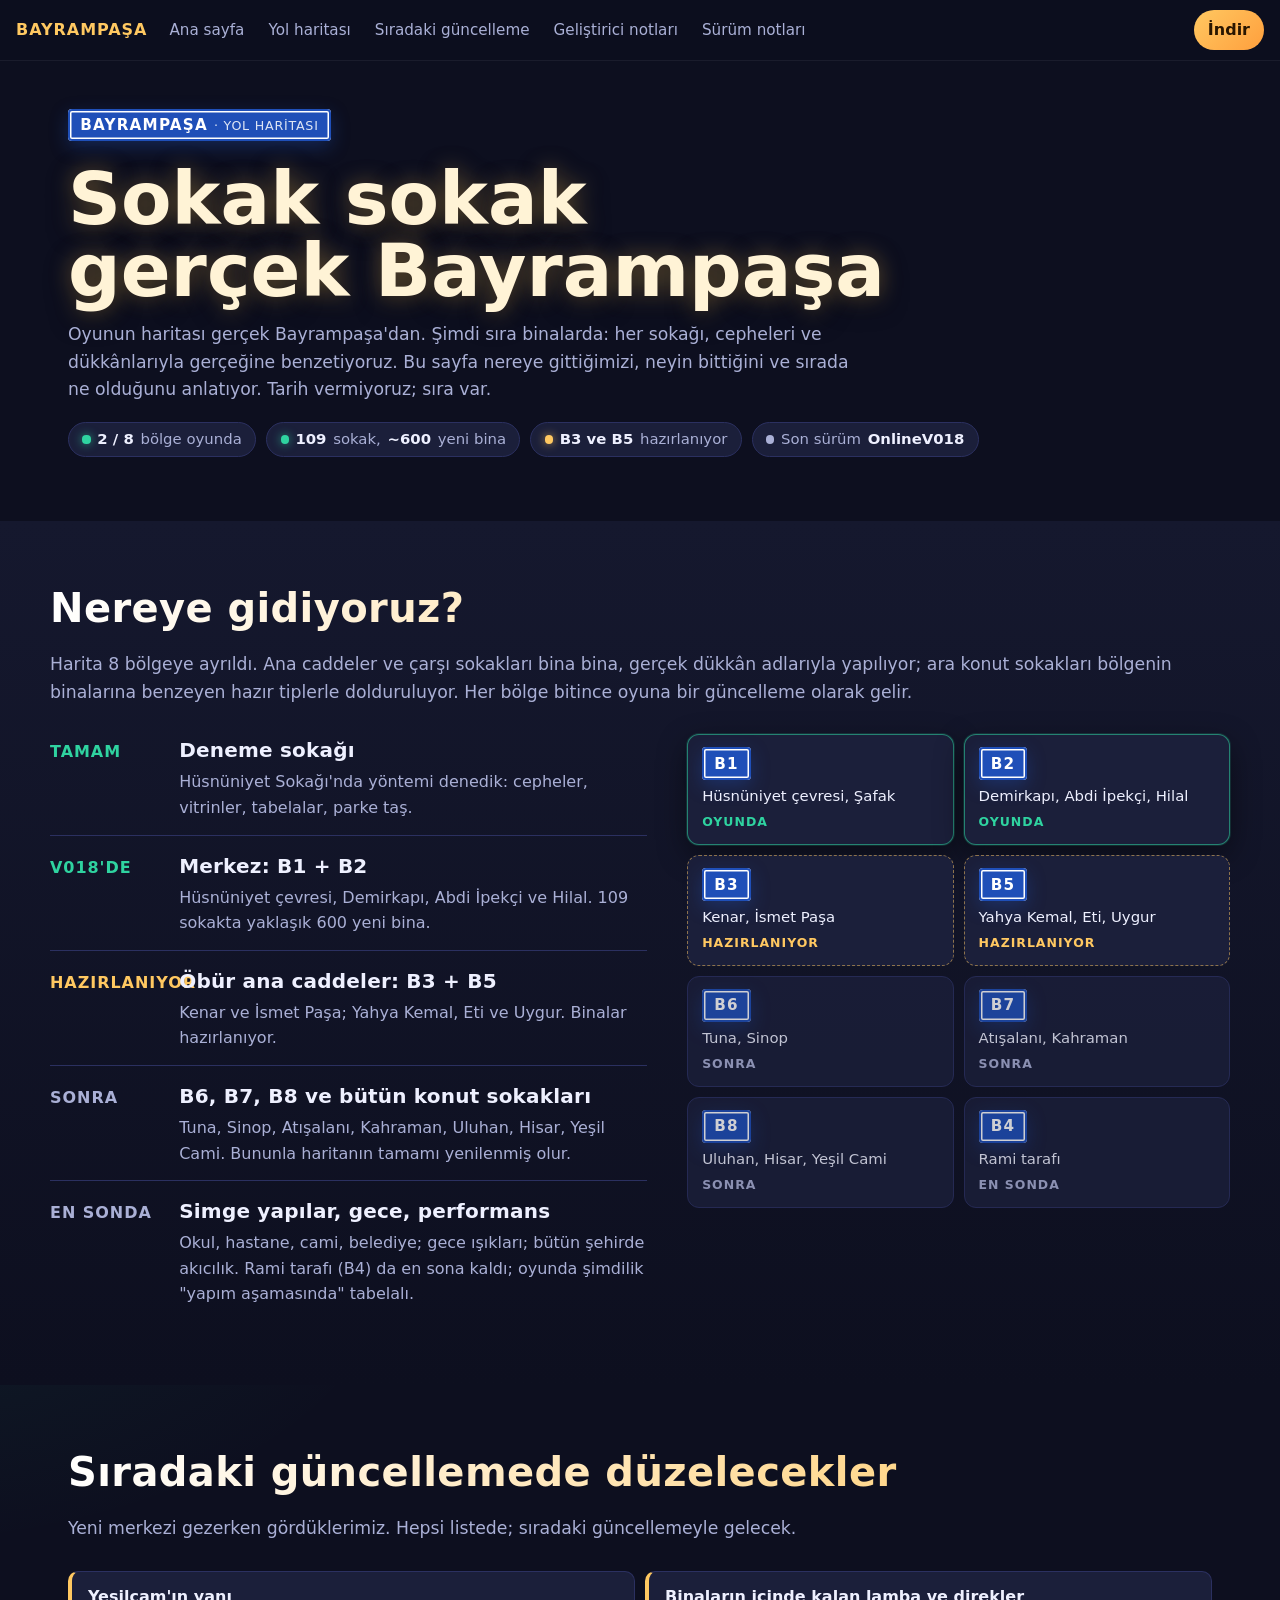
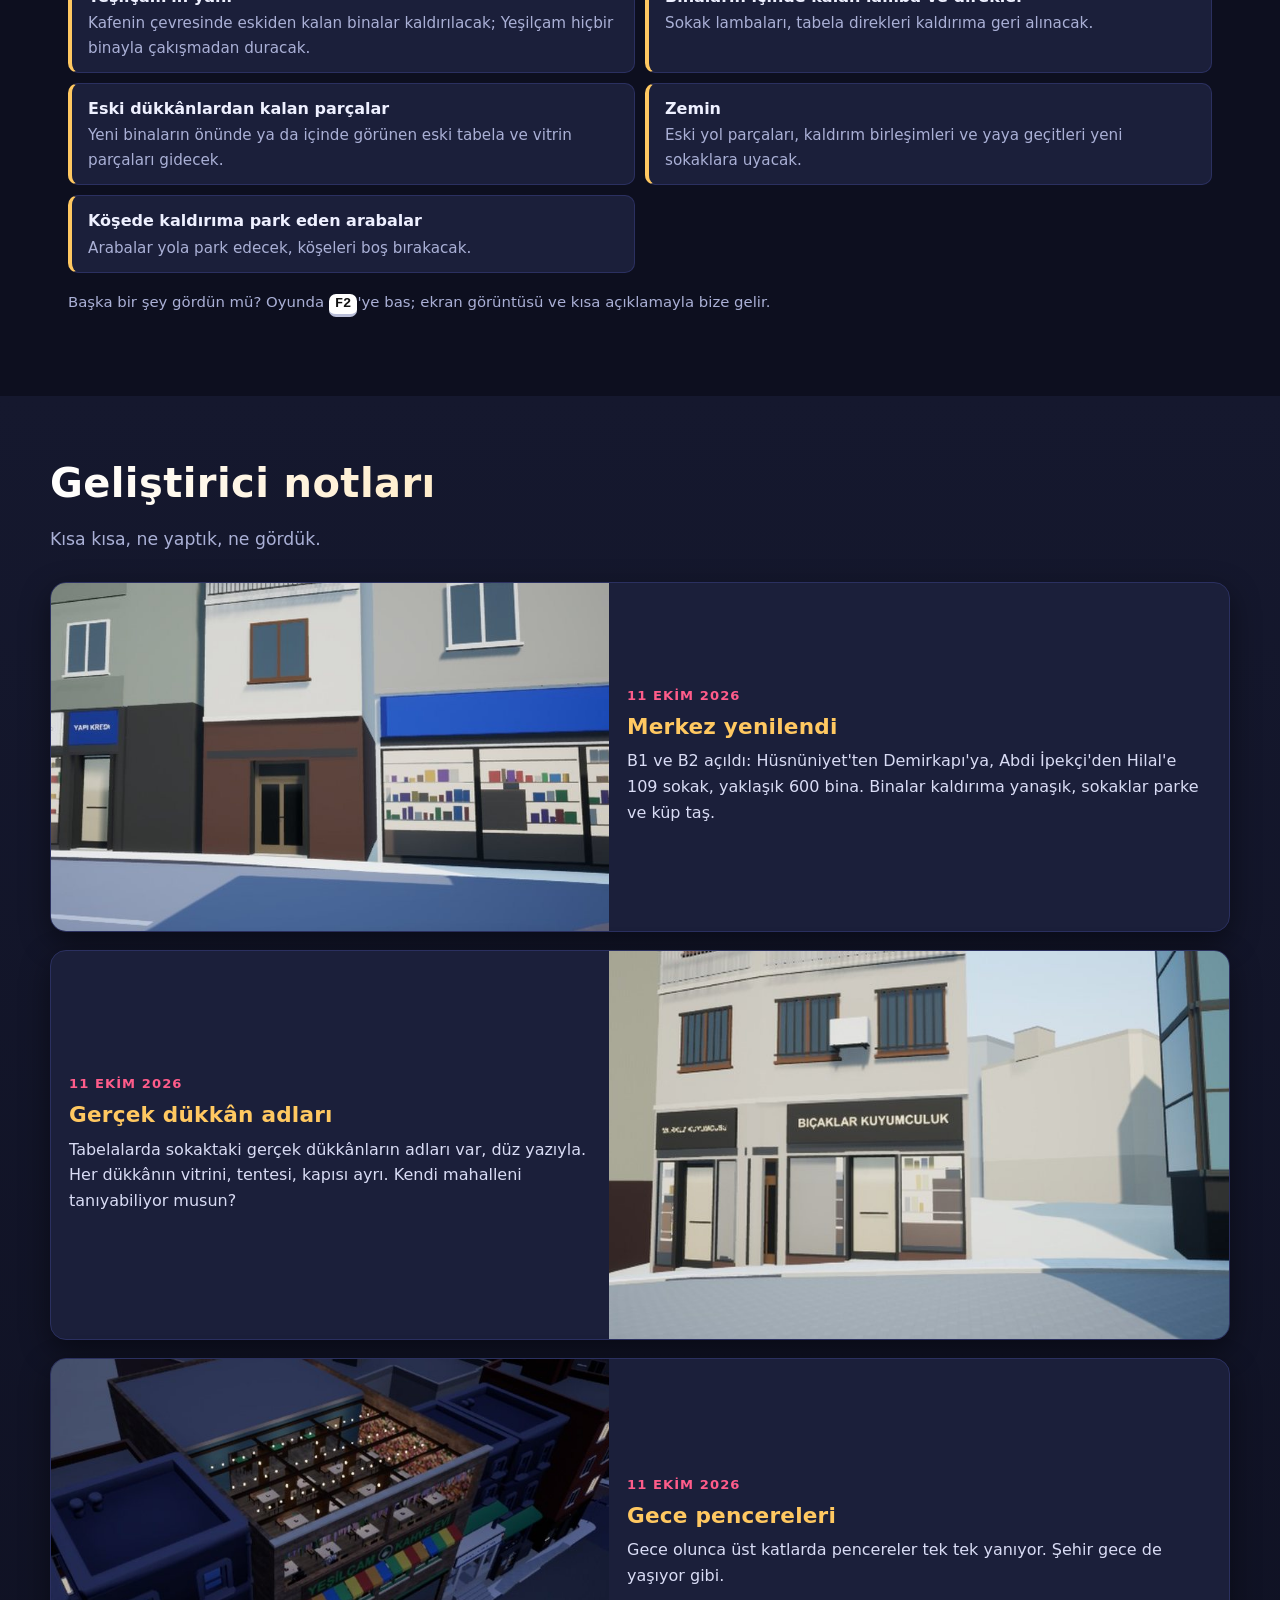
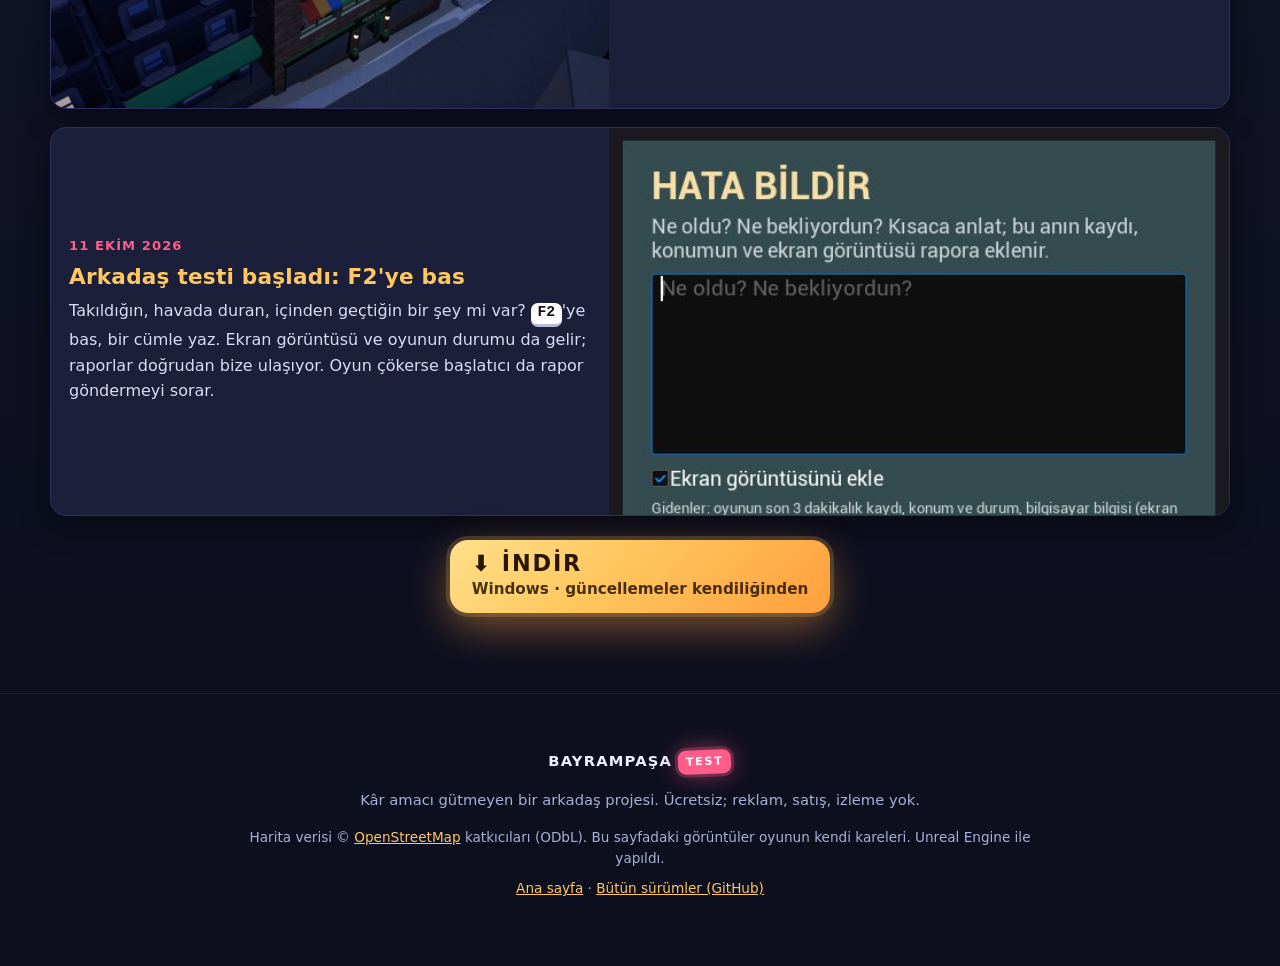
==== site/yol-haritasi.html @ 57a82057 "Site: 2026-10-11 20:05" ====
<!doctype html>
<html lang="tr">
<head>
<meta charset="utf-8">
<meta name="viewport" content="width=device-width, initial-scale=1, viewport-fit=cover">
<title>Yol haritası ve geliştirici notları — Bayrampaşa</title>
<meta name="description" content="Bayrampaşa'yı sokak sokak gerçeğe benzetme planı: 8 bölge, yapılanlar, sıradakiler ve kısa geliştirici notları.">
<meta name="theme-color" content="#0d0f1f">
<meta property="og:title" content="Bayrampaşa — yol haritası">
<meta property="og:description" content="Sokak sokak gerçek Bayrampaşa: yapılanlar, sıradakiler, geliştirici notları.">
<meta property="og:image" content="img/yol-cadde.jpg">
<meta property="og:type" content="website">
<link rel="icon" href="img/simge.svg" type="image/svg+xml">
<link rel="stylesheet" href="stil.css">
</head>
<body class="yh">

<header class="ust">
  <a class="logo" href="index.html">BAYRAMPAŞA</a>
  <nav class="menu" aria-label="Bölümler">
    <a href="index.html">Ana sayfa</a>
    <a href="#harita">Yol haritası</a>
    <a href="#siradaki">Sıradaki güncelleme</a>
    <a href="#notlar">Geliştirici notları</a>
    <a href="index.html#surumler">Sürüm notları</a>
  </nav>
  <a class="ust-indir" href="https://github.com/EddizEge/BayrampashaGame/releases/latest/download/Bayrampasa.exe">İndir</a>
</header>

<main>
<!-- ============================================================ GİRİŞ -->
<section class="bolum yh-giris" id="ust">
  <span class="tabela">Bayrampaşa <small>· yol haritası</small></span>
  <h1 class="yh-baslik">Sokak sokak<br>gerçek Bayrampaşa</h1>
  <p class="giris">Oyunun haritası gerçek Bayrampaşa'dan. Şimdi sıra binalarda: her sokağı, cepheleri ve dükkânlarıyla
    gerçeğine benzetiyoruz. Bu sayfa nereye gittiğimizi, neyin bittiğini ve sırada ne olduğunu anlatıyor.
    Tarih vermiyoruz; sıra var.</p>
  <ul class="yh-ozet" aria-label="Kısa durum">
    <li><span class="nokta tamam"></span><b>2 / 8</b> bölge oyunda</li>
    <li><span class="nokta tamam"></span><b>109</b> sokak, <b>~600</b> yeni bina</li>
    <li><span class="nokta suruyor"></span><b>B3 ve B5</b> hazırlanıyor</li>
    <li><span class="nokta"></span>Son sürüm <b>OnlineV018</b></li>
  </ul>
</section>

<!-- ============================================================ YOL HARİTASI -->
<section id="harita" class="bolum koyu">
  <h2>Nereye gidiyoruz?</h2>
  <p class="giris">Harita 8 bölgeye ayrıldı. Ana caddeler ve çarşı sokakları bina bina, gerçek dükkân adlarıyla yapılıyor;
    ara konut sokakları bölgenin binalarına benzeyen hazır tiplerle dolduruluyor. Her bölge bitince oyuna bir güncelleme olarak gelir.</p>

  <div class="yh-yol">
    <ol class="asamalar">
      <li>
        <span class="asama-durum tamam">Tamam</span>
        <div><h3>Deneme sokağı</h3><p>Hüsnüniyet Sokağı'nda yöntemi denedik: cepheler, vitrinler, tabelalar, parke taş.</p></div>
      </li>
      <li>
        <span class="asama-durum tamam">V018'de</span>
        <div><h3>Merkez: B1 + B2</h3><p>Hüsnüniyet çevresi, Demirkapı, Abdi İpekçi ve Hilal. 109 sokakta yaklaşık 600 yeni bina.</p></div>
      </li>
      <li>
        <span class="asama-durum suruyor">Hazırlanıyor</span>
        <div><h3>Öbür ana caddeler: B3 + B5</h3><p>Kenar ve İsmet Paşa; Yahya Kemal, Eti ve Uygur. Binalar hazırlanıyor.</p></div>
      </li>
      <li>
        <span class="asama-durum sonra">Sonra</span>
        <div><h3>B6, B7, B8 ve bütün konut sokakları</h3><p>Tuna, Sinop, Atışalanı, Kahraman, Uluhan, Hisar, Yeşil Cami. Bununla haritanın tamamı yenilenmiş olur.</p></div>
      </li>
      <li>
        <span class="asama-durum sonra">En sonda</span>
        <div><h3>Simge yapılar, gece, performans</h3><p>Okul, hastane, cami, belediye; gece ışıkları; bütün şehirde akıcılık.
          Rami tarafı (B4) da en sona kaldı; oyunda şimdilik "yapım aşamasında" tabelalı.</p></div>
      </li>
    </ol>

    <div class="bolgeler" aria-label="Bölgeler">
      <article class="bolge tamam"><span class="tabela">B1</span><p>Hüsnüniyet çevresi, Şafak</p><span class="etiket">Oyunda</span></article>
      <article class="bolge tamam"><span class="tabela">B2</span><p>Demirkapı, Abdi İpekçi, Hilal</p><span class="etiket">Oyunda</span></article>
      <article class="bolge suruyor"><span class="tabela">B3</span><p>Kenar, İsmet Paşa</p><span class="etiket">Hazırlanıyor</span></article>
      <article class="bolge suruyor"><span class="tabela">B5</span><p>Yahya Kemal, Eti, Uygur</p><span class="etiket">Hazırlanıyor</span></article>
      <article class="bolge"><span class="tabela">B6</span><p>Tuna, Sinop</p><span class="etiket">Sonra</span></article>
      <article class="bolge"><span class="tabela">B7</span><p>Atışalanı, Kahraman</p><span class="etiket">Sonra</span></article>
      <article class="bolge"><span class="tabela">B8</span><p>Uluhan, Hisar, Yeşil Cami</p><span class="etiket">Sonra</span></article>
      <article class="bolge"><span class="tabela">B4</span><p>Rami tarafı</p><span class="etiket">En sonda</span></article>
    </div>
  </div>
</section>

<!-- ============================================================ SIRADAKİ GÜNCELLEME -->
<section id="siradaki" class="bolum">
  <h2>Sıradaki güncellemede düzelecekler</h2>
  <p class="giris">Yeni merkezi gezerken gördüklerimiz. Hepsi listede; sıradaki güncellemeyle gelecek.</p>
  <ul class="duzeltmeler">
    <li><b>Yeşilçam'ın yanı</b><span>Kafenin çevresinde eskiden kalan binalar kaldırılacak; Yeşilçam hiçbir binayla çakışmadan duracak.</span></li>
    <li><b>Binaların içinde kalan lamba ve direkler</b><span>Sokak lambaları, tabela direkleri kaldırıma geri alınacak.</span></li>
    <li><b>Eski dükkânlardan kalan parçalar</b><span>Yeni binaların önünde ya da içinde görünen eski tabela ve vitrin parçaları gidecek.</span></li>
    <li><b>Zemin</b><span>Eski yol parçaları, kaldırım birleşimleri ve yaya geçitleri yeni sokaklara uyacak.</span></li>
    <li><b>Köşede kaldırıma park eden arabalar</b><span>Arabalar yola park edecek, köşeleri boş bırakacak.</span></li>
  </ul>
  <p class="ince">Başka bir şey gördün mü? Oyunda <kbd>F2</kbd>'ye bas; ekran görüntüsü ve kısa açıklamayla bize gelir.</p>
</section>

<!-- ============================================================ GELİŞTİRİCİ NOTLARI -->
<section id="notlar" class="bolum koyu">
  <h2>Geliştirici notları</h2>
  <p class="giris">Kısa kısa, ne yaptık, ne gördük.</p>
  <div class="gunluk">
    <article class="not">
      <img src="img/yol-cadde.jpg" alt="Abdi İpekçi Caddesi'nde yan yana dükkânlar ve apartmanlar" loading="lazy">
      <div class="not-ic">
        <time datetime="2026-10-11">11 Ekim 2026</time>
        <h3>Merkez yenilendi</h3>
        <p>B1 ve B2 açıldı: Hüsnüniyet'ten Demirkapı'ya, Abdi İpekçi'den Hilal'e 109 sokak, yaklaşık 600 bina. Binalar kaldırıma
          yanaşık, sokaklar parke ve küp taş.</p>
      </div>
    </article>
    <article class="not">
      <img src="img/yol-dukkan.jpg" alt="Demirkapı Caddesi'nde kuyumcu tabelalı bir apartman" loading="lazy">
      <div class="not-ic">
        <time datetime="2026-10-11">11 Ekim 2026</time>
        <h3>Gerçek dükkân adları</h3>
        <p>Tabelalarda sokaktaki gerçek dükkânların adları var, düz yazıyla. Her dükkânın vitrini, tentesi,
          kapısı ayrı. Kendi mahalleni tanıyabiliyor musun?</p>
      </div>
    </article>
    <article class="not">
      <img src="img/yol-gece.jpg" alt="Gece Yeşilçam kafenin terası, çevredeki binaların pencerelerinde ışık" loading="lazy">
      <div class="not-ic">
        <time datetime="2026-10-11">11 Ekim 2026</time>
        <h3>Gece pencereleri</h3>
        <p>Gece olunca üst katlarda pencereler tek tek yanıyor. Şehir gece de yaşıyor gibi.</p>
      </div>
    </article>
    <article class="not">
      <img src="img/f2.jpg" alt="Oyundaki F2 hata bildirme penceresi" loading="lazy">
      <div class="not-ic">
        <time datetime="2026-10-11">11 Ekim 2026</time>
        <h3>Arkadaş testi başladı: F2'ye bas</h3>
        <p>Takıldığın, havada duran, içinden geçtiğin bir şey mi var? <kbd>F2</kbd>'ye bas, bir cümle yaz. Ekran görüntüsü ve
          oyunun durumu da gelir; raporlar doğrudan bize ulaşıyor. Oyun çökerse başlatıcı da rapor göndermeyi sorar.</p>
      </div>
    </article>
  </div>
  <p class="ortali"><a class="indir-dugme kucuk" href="https://github.com/EddizEge/BayrampashaGame/releases/latest/download/Bayrampasa.exe">
    <span class="indir-ust">İNDİR</span><span class="indir-alt">Windows · güncellemeler kendiliğinden</span></a></p>
</section>
</main>

<footer class="alt">
  <p class="alt-baslik">BAYRAMPAŞA <span class="rozet-test kucuk">TEST</span></p>
  <p>Kâr amacı gütmeyen bir arkadaş projesi. Ücretsiz; reklam, satış, izleme yok.</p>
  <p class="atif">Harita verisi © <a href="https://www.openstreetmap.org/copyright">OpenStreetMap</a> katkıcıları (ODbL).
    Bu sayfadaki görüntüler oyunun kendi kareleri. Unreal Engine ile yapıldı.</p>
  <p class="atif"><a href="index.html">Ana sayfa</a> · <a href="https://github.com/EddizEge/BayrampashaGame/releases">Bütün sürümler (GitHub)</a></p>
</footer>
</body>
</html>
---- site/stil.css ----
/* Bayrampaşa sitesi: gece mahalle havası (lacivert gece, Yeşilçam'ın sıcak ışığı, saha yeşili, neon pembe).
   Dış yazı tipi yok: sistem yazı tipleri. Telefona öncelikli; geniş ekranda sütunlar açılır. */
:root {
  --gece: #0d0f1f;
  --gece2: #15182e;
  --kart: #1b1f3a;
  --cizgi: #2b3060;
  --yazi: #eef0ff;
  --soluk: #aab0d6;
  --amber: #ffc861;
  --amber2: #ff9f3d;
  --saha: #2fd3a0;
  --pembe: #ff5c8a;
  --golge: 0 10px 30px rgba(0, 0, 0, .45);
  --yaricap: 16px;
  --yazitipi: "Segoe UI", system-ui, -apple-system, Roboto, "Helvetica Neue", Arial, sans-serif;
}
* { box-sizing: border-box; }
html { scroll-behavior: smooth; scroll-padding-top: 64px; -webkit-text-size-adjust: 100%; }
body {
  margin: 0; background: var(--gece); color: var(--yazi); font: 16px/1.6 var(--yazitipi);
  background-image: radial-gradient(1200px 600px at 80% -10%, rgba(255, 92, 138, .10), transparent 60%),
                    radial-gradient(900px 500px at -10% 30%, rgba(47, 211, 160, .07), transparent 60%);
}
img { max-width: 100%; display: block; }
html, body { overflow-x: hidden; }
main, section, figure { min-width: 0; }
a { color: var(--amber); }
code, kbd { font-family: Consolas, "Cascadia Mono", ui-monospace, monospace; font-size: .92em; }
code { background: rgba(255, 255, 255, .08); padding: .1em .35em; border-radius: 6px; overflow-wrap: anywhere; }
kbd {
  display: inline-block; min-width: 1.8em; text-align: center; padding: .05em .45em; border-radius: 7px;
  background: #fff; color: #111; border-bottom: 3px solid #b9bed8; font-weight: 700; line-height: 1.35;
}

/* ---------------------------------------------------------------- üst çubuk */
.ust {
  position: sticky; top: 0; z-index: 20; display: flex; align-items: center; gap: 12px;
  padding: 10px 16px; background: rgba(13, 15, 31, .82); backdrop-filter: blur(10px); -webkit-backdrop-filter: blur(10px);
  border-bottom: 1px solid rgba(255, 255, 255, .06);
}
.logo { flex-shrink: 0; font-weight: 900; letter-spacing: .06em; color: var(--amber); text-decoration: none; white-space: nowrap; }
.menu { display: flex; gap: 4px; overflow-x: auto; min-width: 0; scrollbar-width: none; flex: 1; mask-image: linear-gradient(90deg, #000 85%, transparent); }
.menu::-webkit-scrollbar { display: none; }
.menu a { color: var(--soluk); text-decoration: none; padding: 6px 10px; border-radius: 999px; white-space: nowrap; font-size: .95rem; }
.menu a:hover { color: var(--yazi); background: rgba(255, 255, 255, .07); }
.ust-indir {
  flex-shrink: 0;
  background: linear-gradient(135deg, var(--amber), var(--amber2)); color: #2a1600; font-weight: 800; text-decoration: none;
  padding: 7px 14px; border-radius: 999px; white-space: nowrap;
}

/* ---------------------------------------------------------------- kahraman */
.kahraman { position: relative; min-height: min(92vh, 860px); display: grid; align-items: end; overflow: hidden; }
.kahraman-gorsel { position: absolute; inset: 0; width: 100%; height: 100%; object-fit: cover; object-position: 60% 40%; }
.kahraman::after {
  content: ""; position: absolute; inset: 0;
  background: linear-gradient(180deg, rgba(13, 15, 31, .25) 0%, rgba(13, 15, 31, .35) 40%, rgba(13, 15, 31, .92) 82%, var(--gece) 100%),
              linear-gradient(90deg, rgba(13, 15, 31, .65), transparent 70%);
}
.kahraman-ic { position: relative; z-index: 1; padding: 24px 18px 40px; max-width: 760px; }
.kahraman h1 {
  margin: .2em 0 .1em; font-size: clamp(2.6rem, 11vw, 6rem); line-height: .95; font-weight: 900; letter-spacing: .02em;
  text-shadow: 0 0 22px rgba(255, 200, 97, .55), 0 4px 0 #7a3d00, 0 10px 30px rgba(0, 0, 0, .6); color: #fff3d6;
}
.slogan { font-size: clamp(1.05rem, 3.6vw, 1.35rem); color: #e6e8ff; max-width: 34em; margin: .4em 0 1.1em; }
.kahraman-not { color: var(--soluk); font-size: .95rem; margin: .5em 0 0; max-width: 36em; }
.test-not { color: #ffd2de; }

.rozet-test {
  display: inline-block; font-weight: 900; letter-spacing: .14em; font-size: .85rem; color: #fff;
  padding: 6px 12px; border-radius: 8px; background: var(--pembe); transform: rotate(-2deg);
  box-shadow: 0 0 0 3px rgba(255, 92, 138, .25), 0 0 24px rgba(255, 92, 138, .55);
  animation: nabiz 2.4s ease-in-out infinite;
}
.rozet-test.kucuk { font-size: .7rem; padding: 3px 8px; animation: none; vertical-align: middle; }
@keyframes nabiz { 50% { box-shadow: 0 0 0 6px rgba(255, 92, 138, .12), 0 0 34px rgba(255, 92, 138, .75); } }

.indir-dugme {
  display: inline-flex; flex-direction: column; align-items: flex-start; gap: 2px; text-decoration: none; color: #2a1600;
  background: linear-gradient(135deg, #ffe08a, var(--amber) 40%, var(--amber2)); padding: 16px 30px 14px; border-radius: 18px;
  box-shadow: 0 0 0 4px rgba(255, 200, 97, .18), 0 14px 40px rgba(255, 159, 61, .45); transition: transform .15s, box-shadow .15s;
}
.indir-dugme:hover { transform: translateY(-2px); box-shadow: 0 0 0 6px rgba(255, 200, 97, .25), 0 18px 50px rgba(255, 159, 61, .6); }
.indir-ust { font-size: clamp(1.6rem, 7vw, 2.2rem); font-weight: 900; letter-spacing: .08em; line-height: 1; }
.indir-ust::before { content: "⬇ "; }
.indir-alt { font-weight: 600; font-size: .95rem; opacity: .85; }
.indir-dugme.kucuk { padding: 12px 22px; }
.indir-dugme.kucuk .indir-ust { font-size: 1.4rem; }

/* ---------------------------------------------------------------- bölümler */
.bolum { padding: 64px 18px; max-width: 1180px; margin: 0 auto; }
.bolum.koyu { max-width: none; background: linear-gradient(180deg, var(--gece2), var(--gece)); }
.bolum.koyu > * { max-width: 1180px; margin-left: auto; margin-right: auto; }
h2 {
  font-size: clamp(1.7rem, 6vw, 2.5rem); margin: 0 0 .5em; line-height: 1.15; font-weight: 900;
  background: linear-gradient(90deg, #fff, var(--amber)); -webkit-background-clip: text; background-clip: text; color: transparent;
}
h3 { margin: .2em 0 .35em; font-size: 1.2rem; }
.giris { color: var(--soluk); font-size: 1.08rem; max-width: 46em; margin: 0 0 28px; }
.ince { color: var(--soluk); font-size: .93rem; }
.ortali { text-align: center; margin-top: 24px; }
.turuncu { color: #ff9a3c; font-weight: 700; }

/* özellik kartları */
.kartlar { display: grid; gap: 18px; grid-template-columns: 1fr; }
.kart { background: var(--kart); border: 1px solid var(--cizgi); border-radius: var(--yaricap); overflow: hidden; box-shadow: var(--golge); }
.kart img { aspect-ratio: 16 / 9; width: 100%; object-fit: cover; }
.kart img.kart-menu { object-position: 0 70%; background: #2c4650; }
.kart h3, .kart p { padding: 0 16px; }
.kart h3 { margin-top: 14px; color: var(--amber); }
.kart p { color: var(--soluk); margin: 0 0 16px; }

/* galeri */
.galeri { display: grid; gap: 10px; grid-template-columns: repeat(2, 1fr); }
.galeri a { border-radius: 12px; overflow: hidden; display: block; outline-offset: 3px; }
.galeri img { aspect-ratio: 16 / 10; width: 100%; object-fit: cover; transition: transform .35s; }
.galeri a:hover img { transform: scale(1.05); }
.galeri a:first-child { grid-column: 1 / -1; }

/* kurulum adımları */
.adimlar { list-style: none; padding: 0; margin: 0; counter-reset: adim; display: grid; gap: 18px; }
.adim {
  counter-increment: adim; position: relative; background: var(--kart); border: 1px solid var(--cizgi); border-radius: var(--yaricap);
  padding: 18px 18px 18px 64px; display: grid; gap: 14px; align-items: center;
}
.adim::before {
  content: counter(adim); position: absolute; left: 16px; top: 18px; width: 34px; height: 34px; border-radius: 50%;
  display: grid; place-items: center; font-weight: 900; color: #2a1600; background: linear-gradient(135deg, var(--amber), var(--amber2));
}
.adim p { margin: .3em 0; color: #d9dcf5; }
.adim-gorsel { margin: 0; }
.adim-gorsel.pencere img { width: 100%; max-width: 640px; height: auto; border-radius: 10px; box-shadow: var(--golge); border: 1px solid #3a3f6e; background: var(--gece); }
.yol { display: flex; flex-wrap: wrap; align-items: center; gap: 6px; }
.yol span { background: #1f6fd1; color: #fff; padding: 4px 10px; border-radius: 6px; font-size: .95rem; }
.yol span:first-child { background: #0c3a7a; }
.yol i { font-style: normal; color: var(--amber); font-weight: 900; }

/* arkadaşlarla */
.iki-sutun { display: grid; gap: 22px; }
.sutun { background: var(--kart); border: 1px solid var(--cizgi); border-radius: var(--yaricap); padding: 18px; margin: 0; }
.sutun figure { margin: 14px 0 0; }
.sutun img { border-radius: 10px; width: 100%; }
.sutun > figure > img, figure.sutun > img { max-width: 440px; margin: 0 auto; }
.kucuk-adim { padding-left: 1.2em; margin: .2em 0; color: #d9dcf5; }
.kucuk-adim li { margin: .3em 0; }
.ikili-gorsel { display: grid; grid-template-columns: 1fr 1fr; gap: 10px; }
.ikili-gorsel figure { margin: 14px 0 0; }

/* güncelleme */
.uclu { display: grid; gap: 16px; }
.bilgi { background: var(--kart); border: 1px solid var(--cizgi); border-radius: var(--yaricap); padding: 18px; position: relative; }
.bilgi p { color: var(--soluk); margin: 0; }
.bilgi-sayi { font-size: 2.6rem; font-weight: 900; line-height: 1; color: var(--saha); text-shadow: 0 0 18px rgba(47, 211, 160, .5); }

/* sürüm notları */
.surum-listesi { display: grid; gap: 12px; }
.surum { background: var(--kart); border: 1px solid var(--cizgi); border-left: 4px solid var(--saha); border-radius: 12px; padding: 14px 16px; }
.surum:first-child { border-left-color: var(--amber); }
.surum-bas { display: flex; flex-wrap: wrap; gap: 8px 14px; align-items: baseline; }
.surum-ad { font-weight: 900; font-size: 1.15rem; }
.surum-tarih { color: var(--soluk); font-size: .9rem; }
.surum-son { font-size: .72rem; font-weight: 800; color: #2a1600; background: var(--amber); padding: 2px 8px; border-radius: 999px; }
.surum p { margin: .4em 0 0; color: #d9dcf5; white-space: pre-line; }
.surum-baslik { margin: .35em 0 .2em; font-size: 1rem; }
.surum-maddeler { margin: 0; padding-left: 1.2em; color: #d9dcf5; }
.surum-maddeler li { margin: .15em 0; }
.surum-maddeler li::marker { color: var(--amber); }

/* tablo */
.tablo-kap { overflow-x: auto; }
.tablo { width: 100%; border-collapse: collapse; background: var(--kart); border-radius: var(--yaricap); overflow: hidden; }
.tablo th, .tablo td { padding: 12px 14px; text-align: left; vertical-align: top; border-bottom: 1px solid var(--cizgi); }
.tablo th { color: var(--amber); white-space: nowrap; width: 1%; }
.tablo td { color: #d9dcf5; }
.tablo tr:last-child th, .tablo tr:last-child td { border-bottom: 0; }

/* sss */
.sss { display: grid; gap: 10px; }
.sss details { background: var(--kart); border: 1px solid var(--cizgi); border-radius: 12px; padding: 0 16px; }
.sss summary { cursor: pointer; padding: 14px 0; font-weight: 700; list-style: none; position: relative; padding-right: 28px; }
.sss summary::-webkit-details-marker { display: none; }
.sss summary::after { content: "+"; position: absolute; right: 0; top: 10px; font-size: 1.4rem; color: var(--amber); }
.sss details[open] summary::after { content: "–"; }
.sss details p { margin: 0 0 14px; color: var(--soluk); }

/* alt bilgi */
.alt { padding: 40px 18px 60px; text-align: center; color: var(--soluk); border-top: 1px solid rgba(255, 255, 255, .06); font-size: .92rem; }
.alt-baslik { font-weight: 900; letter-spacing: .08em; color: var(--yazi); }
.atif { max-width: 60em; margin: .6em auto; font-size: .85rem; }

/* büyütme */
.buyut { border: 0; padding: 0; background: transparent; max-width: 96vw; max-height: 92vh; }
.buyut::backdrop { background: rgba(5, 6, 15, .9); }
.buyut img { max-width: 96vw; max-height: 88vh; border-radius: 10px; }
.buyut button {
  position: fixed; border: 0; background: rgba(255, 255, 255, .12); color: #fff; font-size: 2rem; width: 48px; height: 48px;
  border-radius: 50%; cursor: pointer; line-height: 1;
}
.buyut-kapat { top: 14px; right: 14px; }
.buyut-ok.sol { left: 10px; top: 50%; }
.buyut-ok.sag { right: 10px; top: 50%; }

/* ---------------------------------------------------------------- geniş ekran */
@media (max-width: 420px) {
  .logo { font-size: .9rem; }
  .menu a { padding: 6px 8px; font-size: .9rem; }
  .indir-dugme { width: 100%; }
}
@media (min-width: 720px) {
  .kartlar { grid-template-columns: repeat(2, 1fr); }
  .galeri { grid-template-columns: repeat(3, 1fr); }
  .galeri a:first-child { grid-column: span 2; grid-row: span 2; }
  .galeri a:first-child img { height: 100%; aspect-ratio: auto; }
  .adim { grid-template-columns: 1.1fr 1fr; padding-left: 72px; }
  .adim-yazi:only-child { grid-column: 1 / -1; }
  .iki-sutun { grid-template-columns: 1fr 1fr; }
  .uclu { grid-template-columns: repeat(3, 1fr); }
  .kahraman-ic { padding: 40px 48px 64px; }
}
@media (min-width: 1040px) {
  .kartlar { grid-template-columns: repeat(3, 1fr); }
}
@media (prefers-reduced-motion: reduce) {
  html { scroll-behavior: auto; }
  .rozet-test { animation: none; }
  .galeri img, .indir-dugme { transition: none; }
}

/* ---------------------------------------------------------------- yol haritası sayfası (yol-haritasi.html)
   Mavi sokak tabelası, dar başlık yazısı, durum renkleri: yeşil = oyunda, amber = hazırlanıyor, soluk = sonra. */
.yh { --tabela: #1f4fb8; --dar: "Bahnschrift SemiCondensed", "Bahnschrift", "Arial Narrow", "Roboto Condensed", var(--yazitipi); }
.tabela {
  display: inline-flex; align-items: baseline; gap: .4em; align-self: flex-start; background: var(--tabela); color: #fff;
  font-family: var(--dar); font-weight: 700; text-transform: uppercase; letter-spacing: .08em; font-size: .95rem;
  padding: .28em .8em; border-radius: 4px; box-shadow: inset 0 0 0 2px var(--tabela), inset 0 0 0 3.5px #fff, 0 6px 18px rgba(31, 79, 184, .35);
}
.tabela small { font-weight: 500; opacity: .85; letter-spacing: .06em; }
.yh-giris { padding-top: 48px; display: flex; flex-direction: column; gap: 14px; }
.yh-baslik {
  margin: .1em 0 0; font-family: var(--dar); font-weight: 700; font-size: clamp(2.4rem, 10vw, 4.6rem); line-height: .98;
  color: #fff3d6; text-shadow: 0 0 22px rgba(255, 200, 97, .35), 0 6px 26px rgba(0, 0, 0, .5); text-wrap: balance;
}
.yh-giris .giris { margin-bottom: 4px; }
.yh h2, .yh h3 { font-family: var(--dar); letter-spacing: .01em; }
.yh-ozet { list-style: none; margin: 0; padding: 0; display: flex; flex-wrap: wrap; gap: 8px 10px; }
.yh-ozet li {
  display: inline-flex; align-items: baseline; gap: .45em; background: var(--kart); border: 1px solid var(--cizgi);
  border-radius: 999px; padding: .32em .9em; font-size: .93rem; color: var(--soluk);
}
.yh-ozet b { color: var(--yazi); font-variant-numeric: tabular-nums; }
.nokta { width: .55em; height: .55em; border-radius: 50%; background: var(--soluk); display: inline-block; flex-shrink: 0; }
.nokta.tamam { background: var(--saha); box-shadow: 0 0 10px rgba(47, 211, 160, .7); }
.nokta.suruyor { background: var(--amber); box-shadow: 0 0 10px rgba(255, 200, 97, .7); }

.yh-yol { display: grid; gap: 28px; }
.asamalar { list-style: none; margin: 0; padding: 0; display: flex; flex-direction: column; }
.asamalar li {
  display: grid; grid-template-columns: 7.2rem minmax(0, 1fr); gap: 14px; align-items: baseline;
  padding: 14px 0; border-bottom: 1px solid var(--cizgi);
}
.asamalar li:first-child { padding-top: 0; }
.asamalar li:last-child { border-bottom: 0; }
.asamalar h3 { margin: 0 0 .15em; font-size: 1.25rem; }
.asamalar p { margin: 0; color: var(--soluk); }
.asama-durum { font-family: var(--dar); font-weight: 700; text-transform: uppercase; letter-spacing: .06em; font-size: 1rem; color: var(--soluk); }
.asama-durum.tamam { color: var(--saha); }
.asama-durum.suruyor { color: var(--amber); }

.bolgeler { display: grid; grid-template-columns: repeat(2, minmax(0, 1fr)); gap: 10px; align-content: start; }
.bolge {
  background: var(--kart); border: 1px solid var(--cizgi); border-radius: 12px; padding: 12px 14px;
  display: flex; flex-direction: column; gap: 6px; min-width: 0; opacity: .8;
}
.bolge p { margin: 0; font-size: .93rem; color: var(--yazi); line-height: 1.35; }
.bolge .etiket { font-size: .78rem; font-weight: 700; letter-spacing: .08em; text-transform: uppercase; color: var(--soluk); }
.bolge.tamam { opacity: 1; border-color: rgba(47, 211, 160, .55); box-shadow: 0 0 0 1px rgba(47, 211, 160, .15), var(--golge); }
.bolge.tamam .etiket { color: var(--saha); }
.bolge.suruyor { opacity: 1; border-color: rgba(255, 200, 97, .5); border-style: dashed; }
.bolge.suruyor .etiket { color: var(--amber); }

.duzeltmeler { list-style: none; margin: 0 0 18px; padding: 0; display: grid; gap: 10px; }
.duzeltmeler li {
  background: var(--kart); border: 1px solid var(--cizgi); border-left: 4px solid var(--amber); border-radius: 10px;
  padding: 12px 16px; display: flex; flex-direction: column; gap: 2px;
}
.duzeltmeler b { color: var(--yazi); }
.duzeltmeler span { color: var(--soluk); font-size: .95rem; }

.gunluk { display: grid; gap: 18px; }
.not { background: var(--kart); border: 1px solid var(--cizgi); border-radius: var(--yaricap); overflow: hidden; box-shadow: var(--golge); display: grid; }
.not img { width: 100%; aspect-ratio: 16 / 9; object-fit: cover; background: var(--gece2); }
.not-ic { padding: 14px 18px 18px; display: flex; flex-direction: column; gap: 4px; }
.not time { font-size: .82rem; font-weight: 700; letter-spacing: .08em; text-transform: uppercase; color: var(--pembe); }
.not h3 { margin: 0; color: var(--amber); font-size: 1.35rem; }
.not p { margin: 0; color: #d9dcf5; }

@media (min-width: 720px) {
  .duzeltmeler { grid-template-columns: repeat(2, 1fr); }
  .not { grid-template-columns: minmax(0, .9fr) minmax(0, 1fr); align-items: center; }
  .not img { aspect-ratio: 16 / 10; }
  .not img[src$="f2.jpg"] { object-position: 50% 0; }
  .bolgeler { grid-template-columns: repeat(4, minmax(0, 1fr)); }
}
@media (min-width: 1040px) {
  .yh-yol { grid-template-columns: minmax(0, 1.1fr) minmax(0, 1fr); gap: 40px; }
  .bolgeler { grid-template-columns: repeat(2, minmax(0, 1fr)); }
  .not:nth-child(even) img { order: 2; }
}
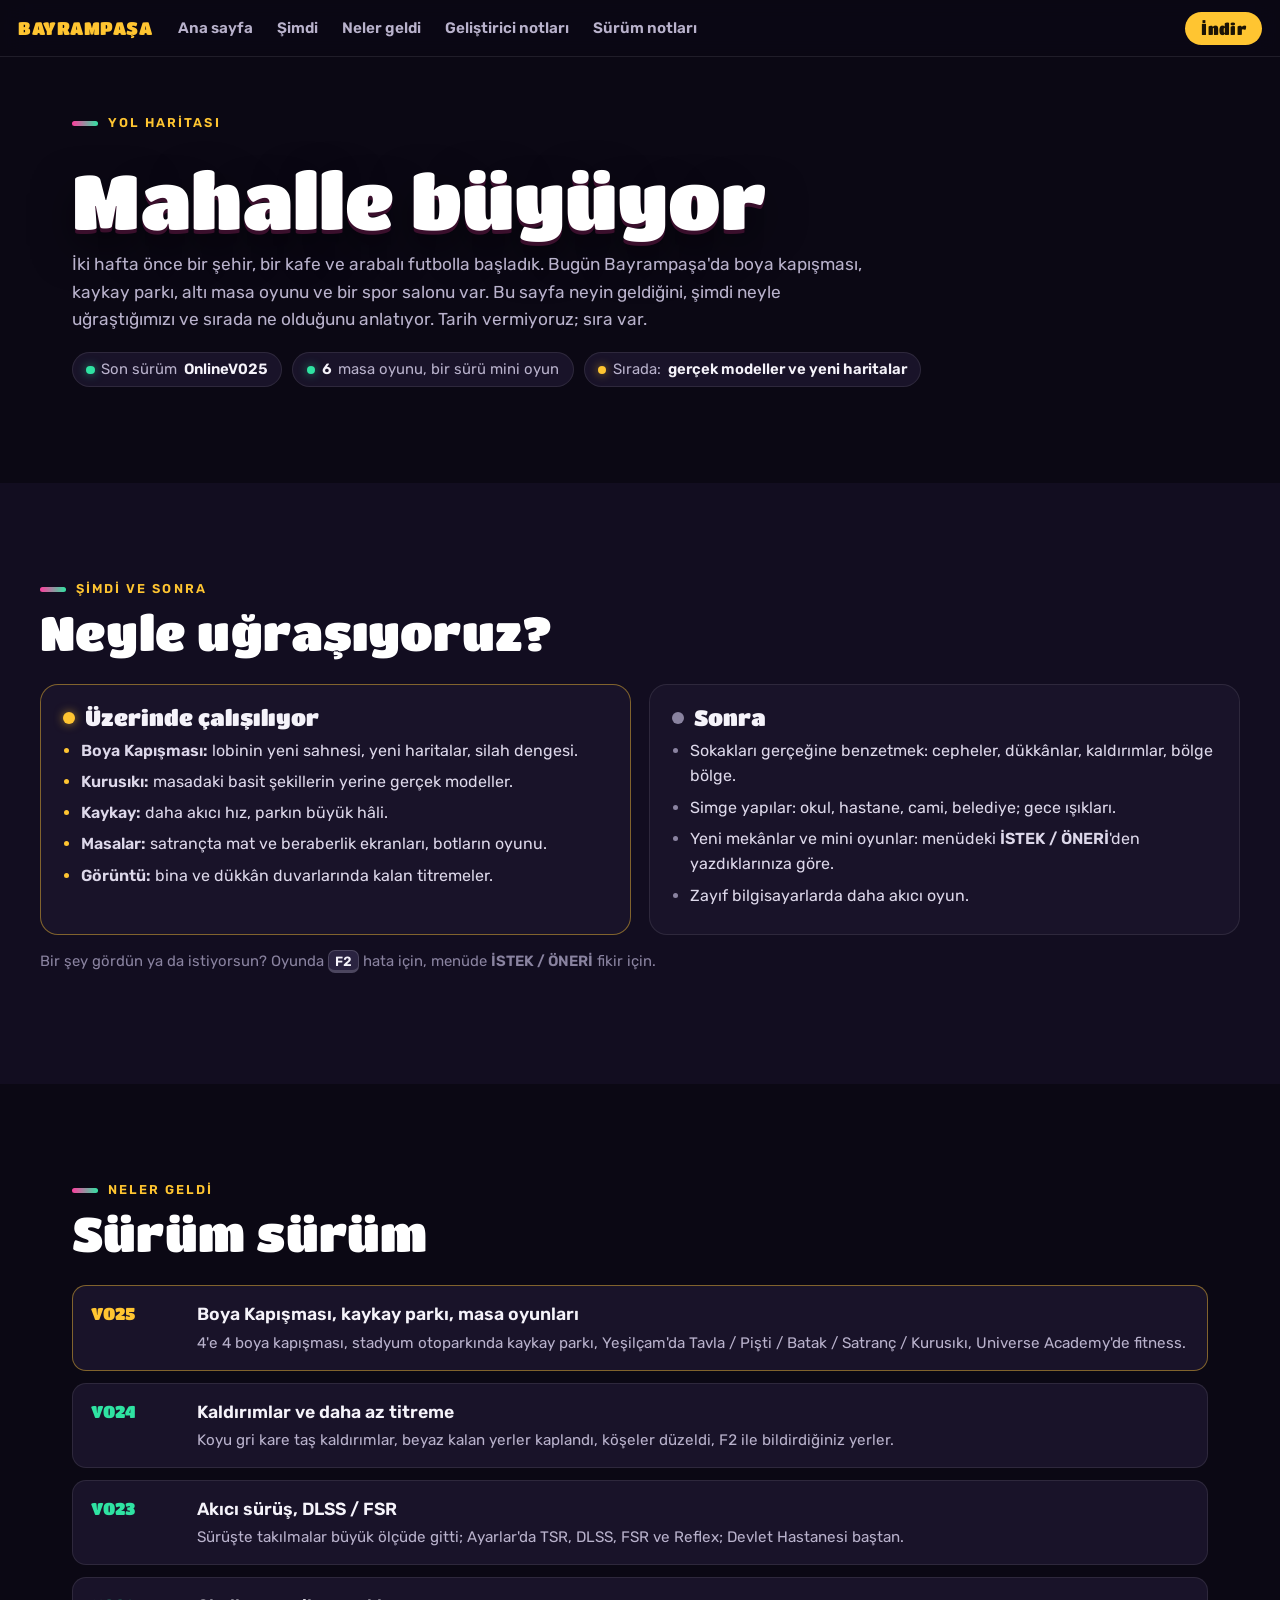
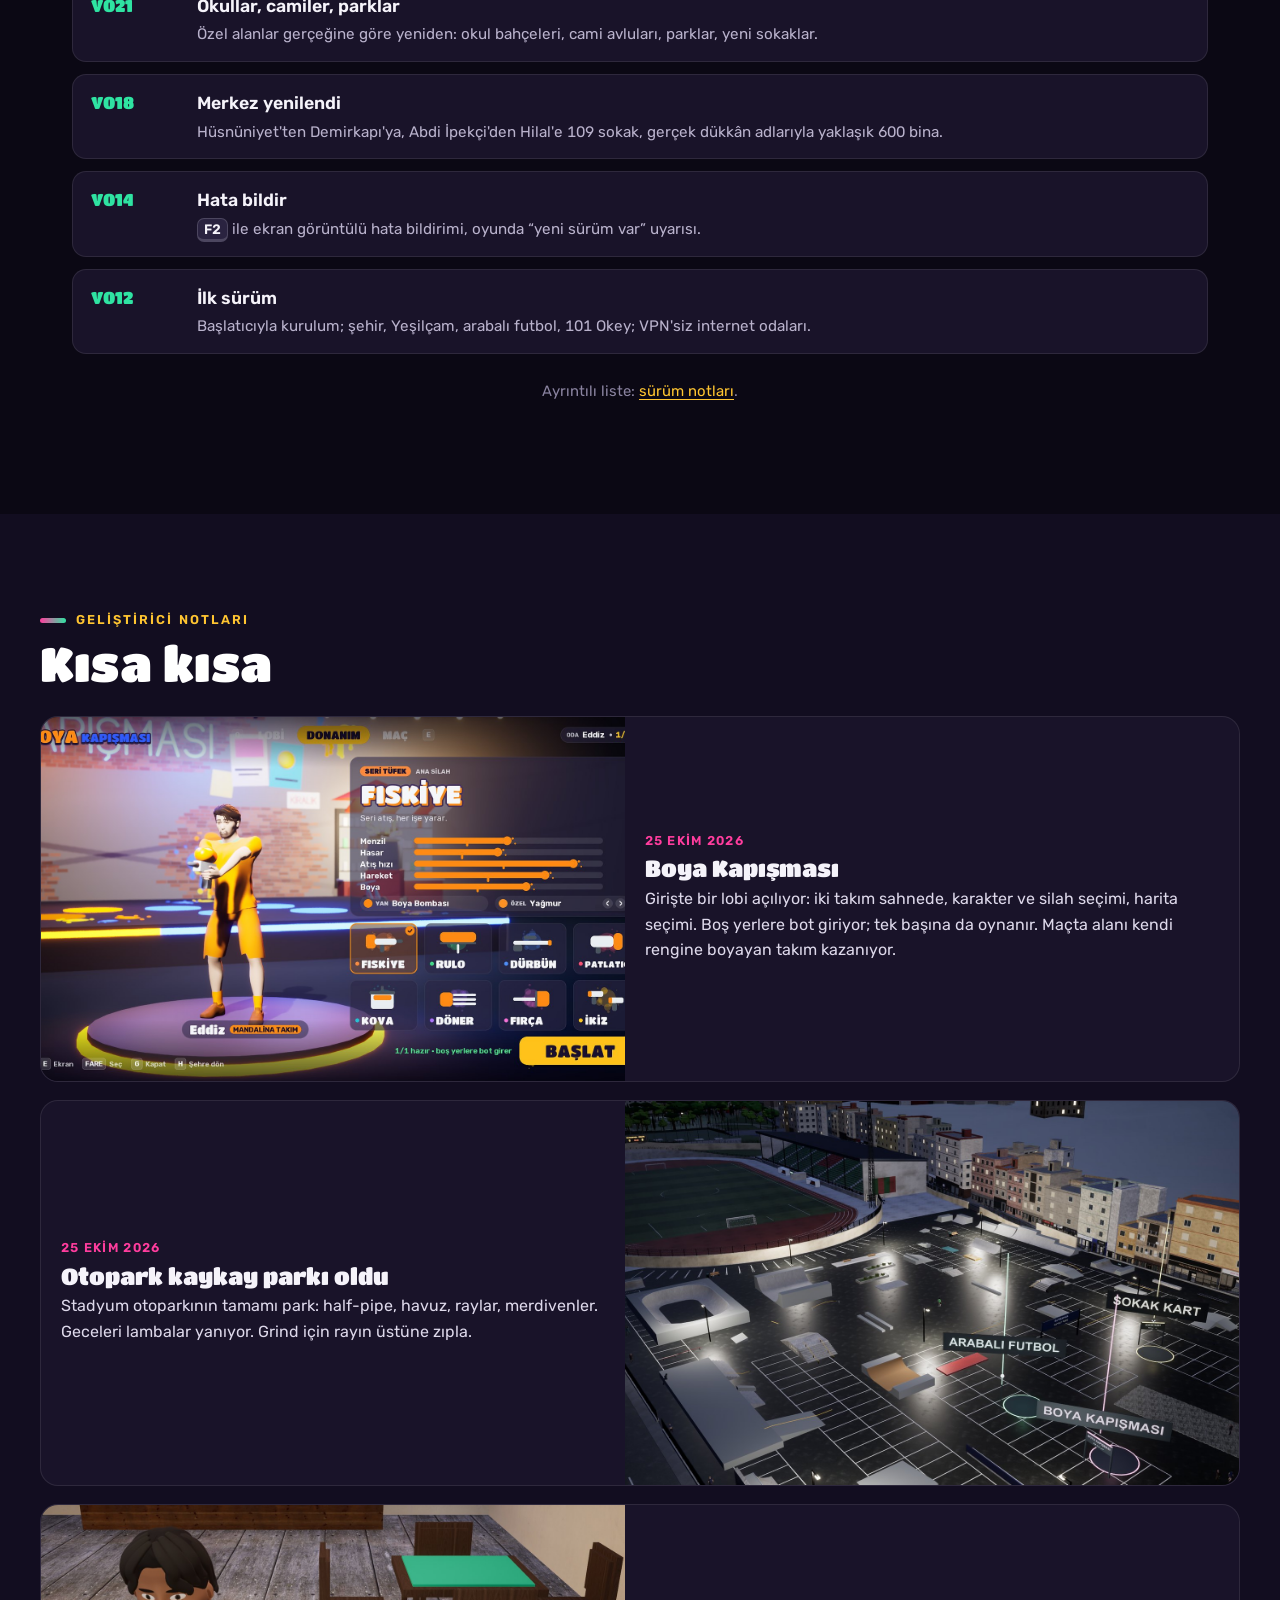
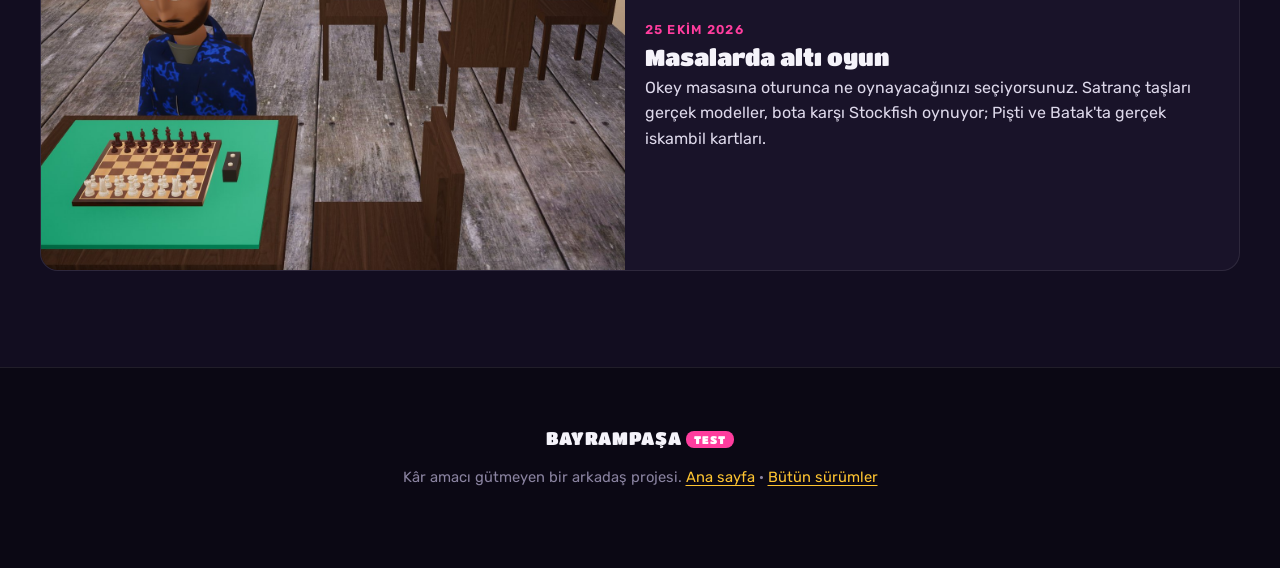
==== commit 033542ec: "Site: V025 (Boya Kapışması, kaykay parkı, Kurusıkı, Universe Academy; yeni görseller)" ====
--- a/site/yol-haritasi.html
+++ b/site/yol-haritasi.html
@@ -3,24 +3,24 @@
 <head>
 <meta charset="utf-8">
 <meta name="viewport" content="width=device-width, initial-scale=1, viewport-fit=cover">
-<title>Yol haritası ve geliştirici notları — Bayrampaşa</title>
-<meta name="description" content="Bayrampaşa'yı sokak sokak gerçeğe benzetme planı: 8 bölge, yapılanlar, sıradakiler ve kısa geliştirici notları.">
-<meta name="theme-color" content="#0d0f1f">
+<title>Yol haritası — Bayrampaşa</title>
+<meta name="description" content="Bayrampaşa'da neler geldi, şimdi neyle uğraşıyoruz, sırada ne var: sürüm sürüm kısa özet ve geliştirici notları.">
+<meta name="theme-color" content="#0b0814">
 <meta property="og:title" content="Bayrampaşa — yol haritası">
-<meta property="og:description" content="Sokak sokak gerçek Bayrampaşa: yapılanlar, sıradakiler, geliştirici notları.">
-<meta property="og:image" content="img/yol-cadde.jpg">
+<meta property="og:description" content="Neler geldi, şimdi ne yapıyoruz, sırada ne var.">
+<meta property="og:image" content="img/og.jpg">
 <meta property="og:type" content="website">
 <link rel="icon" href="img/simge.svg" type="image/svg+xml">
+<link rel="preload" href="font/titan.woff" as="font" type="font/woff" crossorigin>
 <link rel="stylesheet" href="stil.css">
 </head>
 <body class="yh">
-
 <header class="ust">
   <a class="logo" href="index.html">BAYRAMPAŞA</a>
   <nav class="menu" aria-label="Bölümler">
     <a href="index.html">Ana sayfa</a>
-    <a href="#harita">Yol haritası</a>
-    <a href="#siradaki">Sıradaki güncelleme</a>
+    <a href="#simdi">Şimdi</a>
+    <a href="#gelenler">Neler geldi</a>
     <a href="#notlar">Geliştirici notları</a>
     <a href="index.html#surumler">Sürüm notları</a>
   </nav>
@@ -30,129 +30,108 @@
 <main>
 <!-- ============================================================ GİRİŞ -->
 <section class="bolum yh-giris" id="ust">
-  <span class="tabela">Bayrampaşa <small>· yol haritası</small></span>
-  <h1 class="yh-baslik">Sokak sokak<br>gerçek Bayrampaşa</h1>
-  <p class="giris">Oyunun haritası gerçek Bayrampaşa'dan. Şimdi sıra binalarda: her sokağı, cepheleri ve dükkânlarıyla
-    gerçeğine benzetiyoruz. Bu sayfa nereye gittiğimizi, neyin bittiğini ve sırada ne olduğunu anlatıyor.
+  <p class="ust-etiket">Yol haritası</p>
+  <h1 class="yh-baslik">Mahalle büyüyor</h1>
+  <p class="giris">İki hafta önce bir şehir, bir kafe ve arabalı futbolla başladık. Bugün Bayrampaşa'da boya kapışması, kaykay parkı,
+    altı masa oyunu ve bir spor salonu var. Bu sayfa neyin geldiğini, şimdi neyle uğraştığımızı ve sırada ne olduğunu anlatıyor.
     Tarih vermiyoruz; sıra var.</p>
   <ul class="yh-ozet" aria-label="Kısa durum">
-    <li><span class="nokta tamam"></span><b>2 / 8</b> bölge oyunda</li>
-    <li><span class="nokta tamam"></span><b>109</b> sokak, <b>~600</b> yeni bina</li>
-    <li><span class="nokta suruyor"></span><b>B3 ve B5</b> hazırlanıyor</li>
-    <li><span class="nokta"></span>Son sürüm <b>OnlineV018</b></li>
+    <li><span class="nokta tamam"></span>Son sürüm <b data-surum>OnlineV025</b></li>
+    <li><span class="nokta tamam"></span><b>6</b> masa oyunu, bir sürü mini oyun</li>
+    <li><span class="nokta suruyor"></span>Sırada: <b>gerçek modeller ve yeni haritalar</b></li>
   </ul>
 </section>
 
-<!-- ============================================================ YOL HARİTASI -->
-<section id="harita" class="bolum koyu">
-  <h2>Nereye gidiyoruz?</h2>
-  <p class="giris">Harita 8 bölgeye ayrıldı. Ana caddeler ve çarşı sokakları bina bina, gerçek dükkân adlarıyla yapılıyor;
-    ara konut sokakları bölgenin binalarına benzeyen hazır tiplerle dolduruluyor. Her bölge bitince oyuna bir güncelleme olarak gelir.</p>
-
-  <div class="yh-yol">
-    <ol class="asamalar">
-      <li>
-        <span class="asama-durum tamam">Tamam</span>
-        <div><h3>Deneme sokağı</h3><p>Hüsnüniyet Sokağı'nda yöntemi denedik: cepheler, vitrinler, tabelalar, parke taş.</p></div>
-      </li>
-      <li>
-        <span class="asama-durum tamam">V018'de</span>
-        <div><h3>Merkez: B1 + B2</h3><p>Hüsnüniyet çevresi, Demirkapı, Abdi İpekçi ve Hilal. 109 sokakta yaklaşık 600 yeni bina.</p></div>
-      </li>
-      <li>
-        <span class="asama-durum suruyor">Hazırlanıyor</span>
-        <div><h3>Öbür ana caddeler: B3 + B5</h3><p>Kenar ve İsmet Paşa; Yahya Kemal, Eti ve Uygur. Binalar hazırlanıyor.</p></div>
-      </li>
-      <li>
-        <span class="asama-durum sonra">Sonra</span>
-        <div><h3>B6, B7, B8 ve bütün konut sokakları</h3><p>Tuna, Sinop, Atışalanı, Kahraman, Uluhan, Hisar, Yeşil Cami. Bununla haritanın tamamı yenilenmiş olur.</p></div>
-      </li>
-      <li>
-        <span class="asama-durum sonra">En sonda</span>
-        <div><h3>Simge yapılar, gece, performans</h3><p>Okul, hastane, cami, belediye; gece ışıkları; bütün şehirde akıcılık.
-          Rami tarafı (B4) da en sona kaldı; oyunda şimdilik "yapım aşamasında" tabelalı.</p></div>
-      </li>
-    </ol>
-
-    <div class="bolgeler" aria-label="Bölgeler">
-      <article class="bolge tamam"><span class="tabela">B1</span><p>Hüsnüniyet çevresi, Şafak</p><span class="etiket">Oyunda</span></article>
-      <article class="bolge tamam"><span class="tabela">B2</span><p>Demirkapı, Abdi İpekçi, Hilal</p><span class="etiket">Oyunda</span></article>
-      <article class="bolge suruyor"><span class="tabela">B3</span><p>Kenar, İsmet Paşa</p><span class="etiket">Hazırlanıyor</span></article>
-      <article class="bolge suruyor"><span class="tabela">B5</span><p>Yahya Kemal, Eti, Uygur</p><span class="etiket">Hazırlanıyor</span></article>
-      <article class="bolge"><span class="tabela">B6</span><p>Tuna, Sinop</p><span class="etiket">Sonra</span></article>
-      <article class="bolge"><span class="tabela">B7</span><p>Atışalanı, Kahraman</p><span class="etiket">Sonra</span></article>
-      <article class="bolge"><span class="tabela">B8</span><p>Uluhan, Hisar, Yeşil Cami</p><span class="etiket">Sonra</span></article>
-      <article class="bolge"><span class="tabela">B4</span><p>Rami tarafı</p><span class="etiket">En sonda</span></article>
-    </div>
+<!-- ============================================================ ŞİMDİ / SONRA -->
+<section id="simdi" class="bolum koyu">
+  <p class="ust-etiket">Şimdi ve sonra</p>
+  <h2>Neyle uğraşıyoruz?</h2>
+  <div class="yh-iki">
+    <article class="yh-kutu suruyor">
+      <h3><span class="nokta suruyor"></span>Üzerinde çalışılıyor</h3>
+      <ul>
+        <li><b>Boya Kapışması:</b> lobinin yeni sahnesi, yeni haritalar, silah dengesi.</li>
+        <li><b>Kurusıkı:</b> masadaki basit şekillerin yerine gerçek modeller.</li>
+        <li><b>Kaykay:</b> daha akıcı hız, parkın büyük hâli.</li>
+        <li><b>Masalar:</b> satrançta mat ve beraberlik ekranları, botların oyunu.</li>
+        <li><b>Görüntü:</b> bina ve dükkân duvarlarında kalan titremeler.</li>
+      </ul>
+    </article>
+    <article class="yh-kutu">
+      <h3><span class="nokta"></span>Sonra</h3>
+      <ul>
+        <li>Sokakları gerçeğine benzetmek: cepheler, dükkânlar, kaldırımlar, bölge bölge.</li>
+        <li>Simge yapılar: okul, hastane, cami, belediye; gece ışıkları.</li>
+        <li>Yeni mekânlar ve mini oyunlar: menüdeki <b>İSTEK / ÖNERİ</b>'den yazdıklarınıza göre.</li>
+        <li>Zayıf bilgisayarlarda daha akıcı oyun.</li>
+      </ul>
+    </article>
   </div>
+  <p class="ince">Bir şey gördün ya da istiyorsun? Oyunda <kbd>F2</kbd> hata için, menüde <b>İSTEK / ÖNERİ</b> fikir için.</p>
 </section>
 
-<!-- ============================================================ SIRADAKİ GÜNCELLEME -->
-<section id="siradaki" class="bolum">
-  <h2>Sıradaki güncellemede düzelecekler</h2>
-  <p class="giris">Yeni merkezi gezerken gördüklerimiz. Hepsi listede; sıradaki güncellemeyle gelecek.</p>
-  <ul class="duzeltmeler">
-    <li><b>Yeşilçam'ın yanı</b><span>Kafenin çevresinde eskiden kalan binalar kaldırılacak; Yeşilçam hiçbir binayla çakışmadan duracak.</span></li>
-    <li><b>Binaların içinde kalan lamba ve direkler</b><span>Sokak lambaları, tabela direkleri kaldırıma geri alınacak.</span></li>
-    <li><b>Eski dükkânlardan kalan parçalar</b><span>Yeni binaların önünde ya da içinde görünen eski tabela ve vitrin parçaları gidecek.</span></li>
-    <li><b>Zemin</b><span>Eski yol parçaları, kaldırım birleşimleri ve yaya geçitleri yeni sokaklara uyacak.</span></li>
-    <li><b>Köşede kaldırıma park eden arabalar</b><span>Arabalar yola park edecek, köşeleri boş bırakacak.</span></li>
-  </ul>
-  <p class="ince">Başka bir şey gördün mü? Oyunda <kbd>F2</kbd>'ye bas; ekran görüntüsü ve kısa açıklamayla bize gelir.</p>
+<!-- ============================================================ NELER GELDİ -->
+<section id="gelenler" class="bolum">
+  <p class="ust-etiket">Neler geldi</p>
+  <h2>Sürüm sürüm</h2>
+  <ol class="zaman">
+    <li><span class="surum-etiket">V025</span><div><h3>Boya Kapışması, kaykay parkı, masa oyunları</h3>
+      <p>4'e 4 boya kapışması, stadyum otoparkında kaykay parkı, Yeşilçam'da Tavla / Pişti / Batak / Satranç / Kurusıkı, Universe Academy'de fitness.</p></div></li>
+    <li><span class="surum-etiket">V024</span><div><h3>Kaldırımlar ve daha az titreme</h3>
+      <p>Koyu gri kare taş kaldırımlar, beyaz kalan yerler kaplandı, köşeler düzeldi, F2 ile bildirdiğiniz yerler.</p></div></li>
+    <li><span class="surum-etiket">V023</span><div><h3>Akıcı sürüş, DLSS / FSR</h3>
+      <p>Sürüşte takılmalar büyük ölçüde gitti; Ayarlar'da TSR, DLSS, FSR ve Reflex; Devlet Hastanesi baştan.</p></div></li>
+    <li><span class="surum-etiket">V021</span><div><h3>Okullar, camiler, parklar</h3>
+      <p>Özel alanlar gerçeğine göre yeniden: okul bahçeleri, cami avluları, parklar, yeni sokaklar.</p></div></li>
+    <li><span class="surum-etiket">V018</span><div><h3>Merkez yenilendi</h3>
+      <p>Hüsnüniyet'ten Demirkapı'ya, Abdi İpekçi'den Hilal'e 109 sokak, gerçek dükkân adlarıyla yaklaşık 600 bina.</p></div></li>
+    <li><span class="surum-etiket">V014</span><div><h3>Hata bildir</h3>
+      <p><kbd>F2</kbd> ile ekran görüntülü hata bildirimi, oyunda “yeni sürüm var” uyarısı.</p></div></li>
+    <li><span class="surum-etiket">V012</span><div><h3>İlk sürüm</h3>
+      <p>Başlatıcıyla kurulum; şehir, Yeşilçam, arabalı futbol, 101 Okey; VPN'siz internet odaları.</p></div></li>
+  </ol>
+  <p class="ince ortali">Ayrıntılı liste: <a href="index.html#surumler">sürüm notları</a>.</p>
 </section>
 
 <!-- ============================================================ GELİŞTİRİCİ NOTLARI -->
 <section id="notlar" class="bolum koyu">
-  <h2>Geliştirici notları</h2>
-  <p class="giris">Kısa kısa, ne yaptık, ne gördük.</p>
+  <p class="ust-etiket">Geliştirici notları</p>
+  <h2>Kısa kısa</h2>
   <div class="gunluk">
     <article class="not">
-      <img src="img/yol-cadde.jpg" alt="Abdi İpekçi Caddesi'nde yan yana dükkânlar ve apartmanlar" loading="lazy">
+      <img src="img/boya-lobi.jpg" alt="Boya Kapışması lobisi: karakter ve silah seçimi" loading="lazy">
       <div class="not-ic">
-        <time datetime="2026-10-11">11 Ekim 2026</time>
-        <h3>Merkez yenilendi</h3>
-        <p>B1 ve B2 açıldı: Hüsnüniyet'ten Demirkapı'ya, Abdi İpekçi'den Hilal'e 109 sokak, yaklaşık 600 bina. Binalar kaldırıma
-          yanaşık, sokaklar parke ve küp taş.</p>
+        <time datetime="2026-10-25">25 Ekim 2026</time>
+        <h3>Boya Kapışması</h3>
+        <p>Girişte bir lobi açılıyor: iki takım sahnede, karakter ve silah seçimi, harita seçimi. Boş yerlere bot giriyor; tek başına da
+          oynanır. Maçta alanı kendi rengine boyayan takım kazanıyor.</p>
       </div>
     </article>
     <article class="not">
-      <img src="img/yol-dukkan.jpg" alt="Demirkapı Caddesi'nde kuyumcu tabelalı bir apartman" loading="lazy">
+      <img src="img/kaykay-gece.jpg" alt="Gece kaykay parkı" loading="lazy">
       <div class="not-ic">
-        <time datetime="2026-10-11">11 Ekim 2026</time>
-        <h3>Gerçek dükkân adları</h3>
-        <p>Tabelalarda sokaktaki gerçek dükkânların adları var, düz yazıyla. Her dükkânın vitrini, tentesi,
-          kapısı ayrı. Kendi mahalleni tanıyabiliyor musun?</p>
+        <time datetime="2026-10-25">25 Ekim 2026</time>
+        <h3>Otopark kaykay parkı oldu</h3>
+        <p>Stadyum otoparkının tamamı park: half-pipe, havuz, raylar, merdivenler. Geceleri lambalar yanıyor. Grind için rayın
+          üstüne zıpla.</p>
       </div>
     </article>
     <article class="not">
-      <img src="img/yol-gece.jpg" alt="Gece Yeşilçam kafenin terası, çevredeki binaların pencerelerinde ışık" loading="lazy">
+      <img src="img/masa.jpg" alt="Yeşilçam'da satranç masası" loading="lazy">
       <div class="not-ic">
-        <time datetime="2026-10-11">11 Ekim 2026</time>
-        <h3>Gece pencereleri</h3>
-        <p>Gece olunca üst katlarda pencereler tek tek yanıyor. Şehir gece de yaşıyor gibi.</p>
-      </div>
-    </article>
-    <article class="not">
-      <img src="img/f2.jpg" alt="Oyundaki F2 hata bildirme penceresi" loading="lazy">
-      <div class="not-ic">
-        <time datetime="2026-10-11">11 Ekim 2026</time>
-        <h3>Arkadaş testi başladı: F2'ye bas</h3>
-        <p>Takıldığın, havada duran, içinden geçtiğin bir şey mi var? <kbd>F2</kbd>'ye bas, bir cümle yaz. Ekran görüntüsü ve
-          oyunun durumu da gelir; raporlar doğrudan bize ulaşıyor. Oyun çökerse başlatıcı da rapor göndermeyi sorar.</p>
+        <time datetime="2026-10-25">25 Ekim 2026</time>
+        <h3>Masalarda altı oyun</h3>
+        <p>Okey masasına oturunca ne oynayacağınızı seçiyorsunuz. Satranç taşları gerçek modeller, bota karşı Stockfish oynuyor;
+          Pişti ve Batak'ta gerçek iskambil kartları.</p>
       </div>
     </article>
   </div>
-  <p class="ortali"><a class="indir-dugme kucuk" href="https://github.com/EddizEge/BayrampashaGame/releases/latest/download/Bayrampasa.exe">
-    <span class="indir-ust">İNDİR</span><span class="indir-alt">Windows · güncellemeler kendiliğinden</span></a></p>
 </section>
 </main>
 
 <footer class="alt">
   <p class="alt-baslik">BAYRAMPAŞA <span class="rozet-test kucuk">TEST</span></p>
-  <p>Kâr amacı gütmeyen bir arkadaş projesi. Ücretsiz; reklam, satış, izleme yok.</p>
-  <p class="atif">Harita verisi © <a href="https://www.openstreetmap.org/copyright">OpenStreetMap</a> katkıcıları (ODbL).
-    Bu sayfadaki görüntüler oyunun kendi kareleri. Unreal Engine ile yapıldı.</p>
-  <p class="atif"><a href="index.html">Ana sayfa</a> · <a href="https://github.com/EddizEge/BayrampashaGame/releases">Bütün sürümler (GitHub)</a></p>
+  <p>Kâr amacı gütmeyen bir arkadaş projesi. <a href="index.html">Ana sayfa</a> · <a href="https://github.com/EddizEge/BayrampashaGame/releases">Bütün sürümler</a></p>
 </footer>
 </body>
 </html>
--- a/site/stil.css
+++ b/site/stil.css
@@ -1,309 +1,362 @@
-/* Bayrampaşa sitesi: gece mahalle havası (lacivert gece, Yeşilçam'ın sıcak ışığı, saha yeşili, neon pembe).
-   Dış yazı tipi yok: sistem yazı tipleri. Telefona öncelikli; geniş ekranda sütunlar açılır. */
+/* Bayrampaşa sitesi (2026-10-25, V025): oyunun bugünkü dili — Boya Kapışması lobisi ve oyun arayüzü (AstraUiStyle): koyu mürekkep
+   zemin, altın vurgu (BAŞLAT / OYNA), pembe ve nane takım renkleri, başlıklar Titan One, metin Rubik. Yazı tipleri yerel dosya
+   (font/, OFL; dış kaynak yok: CSP 'self'); Titan One'da İ yok, o harf Rubik Black'ten (unicode-range), oyundaki gibi.
+   Hareket: düğmelere basınca küçülme (160 ms), açılışta kahramanın bir kez belirmesi; sürekli hareket yok. Telefona öncelikli. */
+@font-face { font-family: "Titan"; src: url("font/titan.woff") format("woff"); font-display: swap; }
+@font-face { font-family: "Titan"; src: url("font/rubik-900.woff") format("woff"); unicode-range: U+0130; font-display: swap; }
+@font-face { font-family: "Rubik"; src: url("font/rubik-400.woff") format("woff"); font-weight: 400; font-display: swap; }
+@font-face { font-family: "Rubik"; src: url("font/rubik-600.woff") format("woff"); font-weight: 500 700; font-display: swap; }
+@font-face { font-family: "Rubik"; src: url("font/rubik-900.woff") format("woff"); font-weight: 800 900; font-display: swap; }
+
 :root {
-  --gece: #0d0f1f;
-  --gece2: #15182e;
-  --kart: #1b1f3a;
-  --cizgi: #2b3060;
-  --yazi: #eef0ff;
-  --soluk: #aab0d6;
-  --amber: #ffc861;
-  --amber2: #ff9f3d;
-  --saha: #2fd3a0;
-  --pembe: #ff5c8a;
-  --golge: 0 10px 30px rgba(0, 0, 0, .45);
-  --yaricap: 16px;
-  --yazitipi: "Segoe UI", system-ui, -apple-system, Roboto, "Helvetica Neue", Arial, sans-serif;
+  --murekkep: #0b0814;          /* zemin (lobinin koyu morumsu siyahı) */
+  --murekkep2: #120d20;         /* koyu bölüm */
+  --yuzey: #191329;             /* kart */
+  --yuzey2: #221a37;            /* kart içi / üstüne gelince */
+  --cizgi: rgba(255, 255, 255, .09);
+  --yazi: #f5f3fa;
+  --soluk: #b9b2cc;
+  --silik: #8a83a0;
+  --altin: #ffc531;             /* BAŞLAT düğmesi */
+  --altin-ust: #ffd666;
+  --altin-yazi: #1b1305;
+  --pembe: #ff3d9e;
+  --nane: #2fe3a2;
+  --mavi: #4c8dff;
+  --turuncu: #ff8a3d;
+  --golge: 0 18px 50px rgba(0, 0, 0, .45);
+  --yaricap: 18px;
+  --baslik: "Titan", "Rubik", "Segoe UI Black", system-ui, sans-serif;
+  --metin: "Rubik", "Segoe UI", system-ui, -apple-system, Roboto, "Helvetica Neue", Arial, sans-serif;
+  --cikis: cubic-bezier(.23, 1, .32, 1);      /* güçlü ease-out */
 }
 * { box-sizing: border-box; }
-html { scroll-behavior: smooth; scroll-padding-top: 64px; -webkit-text-size-adjust: 100%; }
-body {
-  margin: 0; background: var(--gece); color: var(--yazi); font: 16px/1.6 var(--yazitipi);
-  background-image: radial-gradient(1200px 600px at 80% -10%, rgba(255, 92, 138, .10), transparent 60%),
-                    radial-gradient(900px 500px at -10% 30%, rgba(47, 211, 160, .07), transparent 60%);
-}
+html { scroll-behavior: smooth; scroll-padding-top: 68px; -webkit-text-size-adjust: 100%; }
+body { margin: 0; background: var(--murekkep); color: var(--yazi); font: 400 16px/1.6 var(--metin); }
 img { max-width: 100%; display: block; }
 html, body { overflow-x: hidden; }
 main, section, figure { min-width: 0; }
-a { color: var(--amber); }
-code, kbd { font-family: Consolas, "Cascadia Mono", ui-monospace, monospace; font-size: .92em; }
-code { background: rgba(255, 255, 255, .08); padding: .1em .35em; border-radius: 6px; overflow-wrap: anywhere; }
+a { color: var(--altin); text-underline-offset: 3px; }
+b { font-weight: 600; }
+code, kbd { font-family: Consolas, "Cascadia Mono", ui-monospace, monospace; font-size: .9em; }
+code { background: rgba(255, 255, 255, .08); padding: .1em .4em; border-radius: 6px; overflow-wrap: anywhere; }
 kbd {
-  display: inline-block; min-width: 1.8em; text-align: center; padding: .05em .45em; border-radius: 7px;
-  background: #fff; color: #111; border-bottom: 3px solid #b9bed8; font-weight: 700; line-height: 1.35;
+  display: inline-block; min-width: 1.9em; text-align: center; padding: .05em .45em; border-radius: 7px; font-family: var(--metin);
+  background: #2a2340; color: var(--yazi); border: 1px solid rgba(255, 255, 255, .16); border-bottom-width: 3px; font-weight: 600; line-height: 1.35;
 }
 
 /* ---------------------------------------------------------------- üst çubuk */
 .ust {
-  position: sticky; top: 0; z-index: 20; display: flex; align-items: center; gap: 12px;
-  padding: 10px 16px; background: rgba(13, 15, 31, .82); backdrop-filter: blur(10px); -webkit-backdrop-filter: blur(10px);
-  border-bottom: 1px solid rgba(255, 255, 255, .06);
-}
-.logo { flex-shrink: 0; font-weight: 900; letter-spacing: .06em; color: var(--amber); text-decoration: none; white-space: nowrap; }
-.menu { display: flex; gap: 4px; overflow-x: auto; min-width: 0; scrollbar-width: none; flex: 1; mask-image: linear-gradient(90deg, #000 85%, transparent); }
+  position: sticky; top: 0; z-index: 20; display: flex; align-items: center; gap: 14px;
+  padding: 10px 18px; background: rgba(11, 8, 20, .78); backdrop-filter: blur(14px) saturate(140%); -webkit-backdrop-filter: blur(14px) saturate(140%);
+  border-bottom: 1px solid var(--cizgi);
+}
+.logo { flex-shrink: 0; font: 1.15rem/1 var(--baslik); letter-spacing: .03em; color: var(--altin); text-decoration: none; white-space: nowrap; }
+.menu { display: flex; gap: 2px; overflow-x: auto; min-width: 0; scrollbar-width: none; flex: 1; mask-image: linear-gradient(90deg, #000 85%, transparent); }
 .menu::-webkit-scrollbar { display: none; }
-.menu a { color: var(--soluk); text-decoration: none; padding: 6px 10px; border-radius: 999px; white-space: nowrap; font-size: .95rem; }
-.menu a:hover { color: var(--yazi); background: rgba(255, 255, 255, .07); }
+.menu a { color: var(--soluk); text-decoration: none; padding: 6px 11px; border-radius: 999px; white-space: nowrap; font-size: .95rem; font-weight: 500;
+  transition: color .15s ease, background-color .15s ease; }
 .ust-indir {
-  flex-shrink: 0;
-  background: linear-gradient(135deg, var(--amber), var(--amber2)); color: #2a1600; font-weight: 800; text-decoration: none;
-  padding: 7px 14px; border-radius: 999px; white-space: nowrap;
-}
+  flex-shrink: 0; background: var(--altin); color: var(--altin-yazi); font: 1rem/1 var(--baslik); letter-spacing: .02em; text-decoration: none;
+  padding: 9px 16px 8px; border-radius: 999px; white-space: nowrap; transition: transform .16s var(--cikis), background-color .15s ease;
+}
+.ust-indir:active { transform: scale(.96); }
 
 /* ---------------------------------------------------------------- kahraman */
-.kahraman { position: relative; min-height: min(92vh, 860px); display: grid; align-items: end; overflow: hidden; }
-.kahraman-gorsel { position: absolute; inset: 0; width: 100%; height: 100%; object-fit: cover; object-position: 60% 40%; }
+.kahraman { position: relative; min-height: min(94vh, 900px); display: grid; align-items: end; overflow: hidden; isolation: isolate; }
+.kahraman-gorsel { position: absolute; inset: 0; width: 100%; height: 100%; object-fit: cover; object-position: 62% 50%; z-index: -2; }
 .kahraman::after {
-  content: ""; position: absolute; inset: 0;
-  background: linear-gradient(180deg, rgba(13, 15, 31, .25) 0%, rgba(13, 15, 31, .35) 40%, rgba(13, 15, 31, .92) 82%, var(--gece) 100%),
-              linear-gradient(90deg, rgba(13, 15, 31, .65), transparent 70%);
-}
-.kahraman-ic { position: relative; z-index: 1; padding: 24px 18px 40px; max-width: 760px; }
+  content: ""; position: absolute; inset: 0; z-index: -1;
+  background: linear-gradient(180deg, rgba(11, 8, 20, .35) 0%, rgba(11, 8, 20, .1) 30%, rgba(11, 8, 20, .7) 72%, var(--murekkep) 100%),
+              linear-gradient(90deg, rgba(11, 8, 20, .78) 0%, rgba(11, 8, 20, .25) 55%, transparent 80%);
+}
+.kahraman-ic { padding: 28px 20px 48px; max-width: 780px; }
 .kahraman h1 {
-  margin: .2em 0 .1em; font-size: clamp(2.6rem, 11vw, 6rem); line-height: .95; font-weight: 900; letter-spacing: .02em;
-  text-shadow: 0 0 22px rgba(255, 200, 97, .55), 0 4px 0 #7a3d00, 0 10px 30px rgba(0, 0, 0, .6); color: #fff3d6;
-}
-.slogan { font-size: clamp(1.05rem, 3.6vw, 1.35rem); color: #e6e8ff; max-width: 34em; margin: .4em 0 1.1em; }
-.kahraman-not { color: var(--soluk); font-size: .95rem; margin: .5em 0 0; max-width: 36em; }
-.test-not { color: #ffd2de; }
+  margin: .18em 0 .08em; font: clamp(3rem, 13vw, 7.2rem)/.92 var(--baslik); letter-spacing: .01em; color: #fff;
+  text-shadow: 0 .05em 0 #3a0f2c, 0 .09em 0 rgba(0, 0, 0, .35), 0 20px 50px rgba(0, 0, 0, .55);
+  -webkit-text-stroke: .02em rgba(0, 0, 0, .25);
+}
+.slogan { font-size: clamp(1.08rem, 3.6vw, 1.4rem); color: #ece8f6; max-width: 32em; margin: .4em 0 1.2em; font-weight: 500; text-wrap: pretty; }
+.kahraman-eylem { display: flex; flex-wrap: wrap; align-items: center; gap: 14px 18px; }
+.kahraman-not { color: var(--soluk); font-size: .94rem; margin: 1.1em 0 0; max-width: 38em; }
 
 .rozet-test {
-  display: inline-block; font-weight: 900; letter-spacing: .14em; font-size: .85rem; color: #fff;
-  padding: 6px 12px; border-radius: 8px; background: var(--pembe); transform: rotate(-2deg);
-  box-shadow: 0 0 0 3px rgba(255, 92, 138, .25), 0 0 24px rgba(255, 92, 138, .55);
-  animation: nabiz 2.4s ease-in-out infinite;
-}
-.rozet-test.kucuk { font-size: .7rem; padding: 3px 8px; animation: none; vertical-align: middle; }
-@keyframes nabiz { 50% { box-shadow: 0 0 0 6px rgba(255, 92, 138, .12), 0 0 34px rgba(255, 92, 138, .75); } }
-
+  display: inline-block; font: .82rem/1 var(--baslik); letter-spacing: .1em; color: #fff;
+  padding: 7px 12px 6px; border-radius: 8px; background: var(--pembe); transform: rotate(-3deg);
+  box-shadow: 0 6px 22px rgba(255, 61, 158, .45);
+}
+.rozet-test.kucuk { font-size: .66rem; padding: 4px 8px 3px; vertical-align: middle; transform: none; box-shadow: none; }
+
+/* İNDİR: oyundaki BAŞLAT düğmesi gibi altın, koyu yazı; basınca biraz küçülür */
 .indir-dugme {
-  display: inline-flex; flex-direction: column; align-items: flex-start; gap: 2px; text-decoration: none; color: #2a1600;
-  background: linear-gradient(135deg, #ffe08a, var(--amber) 40%, var(--amber2)); padding: 16px 30px 14px; border-radius: 18px;
-  box-shadow: 0 0 0 4px rgba(255, 200, 97, .18), 0 14px 40px rgba(255, 159, 61, .45); transition: transform .15s, box-shadow .15s;
-}
-.indir-dugme:hover { transform: translateY(-2px); box-shadow: 0 0 0 6px rgba(255, 200, 97, .25), 0 18px 50px rgba(255, 159, 61, .6); }
-.indir-ust { font-size: clamp(1.6rem, 7vw, 2.2rem); font-weight: 900; letter-spacing: .08em; line-height: 1; }
-.indir-ust::before { content: "⬇ "; }
-.indir-alt { font-weight: 600; font-size: .95rem; opacity: .85; }
-.indir-dugme.kucuk { padding: 12px 22px; }
-.indir-dugme.kucuk .indir-ust { font-size: 1.4rem; }
+  display: inline-flex; flex-direction: column; align-items: flex-start; gap: 4px; text-decoration: none; color: var(--altin-yazi);
+  background: var(--altin); padding: 17px 30px 15px; border-radius: 18px;
+  box-shadow: inset 0 -4px 0 rgba(0, 0, 0, .14), 0 14px 40px rgba(255, 197, 49, .32);
+  transition: transform .16s var(--cikis), background-color .15s ease, box-shadow .2s ease;
+}
+.indir-dugme:active { transform: scale(.97); }
+.indir-ust { font: clamp(1.7rem, 7vw, 2.3rem)/1 var(--baslik); letter-spacing: .04em; }
+.indir-alt { font-weight: 600; font-size: .92rem; opacity: .78; }
+.indir-dugme.kucuk { padding: 12px 22px 11px; }
+.indir-dugme.kucuk .indir-ust { font-size: 1.45rem; }
+.ikincil-dugme {
+  color: var(--yazi); text-decoration: none; font-weight: 600; padding: 12px 18px; border-radius: 14px;
+  background: rgba(255, 255, 255, .08); border: 1px solid rgba(255, 255, 255, .14);
+  transition: transform .16s var(--cikis), background-color .15s ease;
+}
+.ikincil-dugme:active { transform: scale(.97); }
+
+/* açılışta bir kez: başlık, slogan, düğme sırayla belirir (ilk ziyaret anı; tekrar etmez) */
+@media (prefers-reduced-motion: no-preference) {
+  .kahraman-ic > * { animation: belir .6s var(--cikis) both; }
+  .kahraman-ic > :nth-child(2) { animation-delay: .06s; }
+  .kahraman-ic > :nth-child(3) { animation-delay: .12s; }
+  .kahraman-ic > :nth-child(4) { animation-delay: .18s; }
+  .kahraman-ic > :nth-child(5) { animation-delay: .24s; }
+  .kahraman-ic > .rozet-test { animation-name: belir-rozet; }
+}
+@keyframes belir { from { opacity: 0; transform: translateY(14px); } }
+@keyframes belir-rozet { from { opacity: 0; transform: translateY(14px) rotate(-3deg); } }
 
 /* ---------------------------------------------------------------- bölümler */
-.bolum { padding: 64px 18px; max-width: 1180px; margin: 0 auto; }
-.bolum.koyu { max-width: none; background: linear-gradient(180deg, var(--gece2), var(--gece)); }
-.bolum.koyu > * { max-width: 1180px; margin-left: auto; margin-right: auto; }
-h2 {
-  font-size: clamp(1.7rem, 6vw, 2.5rem); margin: 0 0 .5em; line-height: 1.15; font-weight: 900;
-  background: linear-gradient(90deg, #fff, var(--amber)); -webkit-background-clip: text; background-clip: text; color: transparent;
-}
-h3 { margin: .2em 0 .35em; font-size: 1.2rem; }
-.giris { color: var(--soluk); font-size: 1.08rem; max-width: 46em; margin: 0 0 28px; }
-.ince { color: var(--soluk); font-size: .93rem; }
-.ortali { text-align: center; margin-top: 24px; }
-.turuncu { color: #ff9a3c; font-weight: 700; }
+.bolum { padding: 72px 20px; max-width: 1200px; margin: 0 auto; }
+.bolum.koyu { max-width: none; background: var(--murekkep2); }
+.bolum.koyu > * { max-width: 1200px; margin-left: auto; margin-right: auto; }
+.ust-etiket {
+  margin: 0 0 .5em; font-weight: 600; font-size: .8rem; letter-spacing: .16em; text-transform: uppercase; color: var(--altin);
+  display: flex; align-items: center; gap: 10px;
+}
+.ust-etiket::before { content: ""; width: 26px; height: 5px; border-radius: 3px; background: linear-gradient(90deg, var(--pembe), var(--nane)); }
+h2 { font: clamp(1.9rem, 6.4vw, 3rem)/1.08 var(--baslik); margin: 0 0 .55em; letter-spacing: .005em; color: #fff; text-wrap: balance; }
+h3 { margin: .2em 0 .35em; font-size: 1.22rem; font-weight: 600; }
+.giris { color: var(--soluk); font-size: 1.08rem; max-width: 46em; margin: 0 0 30px; }
+.ince { color: var(--silik); font-size: .93rem; }
+.ortali { text-align: center; margin-top: 26px; }
+.turuncu { color: var(--turuncu); font-weight: 600; }
+
+/* öne çıkanlar (V025): büyük kare + yazı, sırayla sağ / sol */
+.one-cikan { display: grid; gap: 20px; align-items: center; margin: 0 0 56px; }
+.one-cikan:last-child { margin-bottom: 0; }
+.one-gorsel { margin: 0; border-radius: 22px; overflow: hidden; box-shadow: var(--golge); position: relative; background: var(--yuzey); }
+.one-gorsel img { width: 100%; aspect-ratio: 16 / 9; object-fit: cover; }
+.one-gorsel::after { content: ""; position: absolute; inset: 0; border-radius: inherit; box-shadow: inset 0 0 0 1px rgba(255, 255, 255, .1); pointer-events: none; }
+.one-yazi h3 { font: clamp(1.7rem, 5vw, 2.3rem)/1.05 var(--baslik); margin: 0 0 .35em; }
+.one-yazi p { color: #ddd8ea; margin: 0 0 .8em; }
+.boya .one-yazi h3 { color: var(--pembe); }
+.kaykay .one-yazi h3 { color: var(--altin); }
+.masa .one-yazi h3 { color: var(--nane); }
+.akademi .one-yazi h3 { color: var(--mavi); }
+.boya .one-gorsel { box-shadow: 0 18px 60px rgba(255, 61, 158, .22), var(--golge); }
+.takimlar { display: flex; align-items: center; gap: 10px; margin: 0 0 .6em; }
+.takim { font: .95rem/1 var(--baslik); letter-spacing: .06em; padding: 7px 12px 6px; border-radius: 8px; color: #fff; }
+.takim.pembe { background: var(--pembe); }
+.takim.nane { background: var(--nane); color: #062a1d; }
+.vs { font: .9rem/1 var(--baslik); color: var(--silik); }
+.cipler { list-style: none; display: flex; flex-wrap: wrap; gap: 8px; padding: 0; margin: .4em 0 0; }
+.cipler li { background: rgba(47, 227, 162, .1); border: 1px solid rgba(47, 227, 162, .35); color: #c9f7e6; padding: 4px 12px; border-radius: 999px; font-size: .9rem; font-weight: 500; }
 
 /* özellik kartları */
 .kartlar { display: grid; gap: 18px; grid-template-columns: 1fr; }
-.kart { background: var(--kart); border: 1px solid var(--cizgi); border-radius: var(--yaricap); overflow: hidden; box-shadow: var(--golge); }
+.kart { background: var(--yuzey); border: 1px solid var(--cizgi); border-radius: var(--yaricap); overflow: hidden; }
 .kart img { aspect-ratio: 16 / 9; width: 100%; object-fit: cover; }
-.kart img.kart-menu { object-position: 0 70%; background: #2c4650; }
-.kart h3, .kart p { padding: 0 16px; }
-.kart h3 { margin-top: 14px; color: var(--amber); }
-.kart p { color: var(--soluk); margin: 0 0 16px; }
+.kart img.kart-menu { object-position: 50% 30%; background: var(--murekkep); }
+.kart h3, .kart p { padding: 0 18px; }
+.kart h3 { margin-top: 16px; color: var(--yazi); }
+.kart p { color: var(--soluk); margin: 0 0 18px; }
 
 /* galeri */
 .galeri { display: grid; gap: 10px; grid-template-columns: repeat(2, 1fr); }
-.galeri a { border-radius: 12px; overflow: hidden; display: block; outline-offset: 3px; }
-.galeri img { aspect-ratio: 16 / 10; width: 100%; object-fit: cover; transition: transform .35s; }
-.galeri a:hover img { transform: scale(1.05); }
+.galeri a { border-radius: 14px; overflow: hidden; display: block; outline-offset: 3px; background: var(--yuzey); }
+.galeri img { aspect-ratio: 16 / 10; width: 100%; height: 100%; object-fit: cover; transition: transform .45s var(--cikis), opacity .2s ease; }
 .galeri a:first-child { grid-column: 1 / -1; }
 
 /* kurulum adımları */
 .adimlar { list-style: none; padding: 0; margin: 0; counter-reset: adim; display: grid; gap: 18px; }
 .adim {
-  counter-increment: adim; position: relative; background: var(--kart); border: 1px solid var(--cizgi); border-radius: var(--yaricap);
-  padding: 18px 18px 18px 64px; display: grid; gap: 14px; align-items: center;
+  counter-increment: adim; position: relative; background: var(--yuzey); border: 1px solid var(--cizgi); border-radius: var(--yaricap);
+  padding: 20px 20px 20px 70px; display: grid; gap: 14px; align-items: start;
 }
 .adim::before {
-  content: counter(adim); position: absolute; left: 16px; top: 18px; width: 34px; height: 34px; border-radius: 50%;
-  display: grid; place-items: center; font-weight: 900; color: #2a1600; background: linear-gradient(135deg, var(--amber), var(--amber2));
-}
-.adim p { margin: .3em 0; color: #d9dcf5; }
+  content: counter(adim); position: absolute; left: 18px; top: 20px; width: 36px; height: 36px; border-radius: 12px;
+  display: grid; place-items: center; font: 1.2rem/1 var(--baslik); color: var(--altin-yazi); background: var(--altin); padding-top: 2px;
+}
+.adim p { margin: .3em 0; color: #ddd8ea; }
 .adim-gorsel { margin: 0; }
-.adim-gorsel.pencere img { width: 100%; max-width: 640px; height: auto; border-radius: 10px; box-shadow: var(--golge); border: 1px solid #3a3f6e; background: var(--gece); }
+.adim-gorsel.pencere img { width: 100%; max-width: 640px; height: auto; border-radius: 12px; box-shadow: var(--golge); border: 1px solid var(--cizgi); background: var(--murekkep); }
 .yol { display: flex; flex-wrap: wrap; align-items: center; gap: 6px; }
 .yol span { background: #1f6fd1; color: #fff; padding: 4px 10px; border-radius: 6px; font-size: .95rem; }
 .yol span:first-child { background: #0c3a7a; }
-.yol i { font-style: normal; color: var(--amber); font-weight: 900; }
+.yol i { font-style: normal; color: var(--altin); font-weight: 900; }
 
 /* arkadaşlarla */
 .iki-sutun { display: grid; gap: 22px; }
-.sutun { background: var(--kart); border: 1px solid var(--cizgi); border-radius: var(--yaricap); padding: 18px; margin: 0; }
+.sutun { background: var(--yuzey); border: 1px solid var(--cizgi); border-radius: var(--yaricap); padding: 20px; margin: 0; }
 .sutun figure { margin: 14px 0 0; }
-.sutun img { border-radius: 10px; width: 100%; }
-.sutun > figure > img, figure.sutun > img { max-width: 440px; margin: 0 auto; }
-.kucuk-adim { padding-left: 1.2em; margin: .2em 0; color: #d9dcf5; }
+.sutun img { border-radius: 12px; width: 100%; }
+.sutun > figure > img, figure.sutun > img { max-width: 460px; margin: 0 auto; }
+.kucuk-adim { padding-left: 1.2em; margin: .2em 0; color: #ddd8ea; }
 .kucuk-adim li { margin: .3em 0; }
+.kucuk-adim li::marker { color: var(--altin); font-weight: 700; }
 .ikili-gorsel { display: grid; grid-template-columns: 1fr 1fr; gap: 10px; }
 .ikili-gorsel figure { margin: 14px 0 0; }
 
 /* güncelleme */
 .uclu { display: grid; gap: 16px; }
-.bilgi { background: var(--kart); border: 1px solid var(--cizgi); border-radius: var(--yaricap); padding: 18px; position: relative; }
+.bilgi { background: var(--yuzey); border: 1px solid var(--cizgi); border-radius: var(--yaricap); padding: 20px; position: relative; }
 .bilgi p { color: var(--soluk); margin: 0; }
-.bilgi-sayi { font-size: 2.6rem; font-weight: 900; line-height: 1; color: var(--saha); text-shadow: 0 0 18px rgba(47, 211, 160, .5); }
+.bilgi-sayi { font: 2.6rem/1 var(--baslik); color: var(--nane); }
+.bilgi:nth-child(2) .bilgi-sayi { color: var(--pembe); }
+.bilgi:nth-child(3) .bilgi-sayi { color: var(--altin); }
 
 /* sürüm notları */
 .surum-listesi { display: grid; gap: 12px; }
-.surum { background: var(--kart); border: 1px solid var(--cizgi); border-left: 4px solid var(--saha); border-radius: 12px; padding: 14px 16px; }
-.surum:first-child { border-left-color: var(--amber); }
+.surum { background: var(--yuzey); border: 1px solid var(--cizgi); border-radius: 14px; padding: 16px 18px; }
+.surum:first-child { border-color: rgba(255, 197, 49, .45); box-shadow: 0 0 0 1px rgba(255, 197, 49, .12), var(--golge); }
 .surum-bas { display: flex; flex-wrap: wrap; gap: 8px 14px; align-items: baseline; }
-.surum-ad { font-weight: 900; font-size: 1.15rem; }
-.surum-tarih { color: var(--soluk); font-size: .9rem; }
-.surum-son { font-size: .72rem; font-weight: 800; color: #2a1600; background: var(--amber); padding: 2px 8px; border-radius: 999px; }
-.surum p { margin: .4em 0 0; color: #d9dcf5; white-space: pre-line; }
-.surum-baslik { margin: .35em 0 .2em; font-size: 1rem; }
-.surum-maddeler { margin: 0; padding-left: 1.2em; color: #d9dcf5; }
-.surum-maddeler li { margin: .15em 0; }
-.surum-maddeler li::marker { color: var(--amber); }
+.surum-ad { font: 1.25rem/1.1 var(--baslik); }
+.surum-tarih { color: var(--silik); font-size: .9rem; }
+.surum-son { font-size: .72rem; font-weight: 700; letter-spacing: .06em; color: var(--altin-yazi); background: var(--altin); padding: 3px 9px; border-radius: 999px; }
+.surum p { margin: .4em 0 0; color: #ddd8ea; white-space: pre-line; }
+.surum-baslik { margin: .4em 0 .25em; font-size: 1.02rem; color: var(--yazi); }
+.surum-maddeler { margin: 0; padding-left: 1.2em; color: #d6d1e4; }
+.surum-maddeler li { margin: .2em 0; }
+.surum-maddeler li::marker { color: var(--pembe); }
 
 /* tablo */
 .tablo-kap { overflow-x: auto; }
-.tablo { width: 100%; border-collapse: collapse; background: var(--kart); border-radius: var(--yaricap); overflow: hidden; }
-.tablo th, .tablo td { padding: 12px 14px; text-align: left; vertical-align: top; border-bottom: 1px solid var(--cizgi); }
-.tablo th { color: var(--amber); white-space: nowrap; width: 1%; }
-.tablo td { color: #d9dcf5; }
+.tablo { width: 100%; border-collapse: collapse; background: var(--yuzey); border-radius: var(--yaricap); overflow: hidden; }
+.tablo th, .tablo td { padding: 13px 16px; text-align: left; vertical-align: top; border-bottom: 1px solid var(--cizgi); }
+.tablo th { color: var(--altin); white-space: nowrap; width: 1%; font-weight: 600; }
+.tablo td { color: #ddd8ea; }
 .tablo tr:last-child th, .tablo tr:last-child td { border-bottom: 0; }
 
 /* sss */
 .sss { display: grid; gap: 10px; }
-.sss details { background: var(--kart); border: 1px solid var(--cizgi); border-radius: 12px; padding: 0 16px; }
-.sss summary { cursor: pointer; padding: 14px 0; font-weight: 700; list-style: none; position: relative; padding-right: 28px; }
+.sss details { background: var(--yuzey); border: 1px solid var(--cizgi); border-radius: 14px; padding: 0 18px; }
+.sss summary { cursor: pointer; padding: 15px 30px 15px 0; font-weight: 600; list-style: none; position: relative; }
 .sss summary::-webkit-details-marker { display: none; }
-.sss summary::after { content: "+"; position: absolute; right: 0; top: 10px; font-size: 1.4rem; color: var(--amber); }
-.sss details[open] summary::after { content: "–"; }
-.sss details p { margin: 0 0 14px; color: var(--soluk); }
+.sss summary::after { content: "+"; position: absolute; right: 0; top: 9px; font: 1.5rem/1.2 var(--baslik); color: var(--altin); transition: transform .2s var(--cikis); }
+.sss details[open] summary::after { transform: rotate(45deg); }
+.sss details p { margin: 0 0 15px; color: var(--soluk); }
+
+/* son çağrı */
+.son-cagri { position: relative; overflow: hidden; isolation: isolate; display: grid; place-items: center; text-align: center; min-height: 420px; padding: 70px 20px; }
+.son-gorsel { position: absolute; inset: 0; width: 100%; height: 100%; object-fit: cover; z-index: -2; }
+.son-cagri::after { content: ""; position: absolute; inset: 0; z-index: -1;
+  background: linear-gradient(180deg, var(--murekkep) 0%, rgba(11, 8, 20, .55) 35%, rgba(11, 8, 20, .55) 65%, var(--murekkep) 100%); }
+.son-ic { display: grid; justify-items: center; gap: 18px; }
+.son-ic h2 { margin: 0; font-size: clamp(2.1rem, 7vw, 3.6rem); text-shadow: 0 10px 40px rgba(0, 0, 0, .6); }
 
 /* alt bilgi */
-.alt { padding: 40px 18px 60px; text-align: center; color: var(--soluk); border-top: 1px solid rgba(255, 255, 255, .06); font-size: .92rem; }
-.alt-baslik { font-weight: 900; letter-spacing: .08em; color: var(--yazi); }
-.atif { max-width: 60em; margin: .6em auto; font-size: .85rem; }
-
-/* büyütme */
+.alt { padding: 44px 20px 64px; text-align: center; color: var(--silik); border-top: 1px solid var(--cizgi); font-size: .92rem; }
+.alt-baslik { font: 1.1rem/1 var(--baslik); letter-spacing: .04em; color: var(--yazi); }
+.atif { max-width: 62em; margin: .7em auto; font-size: .84rem; }
+
+/* büyütme (dialog: ortadan, kısa) */
 .buyut { border: 0; padding: 0; background: transparent; max-width: 96vw; max-height: 92vh; }
-.buyut::backdrop { background: rgba(5, 6, 15, .9); }
-.buyut img { max-width: 96vw; max-height: 88vh; border-radius: 10px; }
+.buyut::backdrop { background: rgba(6, 4, 12, .92); }
+.buyut img { max-width: 96vw; max-height: 88vh; border-radius: 12px; }
+.buyut[open] img { animation: buyu .22s var(--cikis); }
+@keyframes buyu { from { opacity: 0; transform: scale(.97); } }
 .buyut button {
   position: fixed; border: 0; background: rgba(255, 255, 255, .12); color: #fff; font-size: 2rem; width: 48px; height: 48px;
-  border-radius: 50%; cursor: pointer; line-height: 1;
-}
+  border-radius: 50%; cursor: pointer; line-height: 1; transition: transform .16s var(--cikis), background-color .15s ease;
+}
+.buyut button:active { transform: scale(.94); }
 .buyut-kapat { top: 14px; right: 14px; }
 .buyut-ok.sol { left: 10px; top: 50%; }
 .buyut-ok.sag { right: 10px; top: 50%; }
 
-/* ---------------------------------------------------------------- geniş ekran */
+/* yalnız fareli cihazda üstüne gelme (dokunmatikte yanlış tetiklenmesin) */
+@media (hover: hover) and (pointer: fine) {
+  .menu a:hover { color: var(--yazi); background: rgba(255, 255, 255, .07); }
+  .ust-indir:hover, .indir-dugme:hover { background: var(--altin-ust); }
+  .indir-dugme:hover { box-shadow: inset 0 -4px 0 rgba(0, 0, 0, .14), 0 18px 50px rgba(255, 197, 49, .42); }
+  .ikincil-dugme:hover { background: rgba(255, 255, 255, .13); }
+  .galeri a:hover img { transform: scale(1.03); }
+  .buyut button:hover { background: rgba(255, 255, 255, .2); }
+}
+
+/* ---------------------------------------------------------------- ekran boyları */
 @media (max-width: 420px) {
-  .logo { font-size: .9rem; }
+  .logo { font-size: 1rem; }
   .menu a { padding: 6px 8px; font-size: .9rem; }
   .indir-dugme { width: 100%; }
+  .ikincil-dugme { width: 100%; text-align: center; }
 }
 @media (min-width: 720px) {
   .kartlar { grid-template-columns: repeat(2, 1fr); }
   .galeri { grid-template-columns: repeat(3, 1fr); }
   .galeri a:first-child { grid-column: span 2; grid-row: span 2; }
-  .galeri a:first-child img { height: 100%; aspect-ratio: auto; }
-  .adim { grid-template-columns: 1.1fr 1fr; padding-left: 72px; }
+  .galeri a:first-child img { aspect-ratio: auto; }
+  .adim { grid-template-columns: 1.1fr 1fr; padding-left: 78px; }
   .adim-yazi:only-child { grid-column: 1 / -1; }
   .iki-sutun { grid-template-columns: 1fr 1fr; }
   .uclu { grid-template-columns: repeat(3, 1fr); }
-  .kahraman-ic { padding: 40px 48px 64px; }
+  .kahraman-ic { padding: 44px 52px 76px; }
+  .bolum { padding: 96px 32px; }
+}
+@media (min-width: 960px) {
+  .one-cikan { grid-template-columns: minmax(0, 1.35fr) minmax(0, 1fr); gap: 44px; margin-bottom: 80px; }
+  .one-cikan.ters .one-gorsel { order: 2; }
 }
 @media (min-width: 1040px) {
   .kartlar { grid-template-columns: repeat(3, 1fr); }
 }
 @media (prefers-reduced-motion: reduce) {
   html { scroll-behavior: auto; }
-  .rozet-test { animation: none; }
-  .galeri img, .indir-dugme { transition: none; }
+  .galeri img, .indir-dugme, .ust-indir, .ikincil-dugme, .buyut button { transition: none; }
+  .buyut[open] img { animation: none; }
 }
 
 /* ---------------------------------------------------------------- yol haritası sayfası (yol-haritasi.html)
-   Mavi sokak tabelası, dar başlık yazısı, durum renkleri: yeşil = oyunda, amber = hazırlanıyor, soluk = sonra. */
-.yh { --tabela: #1f4fb8; --dar: "Bahnschrift SemiCondensed", "Bahnschrift", "Arial Narrow", "Roboto Condensed", var(--yazitipi); }
-.tabela {
-  display: inline-flex; align-items: baseline; gap: .4em; align-self: flex-start; background: var(--tabela); color: #fff;
-  font-family: var(--dar); font-weight: 700; text-transform: uppercase; letter-spacing: .08em; font-size: .95rem;
-  padding: .28em .8em; border-radius: 4px; box-shadow: inset 0 0 0 2px var(--tabela), inset 0 0 0 3.5px #fff, 0 6px 18px rgba(31, 79, 184, .35);
-}
-.tabela small { font-weight: 500; opacity: .85; letter-spacing: .06em; }
-.yh-giris { padding-top: 48px; display: flex; flex-direction: column; gap: 14px; }
-.yh-baslik {
-  margin: .1em 0 0; font-family: var(--dar); font-weight: 700; font-size: clamp(2.4rem, 10vw, 4.6rem); line-height: .98;
-  color: #fff3d6; text-shadow: 0 0 22px rgba(255, 200, 97, .35), 0 6px 26px rgba(0, 0, 0, .5); text-wrap: balance;
-}
+   Aynı dil: durum renkleri nane = oyunda, altın = üzerinde çalışılıyor, soluk = sonra. */
+.yh-giris { padding-top: 56px; display: flex; flex-direction: column; gap: 14px; }
+.yh-baslik { margin: .1em 0 0; font: clamp(2.5rem, 10vw, 4.8rem)/.98 var(--baslik); color: #fff; text-wrap: balance;
+  text-shadow: 0 .05em 0 #3a0f2c, 0 16px 40px rgba(0, 0, 0, .5); }
 .yh-giris .giris { margin-bottom: 4px; }
-.yh h2, .yh h3 { font-family: var(--dar); letter-spacing: .01em; }
 .yh-ozet { list-style: none; margin: 0; padding: 0; display: flex; flex-wrap: wrap; gap: 8px 10px; }
 .yh-ozet li {
-  display: inline-flex; align-items: baseline; gap: .45em; background: var(--kart); border: 1px solid var(--cizgi);
+  display: inline-flex; align-items: baseline; gap: .45em; background: var(--yuzey); border: 1px solid var(--cizgi);
   border-radius: 999px; padding: .32em .9em; font-size: .93rem; color: var(--soluk);
 }
 .yh-ozet b { color: var(--yazi); font-variant-numeric: tabular-nums; }
-.nokta { width: .55em; height: .55em; border-radius: 50%; background: var(--soluk); display: inline-block; flex-shrink: 0; }
-.nokta.tamam { background: var(--saha); box-shadow: 0 0 10px rgba(47, 211, 160, .7); }
-.nokta.suruyor { background: var(--amber); box-shadow: 0 0 10px rgba(255, 200, 97, .7); }
-
-.yh-yol { display: grid; gap: 28px; }
-.asamalar { list-style: none; margin: 0; padding: 0; display: flex; flex-direction: column; }
-.asamalar li {
-  display: grid; grid-template-columns: 7.2rem minmax(0, 1fr); gap: 14px; align-items: baseline;
-  padding: 14px 0; border-bottom: 1px solid var(--cizgi);
-}
-.asamalar li:first-child { padding-top: 0; }
-.asamalar li:last-child { border-bottom: 0; }
-.asamalar h3 { margin: 0 0 .15em; font-size: 1.25rem; }
-.asamalar p { margin: 0; color: var(--soluk); }
-.asama-durum { font-family: var(--dar); font-weight: 700; text-transform: uppercase; letter-spacing: .06em; font-size: 1rem; color: var(--soluk); }
-.asama-durum.tamam { color: var(--saha); }
-.asama-durum.suruyor { color: var(--amber); }
-
-.bolgeler { display: grid; grid-template-columns: repeat(2, minmax(0, 1fr)); gap: 10px; align-content: start; }
-.bolge {
-  background: var(--kart); border: 1px solid var(--cizgi); border-radius: 12px; padding: 12px 14px;
-  display: flex; flex-direction: column; gap: 6px; min-width: 0; opacity: .8;
-}
-.bolge p { margin: 0; font-size: .93rem; color: var(--yazi); line-height: 1.35; }
-.bolge .etiket { font-size: .78rem; font-weight: 700; letter-spacing: .08em; text-transform: uppercase; color: var(--soluk); }
-.bolge.tamam { opacity: 1; border-color: rgba(47, 211, 160, .55); box-shadow: 0 0 0 1px rgba(47, 211, 160, .15), var(--golge); }
-.bolge.tamam .etiket { color: var(--saha); }
-.bolge.suruyor { opacity: 1; border-color: rgba(255, 200, 97, .5); border-style: dashed; }
-.bolge.suruyor .etiket { color: var(--amber); }
-
-.duzeltmeler { list-style: none; margin: 0 0 18px; padding: 0; display: grid; gap: 10px; }
-.duzeltmeler li {
-  background: var(--kart); border: 1px solid var(--cizgi); border-left: 4px solid var(--amber); border-radius: 10px;
-  padding: 12px 16px; display: flex; flex-direction: column; gap: 2px;
-}
-.duzeltmeler b { color: var(--yazi); }
-.duzeltmeler span { color: var(--soluk); font-size: .95rem; }
+.nokta { width: .55em; height: .55em; border-radius: 50%; background: var(--silik); display: inline-block; flex-shrink: 0; }
+.nokta.tamam { background: var(--nane); box-shadow: 0 0 10px rgba(47, 227, 162, .6); }
+.nokta.suruyor { background: var(--altin); box-shadow: 0 0 10px rgba(255, 197, 49, .6); }
+
+.zaman { list-style: none; margin: 0; padding: 0; display: grid; gap: 12px; }
+.zaman li { display: grid; grid-template-columns: 5.6rem minmax(0, 1fr); gap: 16px; align-items: baseline; background: var(--yuzey);
+  border: 1px solid var(--cizgi); border-radius: 14px; padding: 14px 18px; }
+.zaman .surum-etiket { font: 1.05rem/1.2 var(--baslik); color: var(--nane); }
+.zaman li:first-child { border-color: rgba(255, 197, 49, .45); }
+.zaman li:first-child .surum-etiket { color: var(--altin); }
+.zaman h3 { margin: 0 0 .15em; font-size: 1.1rem; }
+.zaman p { margin: 0; color: var(--soluk); font-size: .95rem; }
+.zaman time { color: var(--silik); font-size: .85rem; font-weight: 500; }
+
+.yh-iki { display: grid; gap: 18px; }
+.yh-kutu { background: var(--yuzey); border: 1px solid var(--cizgi); border-radius: var(--yaricap); padding: 20px 22px; }
+.yh-kutu.suruyor { border-color: rgba(255, 197, 49, .45); }
+.yh-kutu h3 { display: flex; align-items: center; gap: 10px; margin-top: 0; font: 1.4rem/1.1 var(--baslik); }
+.yh-kutu ul { margin: .4em 0 0; padding-left: 1.15em; color: #ddd8ea; }
+.yh-kutu li { margin: .35em 0; }
+.yh-kutu li::marker { color: var(--altin); }
+.yh-kutu:not(.suruyor) li::marker { color: var(--silik); }
 
 .gunluk { display: grid; gap: 18px; }
-.not { background: var(--kart); border: 1px solid var(--cizgi); border-radius: var(--yaricap); overflow: hidden; box-shadow: var(--golge); display: grid; }
-.not img { width: 100%; aspect-ratio: 16 / 9; object-fit: cover; background: var(--gece2); }
-.not-ic { padding: 14px 18px 18px; display: flex; flex-direction: column; gap: 4px; }
-.not time { font-size: .82rem; font-weight: 700; letter-spacing: .08em; text-transform: uppercase; color: var(--pembe); }
-.not h3 { margin: 0; color: var(--amber); font-size: 1.35rem; }
-.not p { margin: 0; color: #d9dcf5; }
+.not { background: var(--yuzey); border: 1px solid var(--cizgi); border-radius: var(--yaricap); overflow: hidden; display: grid; }
+.not img { width: 100%; aspect-ratio: 16 / 9; object-fit: cover; background: var(--murekkep2); }
+.not-ic { padding: 16px 20px 20px; display: flex; flex-direction: column; gap: 4px; }
+.not time { font-size: .8rem; font-weight: 600; letter-spacing: .1em; text-transform: uppercase; color: var(--pembe); }
+.not h3 { margin: 0; font: 1.45rem/1.15 var(--baslik); }
+.not p { margin: 0; color: #ddd8ea; }
 
 @media (min-width: 720px) {
-  .duzeltmeler { grid-template-columns: repeat(2, 1fr); }
-  .not { grid-template-columns: minmax(0, .9fr) minmax(0, 1fr); align-items: center; }
-  .not img { aspect-ratio: 16 / 10; }
-  .not img[src$="f2.jpg"] { object-position: 50% 0; }
-  .bolgeler { grid-template-columns: repeat(4, minmax(0, 1fr)); }
+  .yh-iki { grid-template-columns: 1fr 1fr; }
+  .not { grid-template-columns: minmax(0, .95fr) minmax(0, 1fr); align-items: center; }
+  .not img { aspect-ratio: 16 / 10; height: 100%; }
 }
 @media (min-width: 1040px) {
-  .yh-yol { grid-template-columns: minmax(0, 1.1fr) minmax(0, 1fr); gap: 40px; }
-  .bolgeler { grid-template-columns: repeat(2, minmax(0, 1fr)); }
   .not:nth-child(even) img { order: 2; }
 }
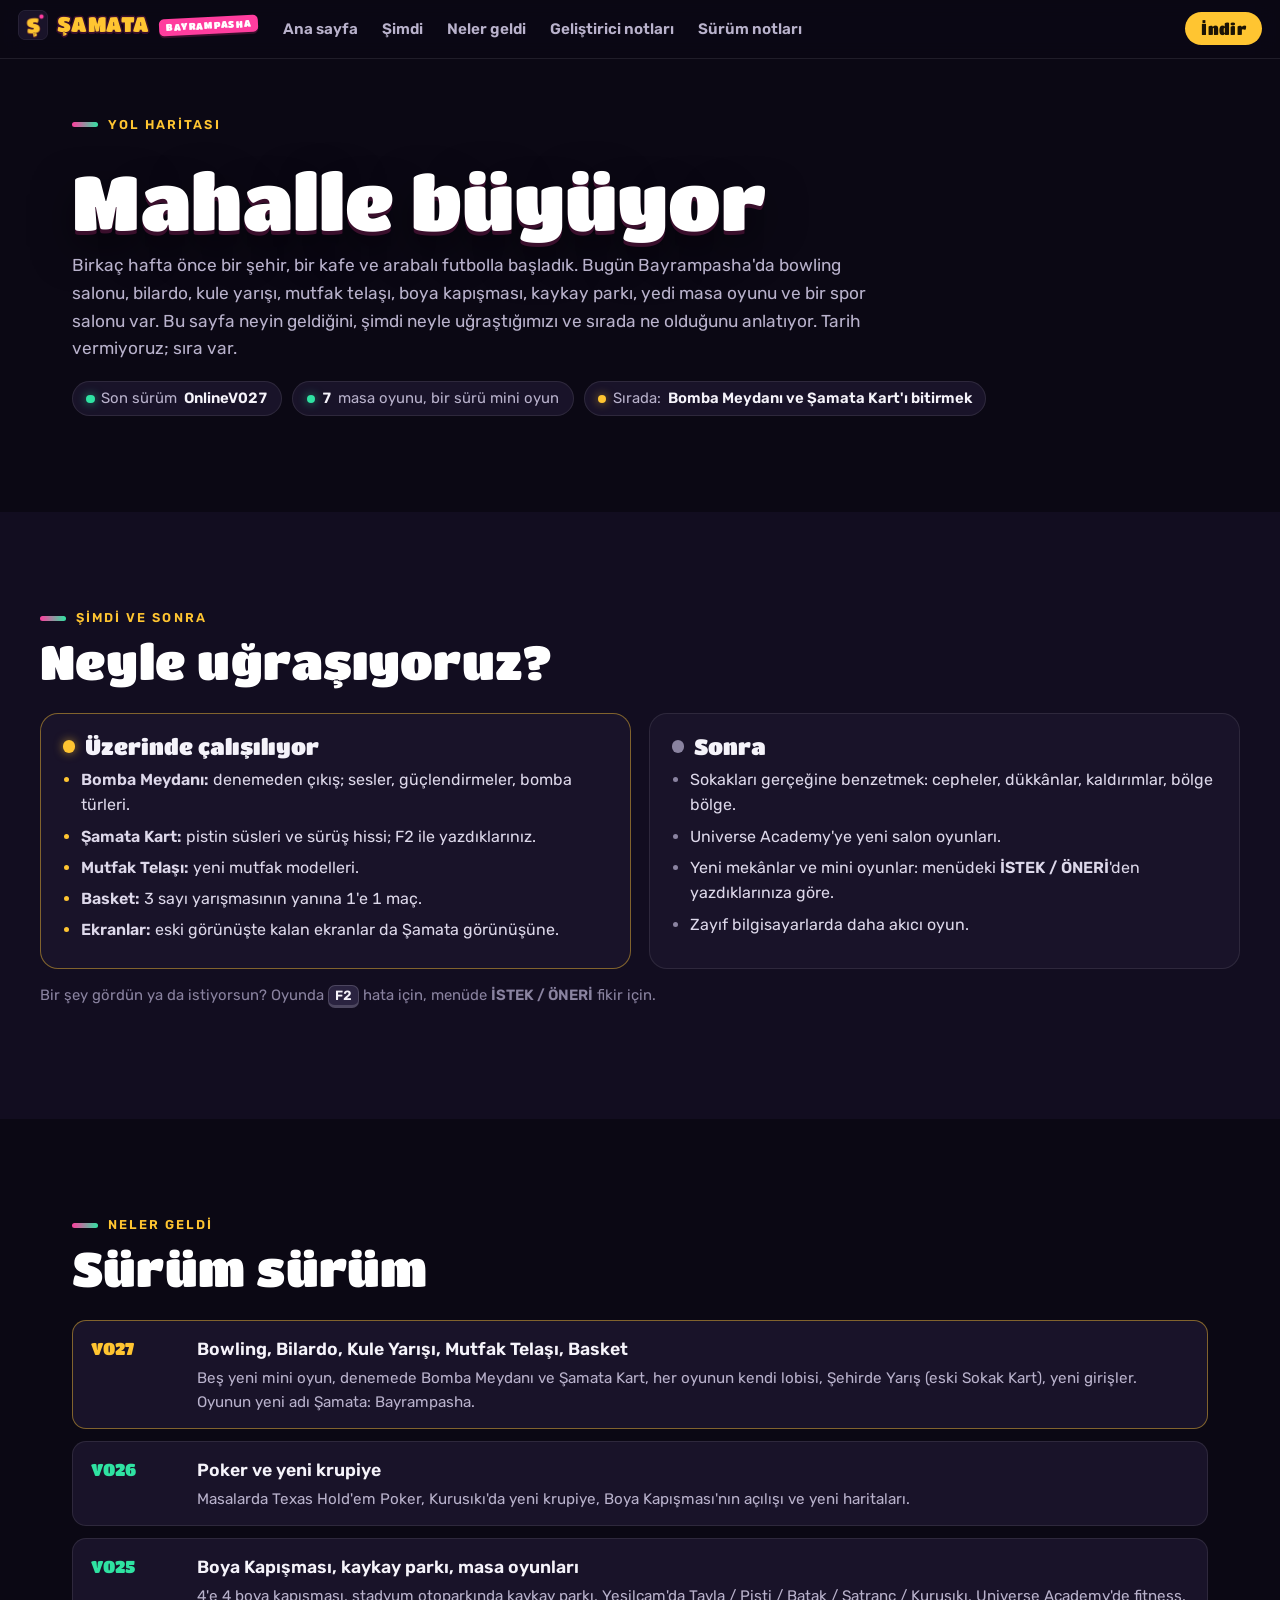
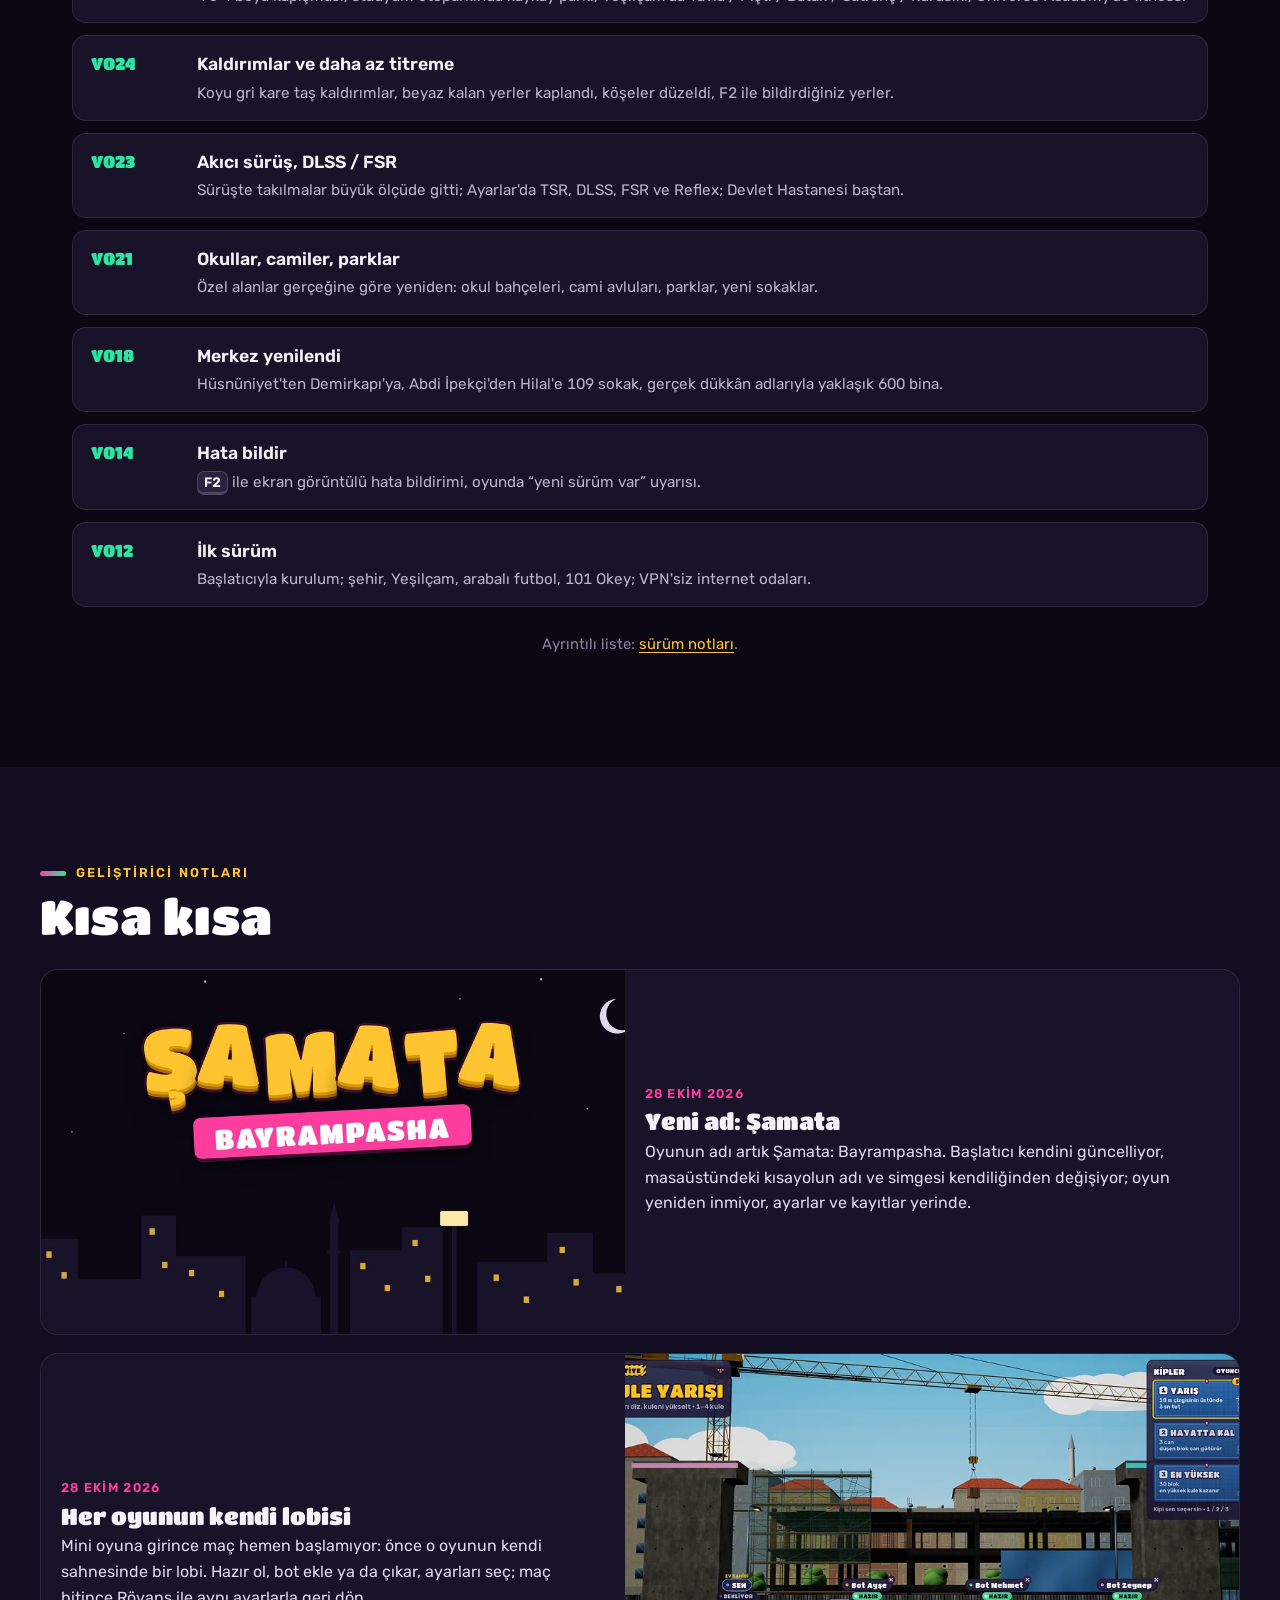
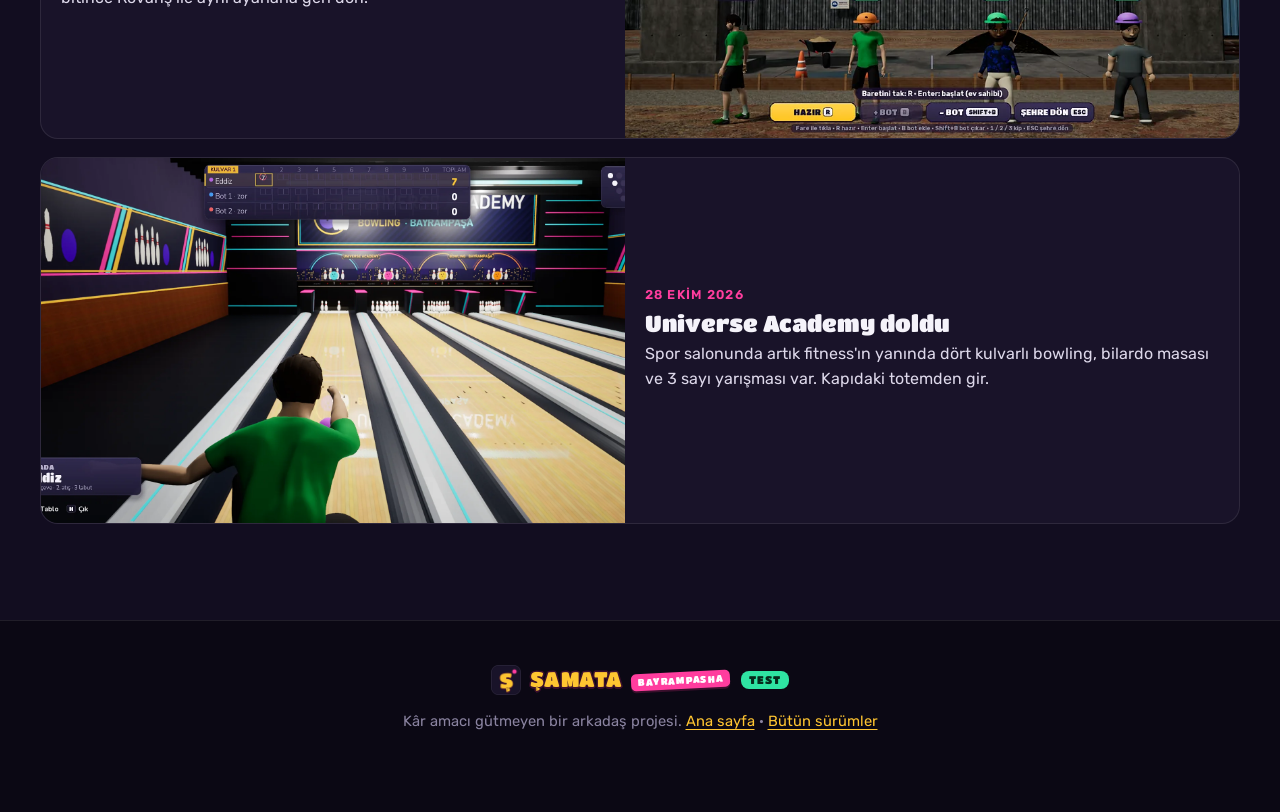
==== commit 2ad58879: "Site: 2026-10-28 23:53" ====
--- a/site/yol-haritasi.html
+++ b/site/yol-haritasi.html
@@ -3,20 +3,26 @@
 <head>
 <meta charset="utf-8">
 <meta name="viewport" content="width=device-width, initial-scale=1, viewport-fit=cover">
-<title>Yol haritası — Bayrampaşa</title>
-<meta name="description" content="Bayrampaşa'da neler geldi, şimdi neyle uğraşıyoruz, sırada ne var: sürüm sürüm kısa özet ve geliştirici notları.">
+<title>Yol haritası — Şamata: Bayrampasha</title>
+<meta name="description" content="Şamata: Bayrampasha'da neler geldi, şimdi neyle uğraşıyoruz, sırada ne var: sürüm sürüm kısa özet ve geliştirici notları.">
 <meta name="theme-color" content="#0b0814">
-<meta property="og:title" content="Bayrampaşa — yol haritası">
+<meta property="og:title" content="Şamata: Bayrampasha — yol haritası">
 <meta property="og:description" content="Neler geldi, şimdi ne yapıyoruz, sırada ne var.">
-<meta property="og:image" content="img/og.jpg">
+<meta property="og:image" content="https://bpasa.edizegemercan.com.tr/img/og.jpg">
+<meta property="og:image:width" content="1200">
+<meta property="og:image:height" content="630">
+<meta property="og:site_name" content="Şamata: Bayrampasha">
+<meta name="twitter:card" content="summary_large_image">
 <meta property="og:type" content="website">
-<link rel="icon" href="img/simge.svg" type="image/svg+xml">
+<link rel="icon" href="favicon.ico" sizes="16x16 24x24 32x32 48x48">
+<link rel="icon" href="img/simge-64.png" type="image/png" sizes="64x64">
+<link rel="apple-touch-icon" href="img/simge-180.png">
 <link rel="preload" href="font/titan.woff" as="font" type="font/woff" crossorigin>
 <link rel="stylesheet" href="stil.css">
 </head>
 <body class="yh">
 <header class="ust">
-  <a class="logo" href="index.html">BAYRAMPAŞA</a>
+  <a class="logo" href="index.html" aria-label="Şamata: Bayrampasha — ana sayfa"><span class="marka-kucuk"><img src="img/simge-64.png" alt="" width="30" height="30"><span class="marka-kucuk-ad" aria-hidden="true">ŞAMATA</span><span class="marka-kucuk-kurdele" aria-hidden="true">BAYRAMPASHA</span></span></a>
   <nav class="menu" aria-label="Bölümler">
     <a href="index.html">Ana sayfa</a>
     <a href="#simdi">Şimdi</a>
@@ -32,13 +38,13 @@
 <section class="bolum yh-giris" id="ust">
   <p class="ust-etiket">Yol haritası</p>
   <h1 class="yh-baslik">Mahalle büyüyor</h1>
-  <p class="giris">İki hafta önce bir şehir, bir kafe ve arabalı futbolla başladık. Bugün Bayrampaşa'da boya kapışması, kaykay parkı,
-    altı masa oyunu ve bir spor salonu var. Bu sayfa neyin geldiğini, şimdi neyle uğraştığımızı ve sırada ne olduğunu anlatıyor.
-    Tarih vermiyoruz; sıra var.</p>
+  <p class="giris">Birkaç hafta önce bir şehir, bir kafe ve arabalı futbolla başladık. Bugün Bayrampasha'da bowling salonu, bilardo,
+    kule yarışı, mutfak telaşı, boya kapışması, kaykay parkı, yedi masa oyunu ve bir spor salonu var. Bu sayfa neyin geldiğini,
+    şimdi neyle uğraştığımızı ve sırada ne olduğunu anlatıyor. Tarih vermiyoruz; sıra var.</p>
   <ul class="yh-ozet" aria-label="Kısa durum">
-    <li><span class="nokta tamam"></span>Son sürüm <b data-surum>OnlineV025</b></li>
-    <li><span class="nokta tamam"></span><b>6</b> masa oyunu, bir sürü mini oyun</li>
-    <li><span class="nokta suruyor"></span>Sırada: <b>gerçek modeller ve yeni haritalar</b></li>
+    <li><span class="nokta tamam"></span>Son sürüm <b data-surum>OnlineV027</b></li>
+    <li><span class="nokta tamam"></span><b>7</b> masa oyunu, bir sürü mini oyun</li>
+    <li><span class="nokta suruyor"></span>Sırada: <b>Bomba Meydanı ve Şamata Kart'ı bitirmek</b></li>
   </ul>
 </section>
 
@@ -50,18 +56,18 @@
     <article class="yh-kutu suruyor">
       <h3><span class="nokta suruyor"></span>Üzerinde çalışılıyor</h3>
       <ul>
-        <li><b>Boya Kapışması:</b> lobinin yeni sahnesi, yeni haritalar, silah dengesi.</li>
-        <li><b>Kurusıkı:</b> masadaki basit şekillerin yerine gerçek modeller.</li>
-        <li><b>Kaykay:</b> daha akıcı hız, parkın büyük hâli.</li>
-        <li><b>Masalar:</b> satrançta mat ve beraberlik ekranları, botların oyunu.</li>
-        <li><b>Görüntü:</b> bina ve dükkân duvarlarında kalan titremeler.</li>
+        <li><b>Bomba Meydanı:</b> denemeden çıkış; sesler, güçlendirmeler, bomba türleri.</li>
+        <li><b>Şamata Kart:</b> pistin süsleri ve sürüş hissi; F2 ile yazdıklarınız.</li>
+        <li><b>Mutfak Telaşı:</b> yeni mutfak modelleri.</li>
+        <li><b>Basket:</b> 3 sayı yarışmasının yanına 1'e 1 maç.</li>
+        <li><b>Ekranlar:</b> eski görünüşte kalan ekranlar da Şamata görünüşüne.</li>
       </ul>
     </article>
     <article class="yh-kutu">
       <h3><span class="nokta"></span>Sonra</h3>
       <ul>
         <li>Sokakları gerçeğine benzetmek: cepheler, dükkânlar, kaldırımlar, bölge bölge.</li>
-        <li>Simge yapılar: okul, hastane, cami, belediye; gece ışıkları.</li>
+        <li>Universe Academy'ye yeni salon oyunları.</li>
         <li>Yeni mekânlar ve mini oyunlar: menüdeki <b>İSTEK / ÖNERİ</b>'den yazdıklarınıza göre.</li>
         <li>Zayıf bilgisayarlarda daha akıcı oyun.</li>
       </ul>
@@ -75,6 +81,10 @@
   <p class="ust-etiket">Neler geldi</p>
   <h2>Sürüm sürüm</h2>
   <ol class="zaman">
+    <li><span class="surum-etiket">V027</span><div><h3>Bowling, Bilardo, Kule Yarışı, Mutfak Telaşı, Basket</h3>
+      <p>Beş yeni mini oyun, denemede Bomba Meydanı ve Şamata Kart, her oyunun kendi lobisi, Şehirde Yarış (eski Sokak Kart), yeni girişler. Oyunun yeni adı Şamata: Bayrampasha.</p></div></li>
+    <li><span class="surum-etiket">V026</span><div><h3>Poker ve yeni krupiye</h3>
+      <p>Masalarda Texas Hold'em Poker, Kurusıkı'da yeni krupiye, Boya Kapışması'nın açılışı ve yeni haritaları.</p></div></li>
     <li><span class="surum-etiket">V025</span><div><h3>Boya Kapışması, kaykay parkı, masa oyunları</h3>
       <p>4'e 4 boya kapışması, stadyum otoparkında kaykay parkı, Yeşilçam'da Tavla / Pişti / Batak / Satranç / Kurusıkı, Universe Academy'de fitness.</p></div></li>
     <li><span class="surum-etiket">V024</span><div><h3>Kaldırımlar ve daha az titreme</h3>
@@ -99,30 +109,29 @@
   <h2>Kısa kısa</h2>
   <div class="gunluk">
     <article class="not">
-      <img src="img/boya-lobi.jpg" alt="Boya Kapışması lobisi: karakter ve silah seçimi" loading="lazy">
+      <img src="img/og.jpg" alt="Şamata: Bayrampasha logosu" loading="lazy" width="1200" height="630">
       <div class="not-ic">
-        <time datetime="2026-10-25">25 Ekim 2026</time>
-        <h3>Boya Kapışması</h3>
-        <p>Girişte bir lobi açılıyor: iki takım sahnede, karakter ve silah seçimi, harita seçimi. Boş yerlere bot giriyor; tek başına da
-          oynanır. Maçta alanı kendi rengine boyayan takım kazanıyor.</p>
+        <time datetime="2026-10-28">28 Ekim 2026</time>
+        <h3>Yeni ad: Şamata</h3>
+        <p>Oyunun adı artık Şamata: Bayrampasha. Başlatıcı kendini güncelliyor, masaüstündeki kısayolun adı ve simgesi kendiliğinden
+          değişiyor; oyun yeniden inmiyor, ayarlar ve kayıtlar yerinde.</p>
       </div>
     </article>
     <article class="not">
-      <img src="img/kaykay-gece.jpg" alt="Gece kaykay parkı" loading="lazy">
+      <img src="img/lobi-kule.webp" alt="Kule Yarışı lobisi: şantiyede oyuncular ve kip seçimi" loading="lazy" width="960" height="540">
       <div class="not-ic">
-        <time datetime="2026-10-25">25 Ekim 2026</time>
-        <h3>Otopark kaykay parkı oldu</h3>
-        <p>Stadyum otoparkının tamamı park: half-pipe, havuz, raylar, merdivenler. Geceleri lambalar yanıyor. Grind için rayın
-          üstüne zıpla.</p>
+        <time datetime="2026-10-28">28 Ekim 2026</time>
+        <h3>Her oyunun kendi lobisi</h3>
+        <p>Mini oyuna girince maç hemen başlamıyor: önce o oyunun kendi sahnesinde bir lobi. Hazır ol, bot ekle ya da çıkar, ayarları seç;
+          maç bitince Rövanş ile aynı ayarlarla geri dön.</p>
       </div>
     </article>
     <article class="not">
-      <img src="img/masa.jpg" alt="Yeşilçam'da satranç masası" loading="lazy">
+      <img src="img/bowling.webp" alt="Universe Academy bowling salonu" loading="lazy" width="1920" height="1080">
       <div class="not-ic">
-        <time datetime="2026-10-25">25 Ekim 2026</time>
-        <h3>Masalarda altı oyun</h3>
-        <p>Okey masasına oturunca ne oynayacağınızı seçiyorsunuz. Satranç taşları gerçek modeller, bota karşı Stockfish oynuyor;
-          Pişti ve Batak'ta gerçek iskambil kartları.</p>
+        <time datetime="2026-10-28">28 Ekim 2026</time>
+        <h3>Universe Academy doldu</h3>
+        <p>Spor salonunda artık fitness'ın yanında dört kulvarlı bowling, bilardo masası ve 3 sayı yarışması var. Kapıdaki totemden gir.</p>
       </div>
     </article>
   </div>
@@ -130,7 +139,7 @@
 </main>
 
 <footer class="alt">
-  <p class="alt-baslik">BAYRAMPAŞA <span class="rozet-test kucuk">TEST</span></p>
+  <p class="alt-baslik" aria-label="Şamata: Bayrampasha, test sürümü"><span class="marka-kucuk"><img src="img/simge-64.png" alt="" width="30" height="30"><span class="marka-kucuk-ad" aria-hidden="true">ŞAMATA</span><span class="marka-kucuk-kurdele" aria-hidden="true">BAYRAMPASHA</span></span> <span class="rozet-test kucuk">TEST</span></p>
   <p>Kâr amacı gütmeyen bir arkadaş projesi. <a href="index.html">Ana sayfa</a> · <a href="https://github.com/EddizEge/BayrampashaGame/releases">Bütün sürümler</a></p>
 </footer>
 </body>
--- a/site/stil.css
+++ b/site/stil.css
@@ -1,4 +1,4 @@
-/* Bayrampaşa sitesi (2026-10-25, V025): oyunun bugünkü dili — Boya Kapışması lobisi ve oyun arayüzü (AstraUiStyle): koyu mürekkep
+/* Şamata: Bayrampasha sitesi (2026-10-25, V025; ad + logo 2f 2026-10-27): oyunun bugünkü dili — Boya Kapışması lobisi ve oyun arayüzü (AstraUiStyle): koyu mürekkep
    zemin, altın vurgu (BAŞLAT / OYNA), pembe ve nane takım renkleri, başlıklar Titan One, metin Rubik. Yazı tipleri yerel dosya
    (font/, OFL; dış kaynak yok: CSP 'self'); Titan One'da İ yok, o harf Rubik Black'ten (unicode-range), oyundaki gibi.
    Hareket: düğmelere basınca küçülme (160 ms), açılışta kahramanın bir kez belirmesi; sürekli hareket yok. Telefona öncelikli. */
@@ -33,7 +33,7 @@
 * { box-sizing: border-box; }
 html { scroll-behavior: smooth; scroll-padding-top: 68px; -webkit-text-size-adjust: 100%; }
 body { margin: 0; background: var(--murekkep); color: var(--yazi); font: 400 16px/1.6 var(--metin); }
-img { max-width: 100%; display: block; }
+img { max-width: 100%; height: auto; display: block; }
 html, body { overflow-x: hidden; }
 main, section, figure { min-width: 0; }
 a { color: var(--altin); text-underline-offset: 3px; }
@@ -51,7 +51,19 @@
   padding: 10px 18px; background: rgba(11, 8, 20, .78); backdrop-filter: blur(14px) saturate(140%); -webkit-backdrop-filter: blur(14px) saturate(140%);
   border-bottom: 1px solid var(--cizgi);
 }
-.logo { flex-shrink: 0; font: 1.15rem/1 var(--baslik); letter-spacing: .03em; color: var(--altin); text-decoration: none; white-space: nowrap; }
+/* küçük marka (üst çubuk + alt bilgi): simge + ŞAMATA + kurdele. Küçük boyda kontur / gölge kalın (logo 2f'nin küçük hali, simge gibi) */
+.logo { flex-shrink: 0; text-decoration: none; }
+.marka-kucuk { display: inline-flex; align-items: center; gap: 9px; white-space: nowrap; }
+.marka-kucuk img { width: 30px; height: 30px; flex-shrink: 0; }
+.marka-kucuk-ad {
+  font: 1.32rem/1 var(--baslik); letter-spacing: .02em; color: var(--altin);
+  -webkit-text-stroke: 3px #3a0f2c; paint-order: stroke fill; text-shadow: 0 2px 0 #3a0f2c;
+}
+.marka-kucuk-kurdele {
+  font: .6rem/1 var(--baslik); letter-spacing: .08em; color: #fff; background: var(--pembe);
+  padding: 4px 7px 3px; border-radius: 5px; transform: rotate(-3deg); box-shadow: 0 2px 0 #3a0f2c;
+}
+.gorunmez { position: absolute; width: 1px; height: 1px; margin: -1px; overflow: hidden; clip-path: inset(50%); white-space: nowrap; }
 .menu { display: flex; gap: 2px; overflow-x: auto; min-width: 0; scrollbar-width: none; flex: 1; mask-image: linear-gradient(90deg, #000 85%, transparent); }
 .menu::-webkit-scrollbar { display: none; }
 .menu a { color: var(--soluk); text-decoration: none; padding: 6px 11px; border-radius: 999px; white-space: nowrap; font-size: .95rem; font-weight: 500;
@@ -71,10 +83,24 @@
               linear-gradient(90deg, rgba(11, 8, 20, .78) 0%, rgba(11, 8, 20, .25) 55%, transparent 80%);
 }
 .kahraman-ic { padding: 28px 20px 48px; max-width: 780px; }
-.kahraman h1 {
-  margin: .18em 0 .08em; font: clamp(3rem, 13vw, 7.2rem)/.92 var(--baslik); letter-spacing: .01em; color: #fff;
-  text-shadow: 0 .05em 0 #3a0f2c, 0 .09em 0 rgba(0, 0, 0, .35), 0 20px 50px rgba(0, 0, 0, .55);
-  -webkit-text-stroke: .02em rgba(0, 0, 0, .25);
+/* logo 2f (_shared/marka/KARAR.md, tasarim/PartiYukleme.dc.html): değerler 148 px'lik tasarımdan em'e (÷148); kurdele kendi yazısına göre (÷48) */
+.marka { display: inline-flex; flex-direction: column; align-items: center; margin: .14em 0 .12em; font: clamp(3.4rem, 19vw, 9.25rem)/1 var(--baslik); }
+.marka-kelime {
+  display: flex; align-items: flex-end; gap: .0135em; color: var(--altin);
+  -webkit-text-stroke: .054em #3a0f2c; paint-order: stroke fill;
+  text-shadow: 0 .034em 0 #d99a00, 0 .068em 0 #a86c00, 0 .101em 0 #3a0f2c, 0 .19em .23em rgba(0, 0, 0, .55);
+}
+.marka-kelime > span { display: inline-block; }
+.marka-kelime > :nth-child(1) { transform: rotate(-7deg); }
+.marka-kelime > :nth-child(2) { transform: translateY(-.0676em) rotate(4deg); }
+.marka-kelime > :nth-child(3) { transform: translateY(.0338em) rotate(-3deg); }
+.marka-kelime > :nth-child(4) { transform: translateY(-.0541em) rotate(6deg); }
+.marka-kelime > :nth-child(5) { transform: translateY(.0203em) rotate(-5deg); }
+.marka-kelime > :nth-child(6) { transform: translateY(-.0811em) rotate(7deg); }
+.marka-kurdele {
+  margin-top: .42em; font-size: .324em; line-height: 1; letter-spacing: .06em; color: #fff; background: var(--pembe);
+  padding: .29em .75em .19em; border-radius: .27em; transform: rotate(-3deg);
+  box-shadow: 0 .125em 0 #3a0f2c, 0 .375em .58em rgba(0, 0, 0, .5);
 }
 .slogan { font-size: clamp(1.08rem, 3.6vw, 1.4rem); color: #ece8f6; max-width: 32em; margin: .4em 0 1.2em; font-weight: 500; text-wrap: pretty; }
 .kahraman-eylem { display: flex; flex-wrap: wrap; align-items: center; gap: 14px 18px; }
@@ -85,6 +111,8 @@
   padding: 7px 12px 6px; border-radius: 8px; background: var(--pembe); transform: rotate(-3deg);
   box-shadow: 0 6px 22px rgba(255, 61, 158, .45);
 }
+.kahraman .rozet-test { background: var(--nane); color: #062a1c; box-shadow: 0 6px 22px rgba(47, 227, 162, .3); }
+.alt-baslik .rozet-test { background: var(--nane); color: #062a1c; }
 .rozet-test.kucuk { font-size: .66rem; padding: 4px 8px 3px; vertical-align: middle; transform: none; box-shadow: none; }
 
 /* İNDİR: oyundaki BAŞLAT düğmesi gibi altın, koyu yazı; basınca biraz küçülür */
@@ -114,7 +142,17 @@
   .kahraman-ic > :nth-child(4) { animation-delay: .18s; }
   .kahraman-ic > :nth-child(5) { animation-delay: .24s; }
   .kahraman-ic > .rozet-test { animation-name: belir-rozet; }
-}
+  .kahraman-ic > .marka { animation: none; }
+  .marka-kelime > span { animation: harf .5s var(--cikis) both; }
+  .marka-kelime > :nth-child(2) { animation-delay: .04s; }
+  .marka-kelime > :nth-child(3) { animation-delay: .08s; }
+  .marka-kelime > :nth-child(4) { animation-delay: .12s; }
+  .marka-kelime > :nth-child(5) { animation-delay: .16s; }
+  .marka-kelime > :nth-child(6) { animation-delay: .2s; }
+  .marka-kurdele { animation: kurdele .45s var(--cikis) .26s both; }
+}
+@keyframes harf { from { opacity: 0; translate: 0 .16em; } }
+@keyframes kurdele { from { opacity: 0; scale: .94; } }
 @keyframes belir { from { opacity: 0; transform: translateY(14px); } }
 @keyframes belir-rozet { from { opacity: 0; transform: translateY(14px) rotate(-3deg); } }
 
@@ -134,26 +172,143 @@
 .ortali { text-align: center; margin-top: 26px; }
 .turuncu { color: var(--turuncu); font-weight: 600; }
 
-/* öne çıkanlar (V025): büyük kare + yazı, sırayla sağ / sol */
+/* Bütün oyunlar (#oyunlar): hero'nun hemen altında, ilk ekranda başlığı ve ilk sırası görünür. Her oyun aynı boy döşeme (16:9 kare + ad +
+   tek satır + kişi / giriş). Döşeme bağlantı: yenilerde "Bu güncellemede"ki kartına kayar, öbürlerinde karesi büyür (#buyut).
+   Masaüstünde mini oyunlar 5'li; altta masa (4'lü, 2 sıra) + şehir (1'li, 2 sıra) aynı ızgaraya oturur: boş hücre yok. */
+.bolum.oyunlar { padding-top: 36px; }
+.oyunlar-bas { display: flex; flex-wrap: wrap; align-items: flex-end; justify-content: space-between; gap: 4px 24px; margin-bottom: 18px; }
+.oyunlar-bas h2 { margin: 0; }
+.oyunlar-bas .ince { margin: 0 0 .35em; max-width: 30em; }
+.grup-ad { font-size: .8rem; font-weight: 700; letter-spacing: .14em; text-transform: uppercase; color: var(--soluk); margin: 0 0 10px; }
+.grup-ad span { letter-spacing: .02em; text-transform: none; font-weight: 500; color: var(--silik); margin-left: .5em; }
+.dosemeler { list-style: none; margin: 0; padding: 0; display: grid; gap: 12px; grid-template-columns: repeat(2, minmax(0, 1fr)); }
+.oyunlar-alt { display: grid; gap: 26px 12px; margin-top: 26px; }
+.doseme {
+  display: flex; flex-direction: column; height: 100%; text-decoration: none; color: var(--yazi); background: var(--yuzey);
+  border: 1px solid var(--cizgi); border-radius: 14px; overflow: hidden; transition: transform .16s var(--cikis), border-color .15s ease;
+}
+.doseme:active { transform: scale(.98); }
+.doseme:focus-visible { outline: 2px solid var(--altin); outline-offset: 2px; }
+.doseme-gorsel { position: relative; display: block; overflow: hidden; background: var(--murekkep2); }
+.doseme-gorsel img { width: 100%; height: auto; aspect-ratio: 16 / 9; object-fit: cover; transition: transform .35s var(--cikis); }
+.doseme-ad { font: 1.08rem/1.1 var(--baslik); padding: 10px 12px 0; letter-spacing: .01em; }
+.doseme-tan { font-size: .85rem; line-height: 1.35; color: var(--soluk); padding: 4px 12px 0;
+  display: -webkit-box; -webkit-line-clamp: 2; -webkit-box-orient: vertical; overflow: hidden; min-height: calc(2 * 1.35em + 4px); }
+.doseme-bilgi { display: flex; flex-wrap: wrap; gap: 4px; padding: 8px 12px 12px; margin-top: auto; }
+.doseme-bilgi span { font-size: .72rem; font-weight: 600; padding: 2px 8px; border-radius: 999px; background: rgba(255, 255, 255, .07); color: #ddd8ea; }
+.doseme-bilgi span:first-child { background: rgba(255, 197, 49, .14); color: var(--altin-ust); }
+.isaret { position: absolute; top: 8px; left: 8px; font: .66rem/1 var(--baslik); letter-spacing: .1em; padding: 5px 8px 4px; border-radius: 6px;
+  transform: rotate(-3deg); box-shadow: 0 4px 14px rgba(0, 0, 0, .35); }
+.isaret.yeni { background: var(--altin); color: var(--altin-yazi); }
+.isaret.deneme { background: var(--turuncu); color: #2a1200; }
+/* başlık rengi: oyunun kendi vurgusu ("Bu güncellemede" ile aynı) */
+.doseme.d-bowling .doseme-ad { color: var(--mavi); }
+.doseme.d-bilardo .doseme-ad, .doseme.d-tavla .doseme-ad, .doseme.d-okey .doseme-ad { color: var(--nane); }
+.doseme.d-kule .doseme-ad, .doseme.d-poker .doseme-ad, .doseme.d-fitness .doseme-ad { color: var(--altin); }
+.doseme.d-mutfak .doseme-ad, .doseme.d-kaykay .doseme-ad { color: var(--turuncu); }
+.doseme.d-basket .doseme-ad, .doseme.d-boya .doseme-ad, .doseme.d-pisti .doseme-ad { color: var(--pembe); }
+.doseme.d-bomba .doseme-ad, .doseme.d-kurusiki .doseme-ad { color: #ff6b5a; }
+.doseme.d-samata .doseme-ad { color: #b48cff; }
+.doseme.d-futbol .doseme-ad, .doseme.d-yaris .doseme-ad, .doseme.d-batak .doseme-ad, .doseme.d-satranc .doseme-ad { color: #7fb2ff; }
+@media (hover: hover) and (pointer: fine) {
+  .doseme:hover { border-color: rgba(255, 255, 255, .22); }
+  .doseme:hover .doseme-gorsel img { transform: scale(1.04); }
+}
+@media (prefers-reduced-motion: reduce) {
+  .doseme, .doseme-gorsel img { transition: none; }
+}
+@media (max-width: 719px) {
+  .doseme-tan { -webkit-line-clamp: 3; min-height: calc(3 * 1.35em + 4px); }   /* telefonda döşeme dar: tanıtım kesilmesin */
+}
+@media (min-width: 720px) {
+  .dosemeler-masa { grid-template-columns: repeat(4, minmax(0, 1fr)); }
+}
+@media (min-width: 1040px) {
+  .bolum.oyunlar { padding-top: 40px; }
+  .dosemeler-mini { grid-template-columns: repeat(5, minmax(0, 1fr)); }
+  .oyunlar-alt { grid-template-columns: repeat(5, minmax(0, 1fr)); }
+  .grup-masa { grid-column: span 4; }
+  .dosemeler-sehir { grid-template-columns: minmax(0, 1fr); }
+}
+
+/* Bu güncellemede (V027): oyun kartları (ilki geniş), denemedekiler rozetli, öne çıkan Şehirde Yarış, lobi şeridi, ufak yenilikler.
+   Kartlar tıklanmaz: üstüne gelince büyüme yok (yalnız galeri büyür). Her oyunun başlık rengi kendi lobisinin vurgusu. */
 .one-cikan { display: grid; gap: 20px; align-items: center; margin: 0 0 56px; }
 .one-cikan:last-child { margin-bottom: 0; }
 .one-gorsel { margin: 0; border-radius: 22px; overflow: hidden; box-shadow: var(--golge); position: relative; background: var(--yuzey); }
-.one-gorsel img { width: 100%; aspect-ratio: 16 / 9; object-fit: cover; }
+.one-gorsel img { width: 100%; height: auto; aspect-ratio: 16 / 9; object-fit: cover; }
 .one-gorsel::after { content: ""; position: absolute; inset: 0; border-radius: inherit; box-shadow: inset 0 0 0 1px rgba(255, 255, 255, .1); pointer-events: none; }
 .one-yazi h3 { font: clamp(1.7rem, 5vw, 2.3rem)/1.05 var(--baslik); margin: 0 0 .35em; }
 .one-yazi p { color: #ddd8ea; margin: 0 0 .8em; }
-.boya .one-yazi h3 { color: var(--pembe); }
-.kaykay .one-yazi h3 { color: var(--altin); }
-.masa .one-yazi h3 { color: var(--nane); }
-.akademi .one-yazi h3 { color: var(--mavi); }
-.boya .one-gorsel { box-shadow: 0 18px 60px rgba(255, 61, 158, .22), var(--golge); }
-.takimlar { display: flex; align-items: center; gap: 10px; margin: 0 0 .6em; }
-.takim { font: .95rem/1 var(--baslik); letter-spacing: .06em; padding: 7px 12px 6px; border-radius: 8px; color: #fff; }
-.takim.pembe { background: var(--pembe); }
-.takim.nane { background: var(--nane); color: #062a1d; }
-.vs { font: .9rem/1 var(--baslik); color: var(--silik); }
-.cipler { list-style: none; display: flex; flex-wrap: wrap; gap: 8px; padding: 0; margin: .4em 0 0; }
-.cipler li { background: rgba(47, 227, 162, .1); border: 1px solid rgba(47, 227, 162, .35); color: #c9f7e6; padding: 4px 12px; border-radius: 999px; font-size: .9rem; font-weight: 500; }
+.ust-not { font-size: .78rem !important; font-weight: 600; letter-spacing: .14em; text-transform: uppercase; color: var(--turuncu) !important; margin: 0 0 .5em !important; }
+.yaris .one-yazi h3 { color: var(--mavi); }
+.yaris .one-gorsel { box-shadow: 0 18px 60px rgba(76, 141, 255, .2), var(--golge); }
+
+.yeni-oyunlar, .deneme-oyunlar { display: grid; gap: 18px; grid-template-columns: minmax(0, 1fr); }
+.oyun-kart { background: var(--yuzey); border: 1px solid var(--cizgi); border-radius: var(--yaricap); overflow: hidden; display: flex; flex-direction: column; }
+.oyun-gorsel { margin: 0; position: relative; background: var(--murekkep2); }
+.oyun-gorsel img { width: 100%; height: auto; aspect-ratio: 16 / 9; object-fit: cover; }
+.oyun-yazi { padding: 16px 18px 20px; }
+.oyun-yazi h3 { font: 1.6rem/1.05 var(--baslik); margin: 0 0 .4em; }
+.oyun-yazi p { color: var(--soluk); margin: 0; }
+.oyun-bilgi { list-style: none; display: flex; flex-wrap: wrap; gap: 6px; padding: 0; margin: 0 0 .7em; }
+.oyun-bilgi li { font-size: .84rem; font-weight: 600; padding: 3px 10px; border-radius: 999px; background: rgba(255, 255, 255, .07); color: #ddd8ea; }
+.oyun-bilgi li:first-child { background: rgba(255, 197, 49, .14); color: var(--altin-ust); font-variant-numeric: tabular-nums; }
+.bowling h3 { color: var(--mavi); }
+.bilardo h3 { color: var(--nane); }
+.kule h3 { color: var(--altin); }
+.mutfak h3 { color: var(--turuncu); }
+.basket h3 { color: var(--pembe); }
+.bomba h3 { color: #ff6b5a; }
+.samata h3 { color: #b48cff; }
+.rozet-deneme {
+  position: absolute; top: 12px; left: 12px; font: .8rem/1 var(--baslik); letter-spacing: .1em; color: #2a1200;
+  background: var(--turuncu); padding: 7px 11px 6px; border-radius: 8px; transform: rotate(-3deg);
+  box-shadow: 0 6px 20px rgba(0, 0, 0, .35);
+}
+.deneme-bas { margin: 46px 0 16px; display: flex; flex-wrap: wrap; align-items: baseline; gap: 4px 14px; }
+.deneme-bas h3 { font: 1.7rem/1.1 var(--baslik); margin: 0; color: var(--turuncu); }
+.deneme-bas p { margin: 0; }
+.yaris { margin-top: 56px; }
+
+.lobiler { margin: 56px 0 0; }
+.lobi-yazi h3 { font: clamp(1.5rem, 4.4vw, 2rem)/1.1 var(--baslik); margin: 0 0 .35em; color: #fff; }
+.lobi-yazi p { color: #ddd8ea; margin: 0 0 18px; max-width: 44em; }
+/* telefonda yana kaydırılan şerit (sonraki kare kenardan görünür), geniş ekranda 3'lü ızgara */
+.lobi-serit { list-style: none; margin: 0 -20px; padding: 0 20px 6px; display: grid; grid-auto-flow: column; grid-auto-columns: 76%; gap: 12px;
+  overflow-x: auto; scroll-snap-type: x mandatory; scroll-padding: 0 20px; scrollbar-width: none; }
+.lobi-serit::-webkit-scrollbar { display: none; }
+.lobi-serit li { scroll-snap-align: start; }
+.lobi-serit figure { margin: 0; }
+.lobi-serit img { width: 100%; height: auto; aspect-ratio: 16 / 9; object-fit: cover; border-radius: 12px; background: var(--yuzey); box-shadow: 0 0 0 1px var(--cizgi); }
+.lobi-serit figcaption { font-size: .9rem; color: var(--silik); margin-top: 8px; }
+.lobi-serit figcaption b { color: var(--yazi); margin-right: .35em; }
+
+.ufak-yenilikler { list-style: none; margin: 56px 0 0; padding: 0; display: grid; gap: 14px; }
+.ufak-yenilikler li { background: var(--yuzey); border: 1px solid var(--cizgi); border-radius: 14px; overflow: hidden; display: grid;
+  grid-template-columns: 38% minmax(0, 1fr); align-items: center; }
+.ufak-yenilikler img { width: 100%; height: 100%; aspect-ratio: 4 / 3; object-fit: cover; grid-row: span 2; }
+.ufak-yenilikler h3 { margin: 12px 14px 0; font-size: 1.05rem; align-self: end; }
+.ufak-yenilikler p { margin: 2px 14px 12px; color: var(--soluk); font-size: .9rem; align-self: start; }
+
+@media (min-width: 720px) {
+  .yeni-oyunlar, .deneme-oyunlar { grid-template-columns: repeat(2, minmax(0, 1fr)); }
+  .yeni-oyunlar .oyun-kart:first-child { grid-column: 1 / -1; display: grid; grid-template-columns: minmax(0, 1.5fr) minmax(0, 1fr); align-items: center; }
+  .yeni-oyunlar .oyun-kart:first-child .oyun-gorsel, .yeni-oyunlar .oyun-kart:first-child .oyun-gorsel img { height: 100%; }
+  .yeni-oyunlar .oyun-kart:first-child .oyun-yazi { padding: 22px 26px; }
+  .yeni-oyunlar .oyun-kart:first-child h3 { font-size: 2.2rem; }
+  .lobi-serit { margin: 0; padding: 0; grid-auto-flow: row; grid-template-columns: repeat(3, minmax(0, 1fr)); overflow: visible; gap: 18px 14px; }
+  .ufak-yenilikler { grid-template-columns: repeat(3, minmax(0, 1fr)); }
+  .ufak-yenilikler li { grid-template-columns: 1fr; align-items: start; align-content: start; }
+  .ufak-yenilikler h3, .ufak-yenilikler p { align-self: auto; }
+  .ufak-yenilikler img { aspect-ratio: 16 / 9; grid-row: auto; height: auto; }
+  .ufak-yenilikler h3 { margin-top: 14px; }
+  .ufak-yenilikler p { margin-bottom: 16px; }
+}
+@media (min-width: 1040px) {
+  .yeni-oyunlar { grid-template-columns: repeat(3, minmax(0, 1fr)); }
+  .yeni-oyunlar .oyun-kart:first-child { grid-column: span 2; }
+}
 
 /* özellik kartları */
 .kartlar { display: grid; gap: 18px; grid-template-columns: 1fr; }
@@ -249,7 +404,7 @@
 
 /* alt bilgi */
 .alt { padding: 44px 20px 64px; text-align: center; color: var(--silik); border-top: 1px solid var(--cizgi); font-size: .92rem; }
-.alt-baslik { font: 1.1rem/1 var(--baslik); letter-spacing: .04em; color: var(--yazi); }
+.alt-baslik { display: flex; justify-content: center; align-items: center; gap: 10px; margin: 0 0 1em; }
 .atif { max-width: 62em; margin: .7em auto; font-size: .84rem; }
 
 /* büyütme (dialog: ortadan, kısa) */
@@ -278,8 +433,12 @@
 }
 
 /* ---------------------------------------------------------------- ekran boyları */
+@media (max-width: 719px) {
+  .ust .marka-kucuk-kurdele { display: none; }
+}
 @media (max-width: 420px) {
-  .logo { font-size: 1rem; }
+  .marka-kucuk-ad { font-size: 1.15rem; }
+  .marka-kucuk img { width: 26px; height: 26px; }
   .menu a { padding: 6px 8px; font-size: .9rem; }
   .indir-dugme { width: 100%; }
   .ikincil-dugme { width: 100%; text-align: center; }
@@ -309,6 +468,13 @@
   .buyut[open] img { animation: none; }
 }
 
+/* geniş ekranda hero içeriği kadar (görsel yine tam): "Bütün oyunlar"ın başlığı ve ilk sırası ilk ekranda görünsün; üç düğme tek satır */
+@media (min-width: 960px) {
+  .kahraman { min-height: 0; }
+  .kahraman-ic { padding: 40px 52px 36px; max-width: 900px; }
+  .kahraman-eylem { flex-wrap: nowrap; }
+}
+
 /* ---------------------------------------------------------------- yol haritası sayfası (yol-haritasi.html)
    Aynı dil: durum renkleri nane = oyunda, altın = üzerinde çalışılıyor, soluk = sonra. */
 .yh-giris { padding-top: 56px; display: flex; flex-direction: column; gap: 14px; }
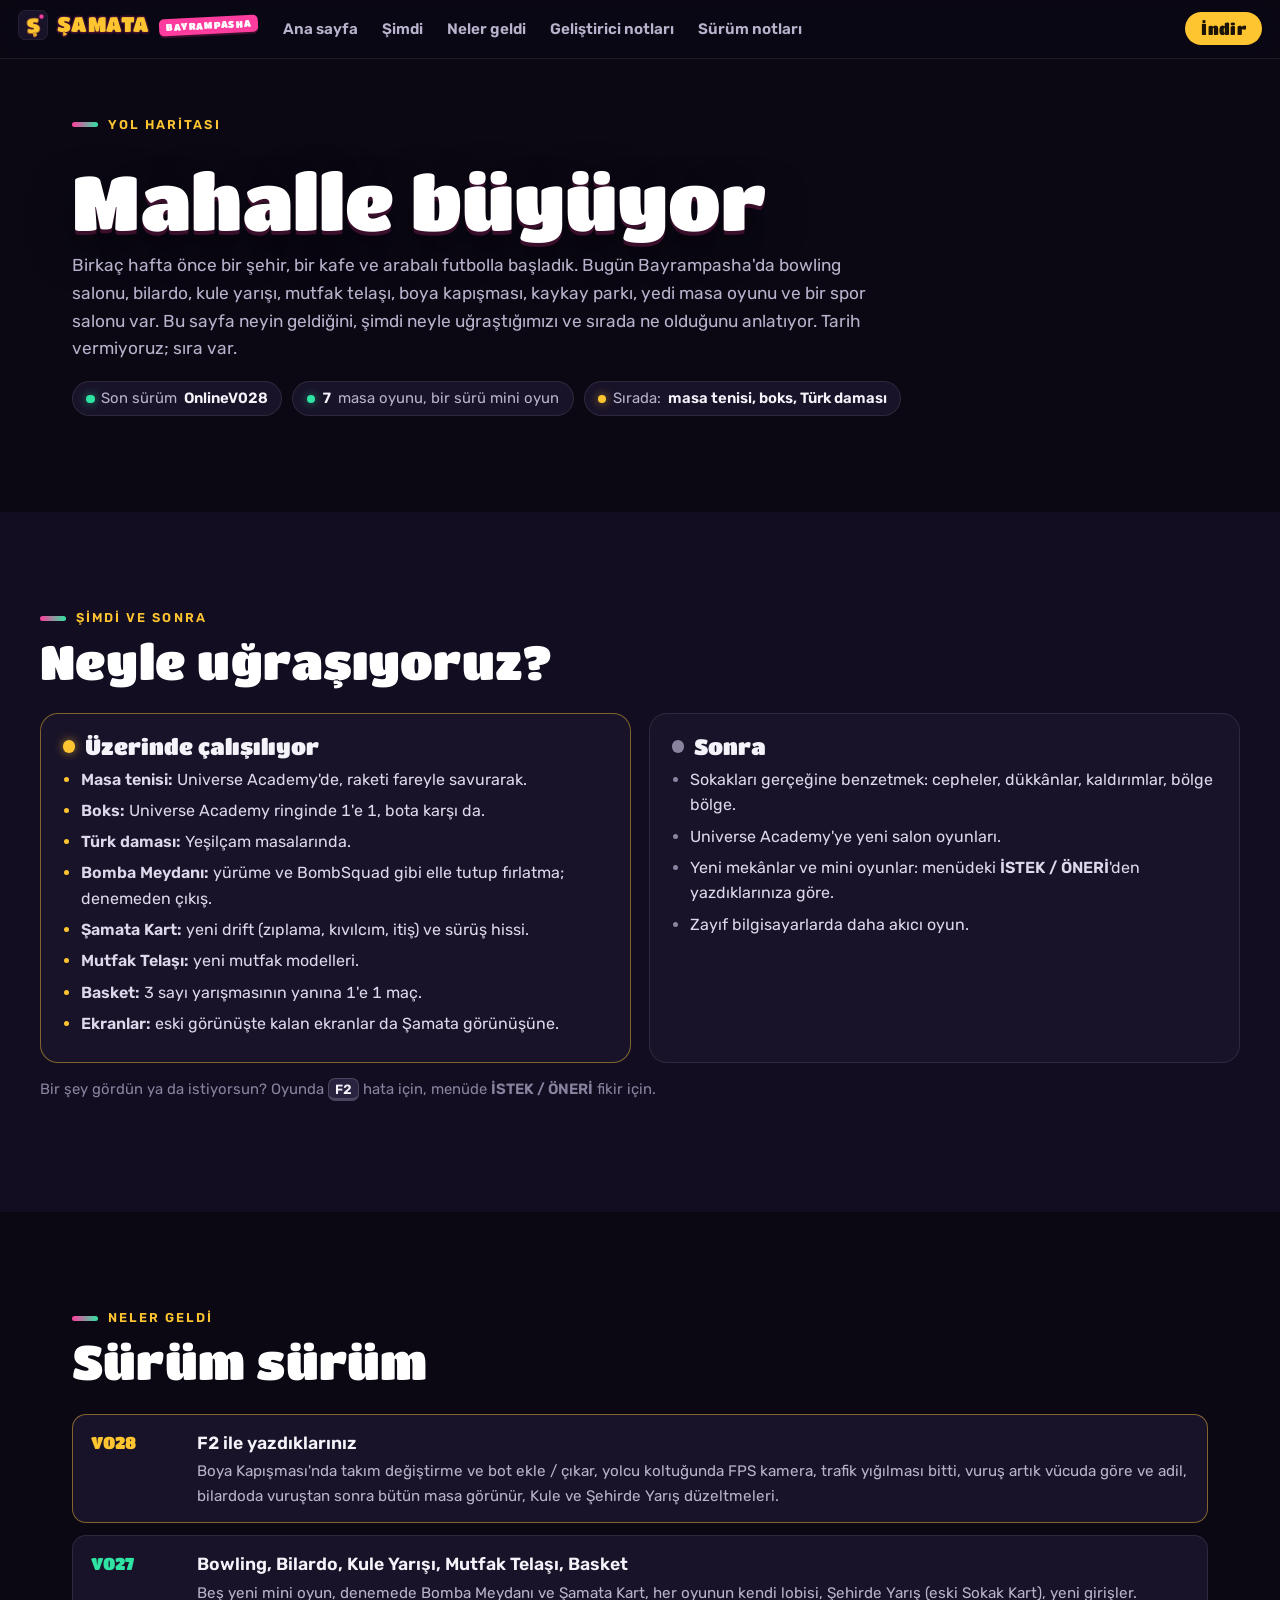
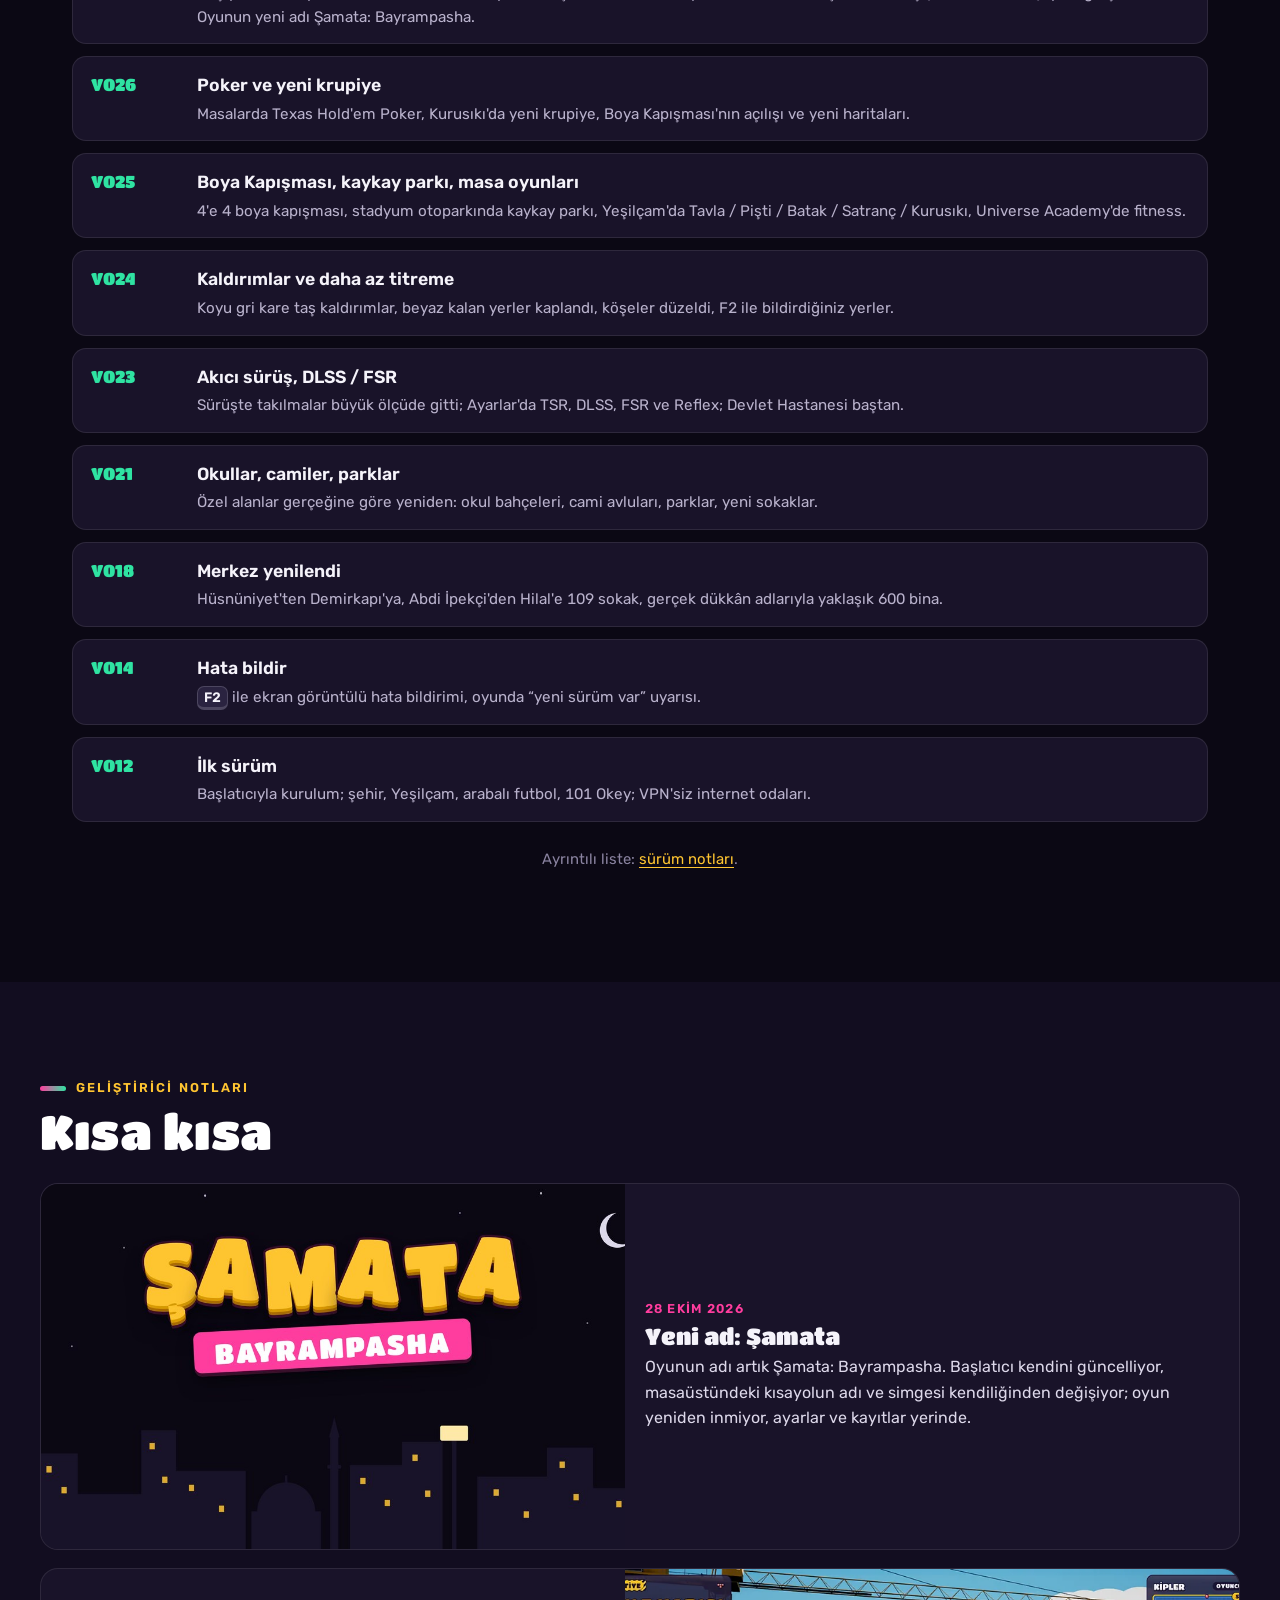
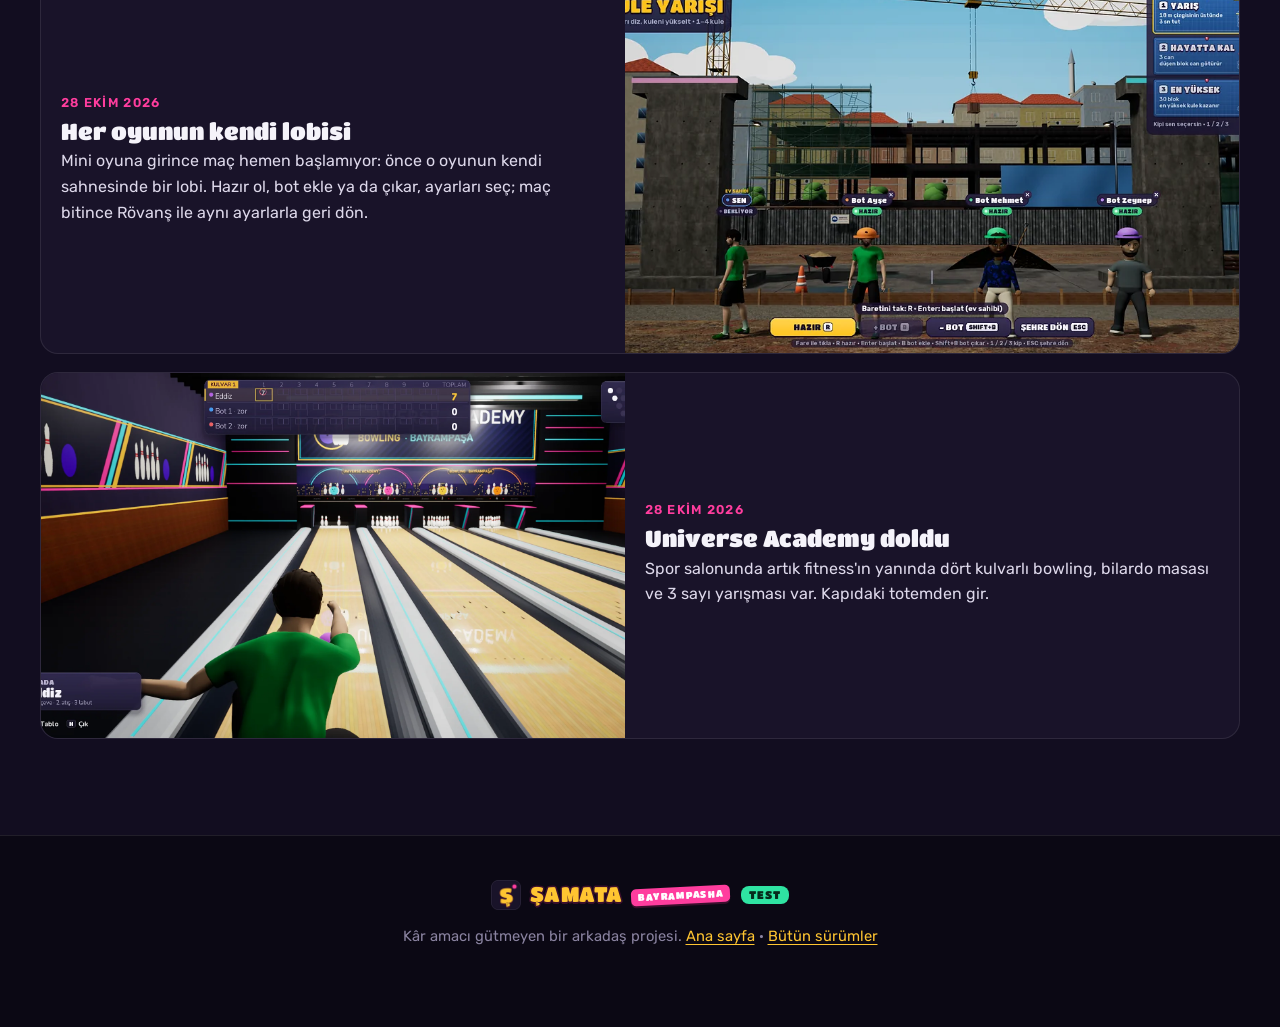
==== commit 648504ed: "Site: 2026-10-29 17:05" ====
--- a/site/yol-haritasi.html
+++ b/site/yol-haritasi.html
@@ -42,9 +42,9 @@
     kule yarışı, mutfak telaşı, boya kapışması, kaykay parkı, yedi masa oyunu ve bir spor salonu var. Bu sayfa neyin geldiğini,
     şimdi neyle uğraştığımızı ve sırada ne olduğunu anlatıyor. Tarih vermiyoruz; sıra var.</p>
   <ul class="yh-ozet" aria-label="Kısa durum">
-    <li><span class="nokta tamam"></span>Son sürüm <b data-surum>OnlineV027</b></li>
+    <li><span class="nokta tamam"></span>Son sürüm <b data-surum>OnlineV028</b></li>
     <li><span class="nokta tamam"></span><b>7</b> masa oyunu, bir sürü mini oyun</li>
-    <li><span class="nokta suruyor"></span>Sırada: <b>Bomba Meydanı ve Şamata Kart'ı bitirmek</b></li>
+    <li><span class="nokta suruyor"></span>Sırada: <b>masa tenisi, boks, Türk daması</b></li>
   </ul>
 </section>
 
@@ -56,8 +56,11 @@
     <article class="yh-kutu suruyor">
       <h3><span class="nokta suruyor"></span>Üzerinde çalışılıyor</h3>
       <ul>
-        <li><b>Bomba Meydanı:</b> denemeden çıkış; sesler, güçlendirmeler, bomba türleri.</li>
-        <li><b>Şamata Kart:</b> pistin süsleri ve sürüş hissi; F2 ile yazdıklarınız.</li>
+        <li><b>Masa tenisi:</b> Universe Academy'de, raketi fareyle savurarak.</li>
+        <li><b>Boks:</b> Universe Academy ringinde 1'e 1, bota karşı da.</li>
+        <li><b>Türk daması:</b> Yeşilçam masalarında.</li>
+        <li><b>Bomba Meydanı:</b> yürüme ve BombSquad gibi elle tutup fırlatma; denemeden çıkış.</li>
+        <li><b>Şamata Kart:</b> yeni drift (zıplama, kıvılcım, itiş) ve sürüş hissi.</li>
         <li><b>Mutfak Telaşı:</b> yeni mutfak modelleri.</li>
         <li><b>Basket:</b> 3 sayı yarışmasının yanına 1'e 1 maç.</li>
         <li><b>Ekranlar:</b> eski görünüşte kalan ekranlar da Şamata görünüşüne.</li>
@@ -81,6 +84,8 @@
   <p class="ust-etiket">Neler geldi</p>
   <h2>Sürüm sürüm</h2>
   <ol class="zaman">
+    <li><span class="surum-etiket">V028</span><div><h3>F2 ile yazdıklarınız</h3>
+      <p>Boya Kapışması'nda takım değiştirme ve bot ekle / çıkar, yolcu koltuğunda FPS kamera, trafik yığılması bitti, vuruş artık vücuda göre ve adil, bilardoda vuruştan sonra bütün masa görünür, Kule ve Şehirde Yarış düzeltmeleri.</p></div></li>
     <li><span class="surum-etiket">V027</span><div><h3>Bowling, Bilardo, Kule Yarışı, Mutfak Telaşı, Basket</h3>
       <p>Beş yeni mini oyun, denemede Bomba Meydanı ve Şamata Kart, her oyunun kendi lobisi, Şehirde Yarış (eski Sokak Kart), yeni girişler. Oyunun yeni adı Şamata: Bayrampasha.</p></div></li>
     <li><span class="surum-etiket">V026</span><div><h3>Poker ve yeni krupiye</h3>
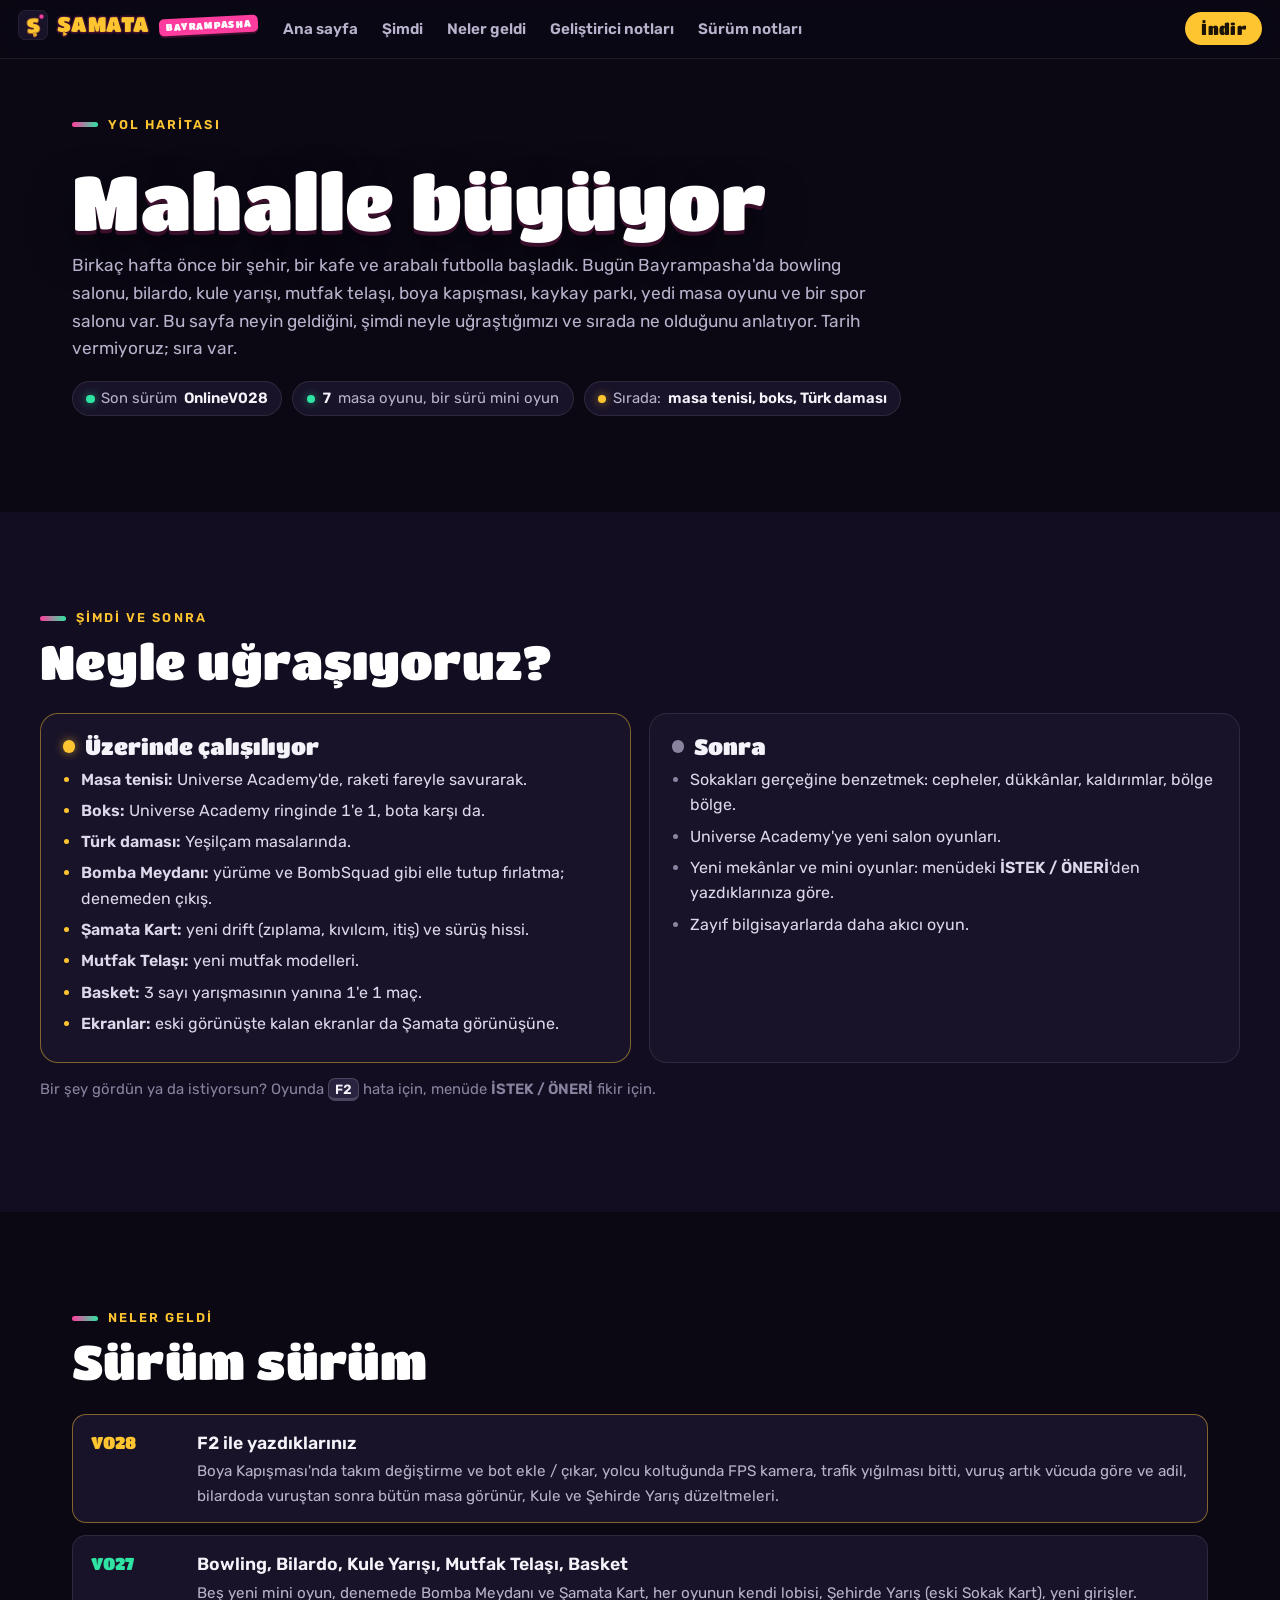
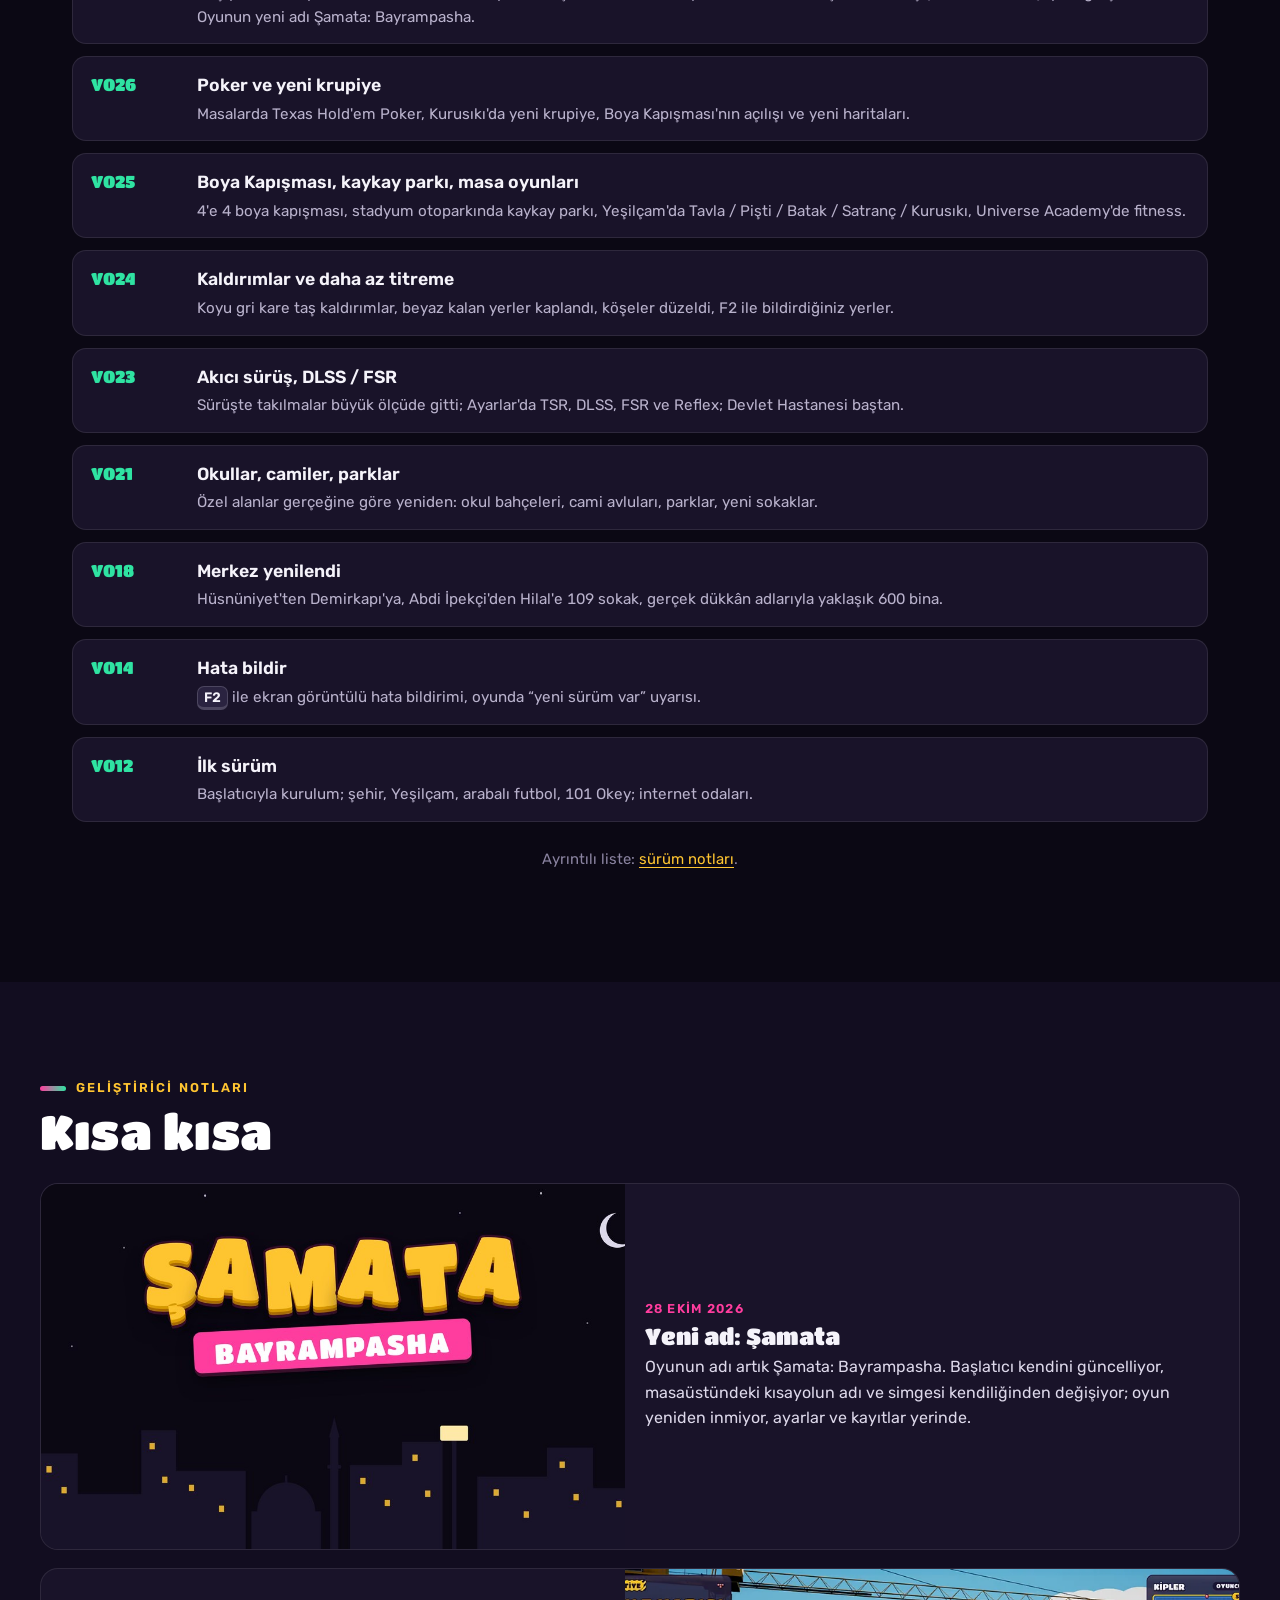
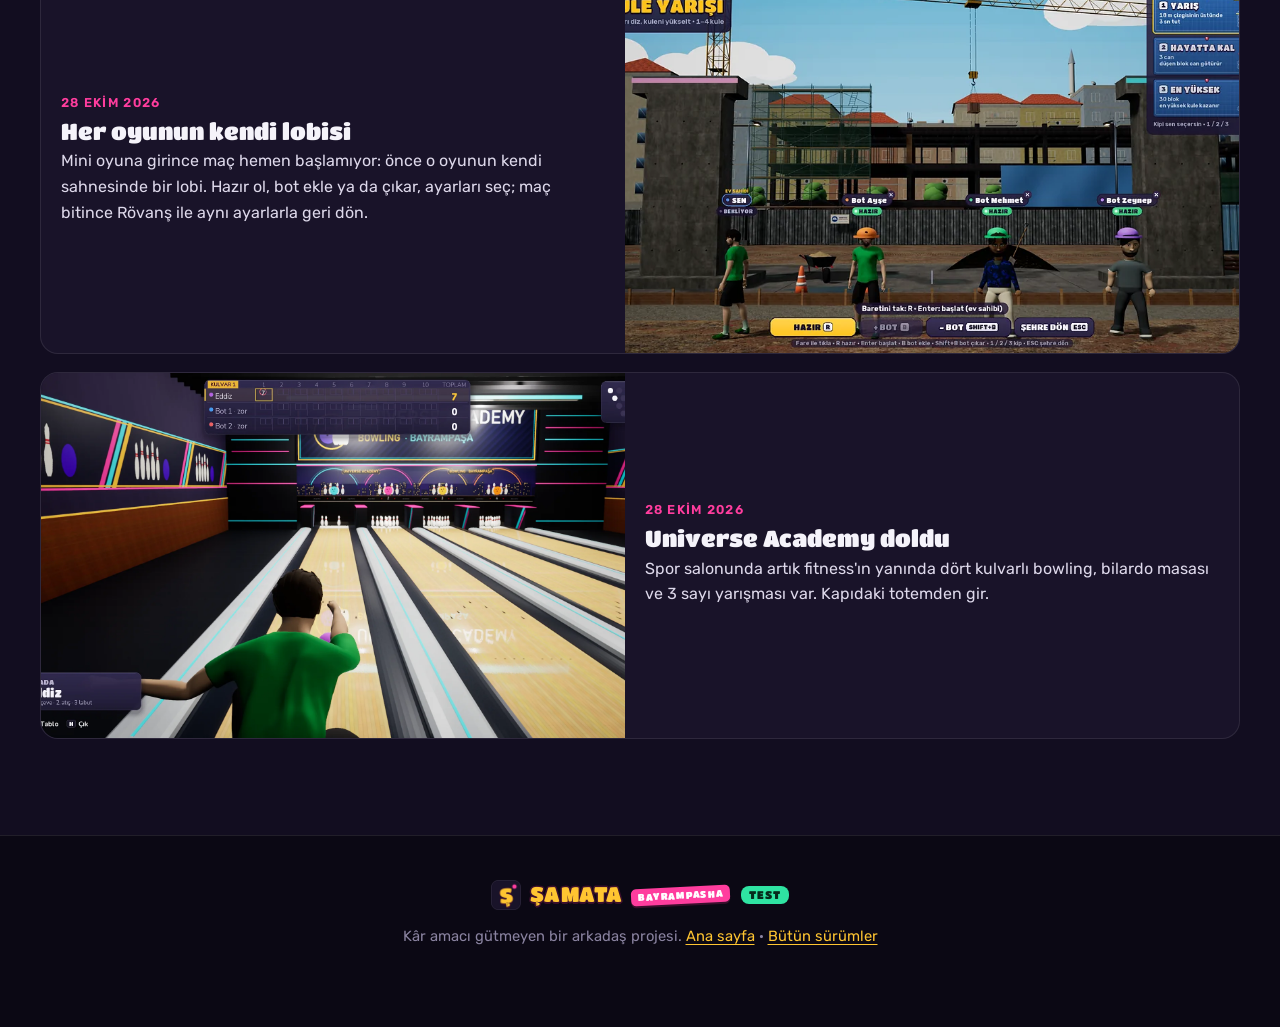
==== commit 5470b88e: "Site: 2026-10-29 17:09" ====
--- a/site/yol-haritasi.html
+++ b/site/yol-haritasi.html
@@ -103,7 +103,7 @@
     <li><span class="surum-etiket">V014</span><div><h3>Hata bildir</h3>
       <p><kbd>F2</kbd> ile ekran görüntülü hata bildirimi, oyunda “yeni sürüm var” uyarısı.</p></div></li>
     <li><span class="surum-etiket">V012</span><div><h3>İlk sürüm</h3>
-      <p>Başlatıcıyla kurulum; şehir, Yeşilçam, arabalı futbol, 101 Okey; VPN'siz internet odaları.</p></div></li>
+      <p>Başlatıcıyla kurulum; şehir, Yeşilçam, arabalı futbol, 101 Okey; internet odaları.</p></div></li>
   </ol>
   <p class="ince ortali">Ayrıntılı liste: <a href="index.html#surumler">sürüm notları</a>.</p>
 </section>
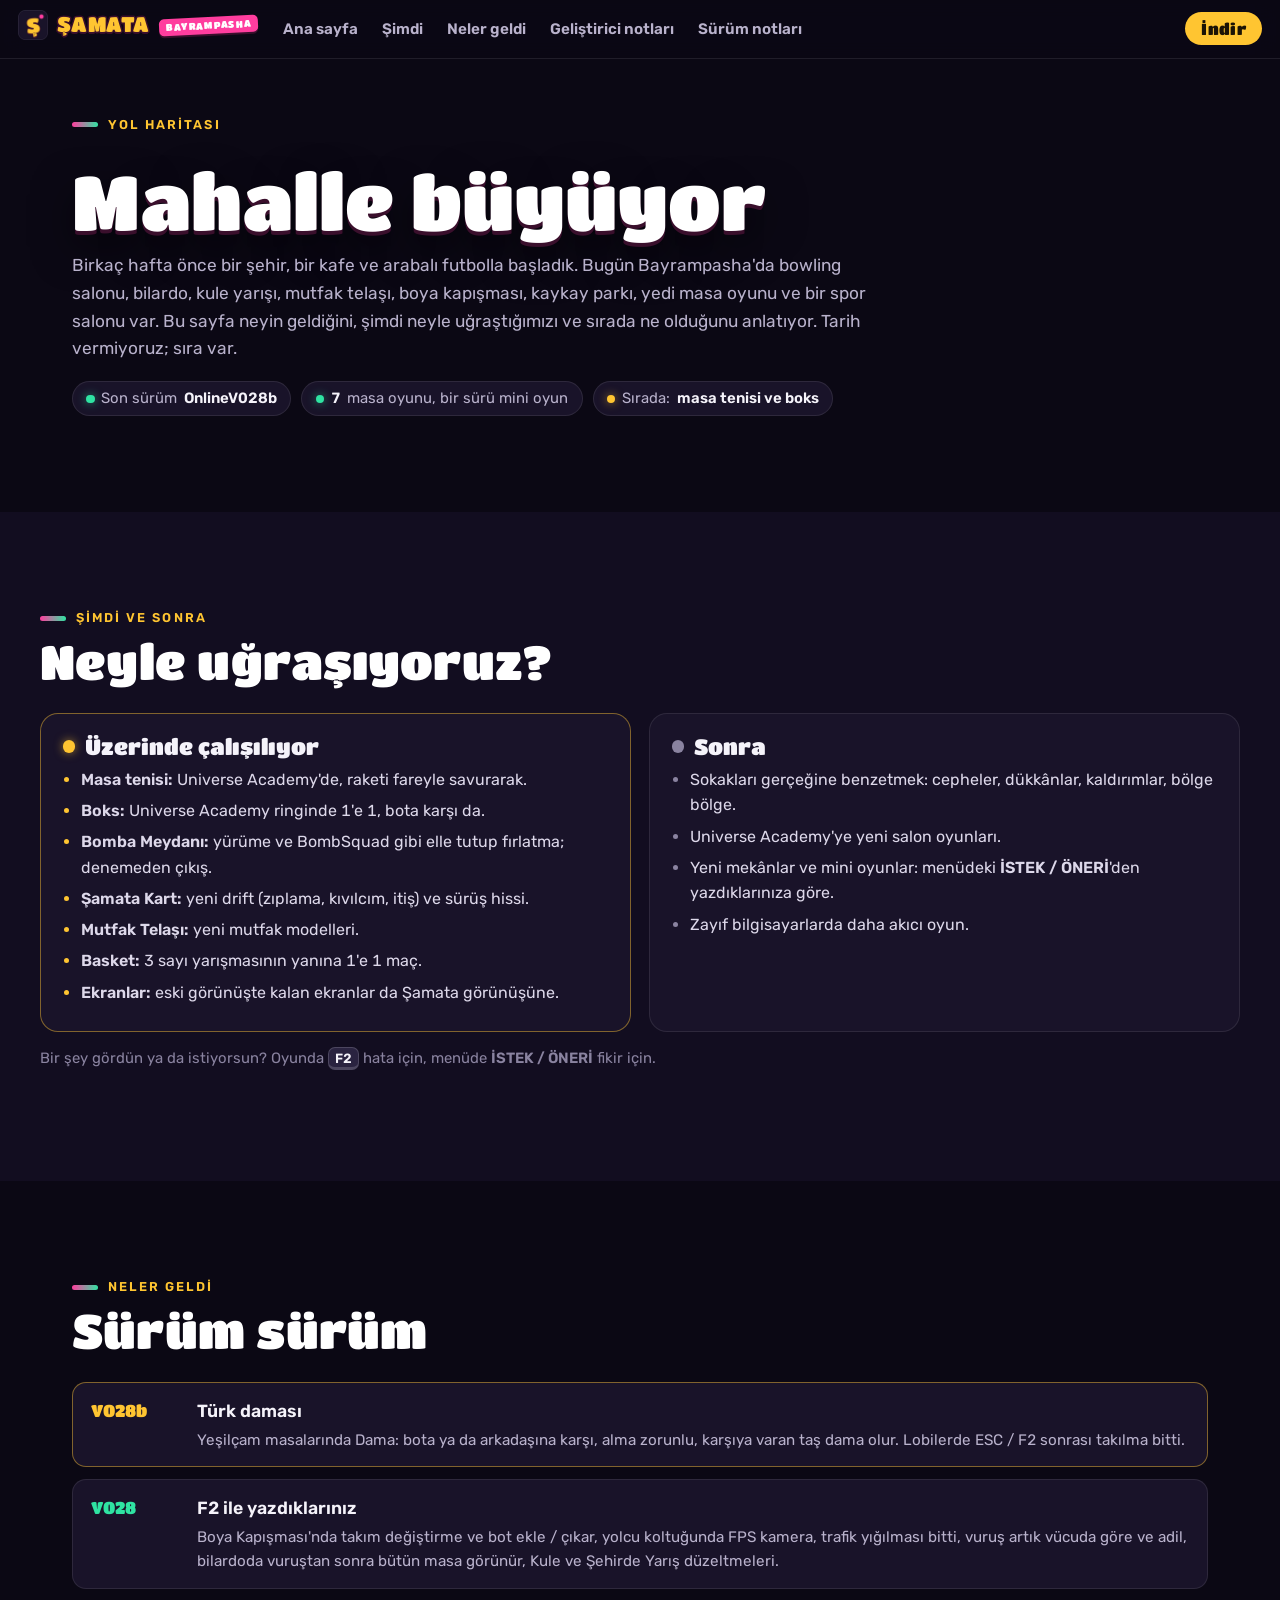
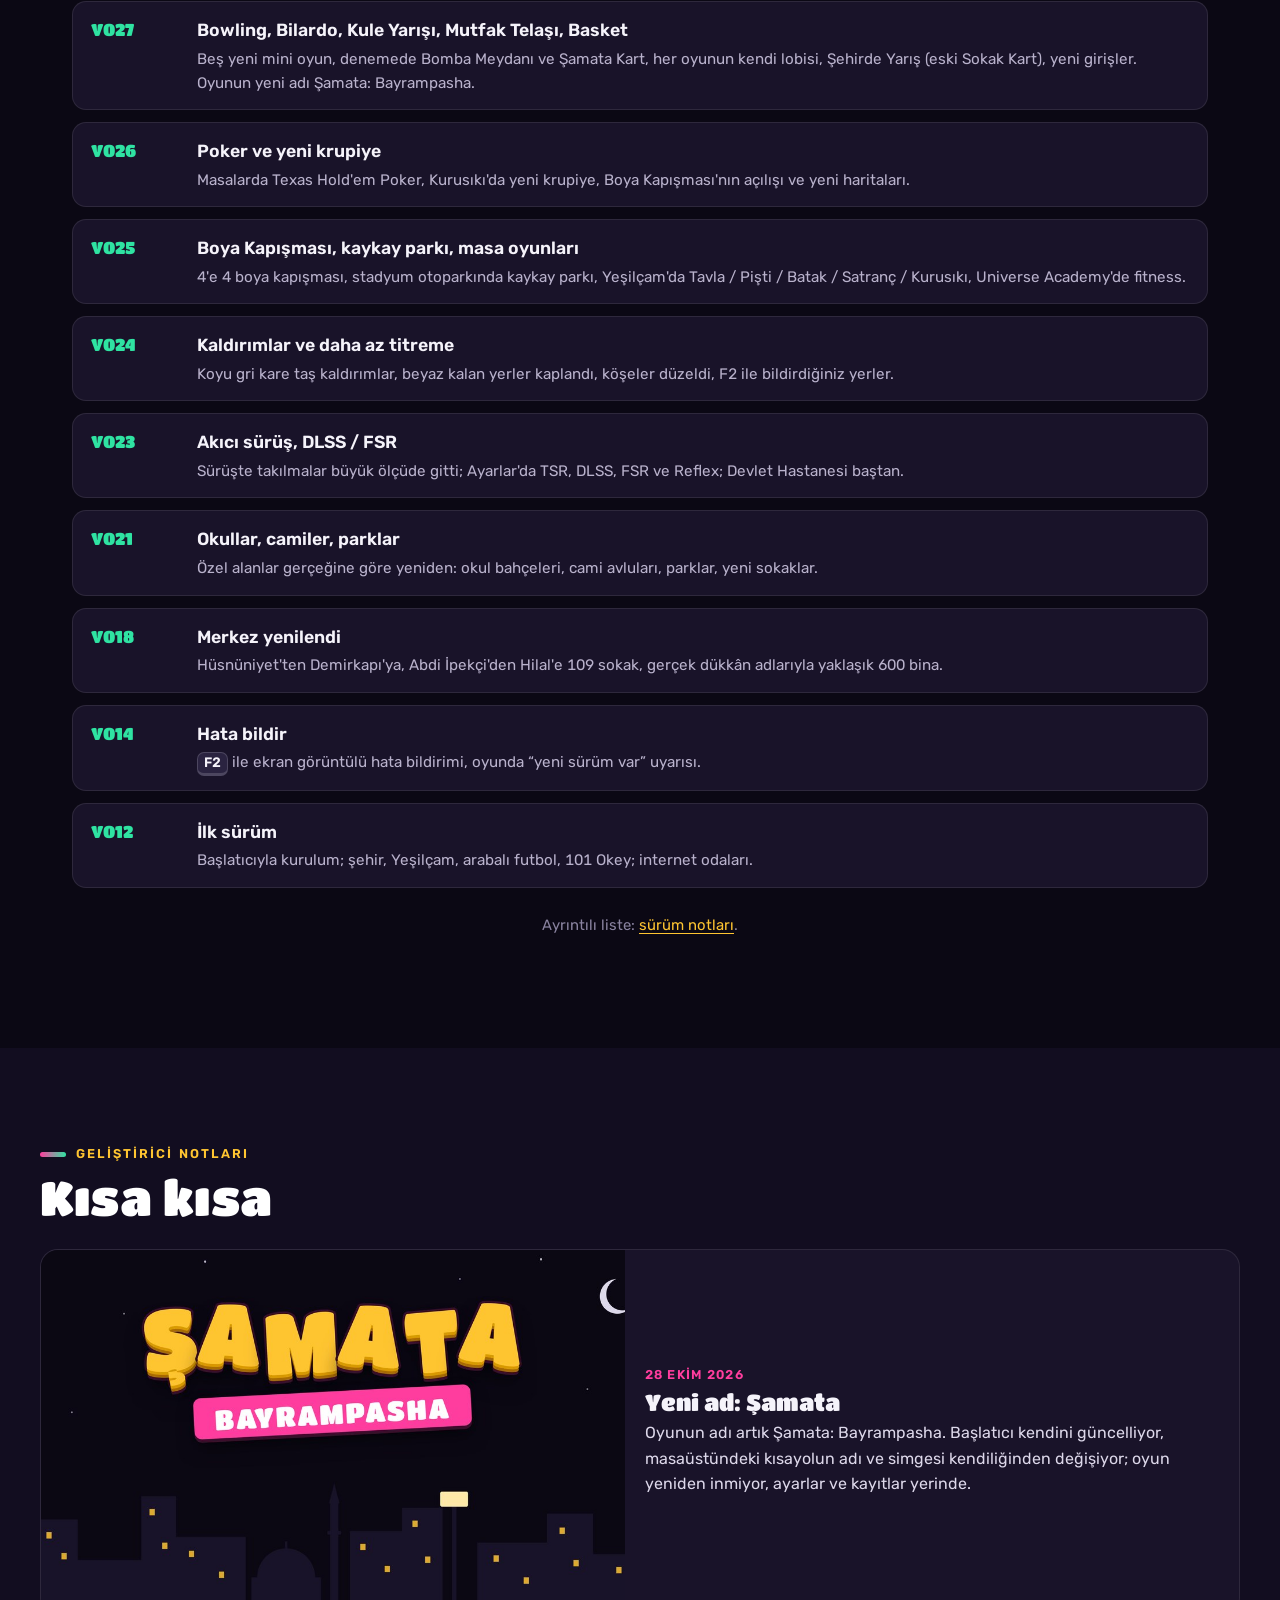
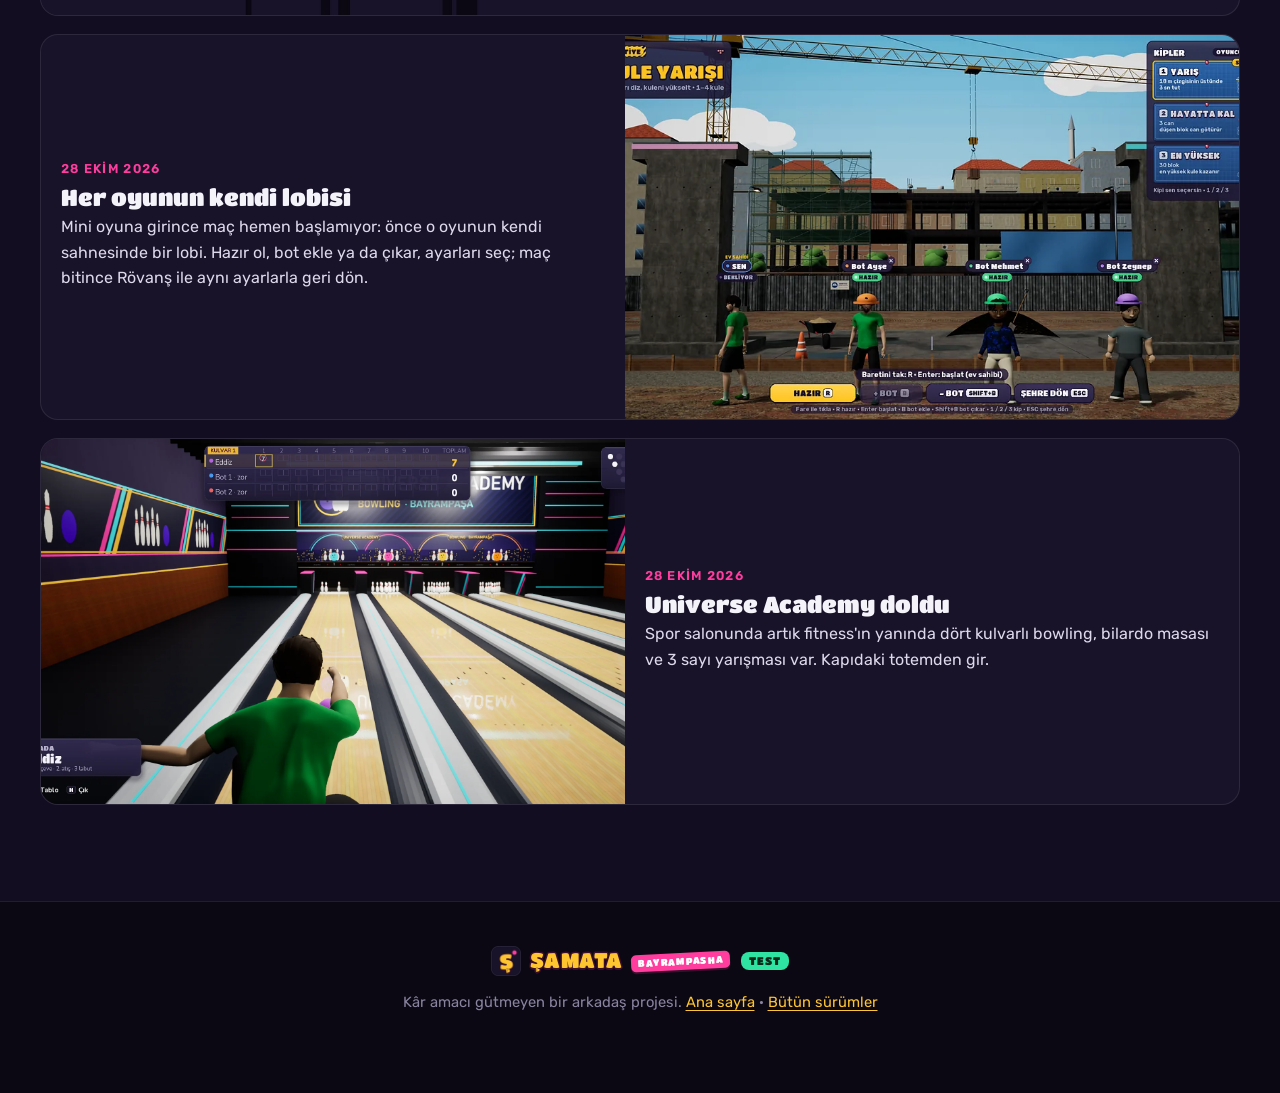
==== commit c5a937bf: "Site: 2026-10-29 17:48" ====
--- a/site/yol-haritasi.html
+++ b/site/yol-haritasi.html
@@ -42,9 +42,9 @@
     kule yarışı, mutfak telaşı, boya kapışması, kaykay parkı, yedi masa oyunu ve bir spor salonu var. Bu sayfa neyin geldiğini,
     şimdi neyle uğraştığımızı ve sırada ne olduğunu anlatıyor. Tarih vermiyoruz; sıra var.</p>
   <ul class="yh-ozet" aria-label="Kısa durum">
-    <li><span class="nokta tamam"></span>Son sürüm <b data-surum>OnlineV028</b></li>
+    <li><span class="nokta tamam"></span>Son sürüm <b data-surum>OnlineV028b</b></li>
     <li><span class="nokta tamam"></span><b>7</b> masa oyunu, bir sürü mini oyun</li>
-    <li><span class="nokta suruyor"></span>Sırada: <b>masa tenisi, boks, Türk daması</b></li>
+    <li><span class="nokta suruyor"></span>Sırada: <b>masa tenisi ve boks</b></li>
   </ul>
 </section>
 
@@ -58,7 +58,6 @@
       <ul>
         <li><b>Masa tenisi:</b> Universe Academy'de, raketi fareyle savurarak.</li>
         <li><b>Boks:</b> Universe Academy ringinde 1'e 1, bota karşı da.</li>
-        <li><b>Türk daması:</b> Yeşilçam masalarında.</li>
         <li><b>Bomba Meydanı:</b> yürüme ve BombSquad gibi elle tutup fırlatma; denemeden çıkış.</li>
         <li><b>Şamata Kart:</b> yeni drift (zıplama, kıvılcım, itiş) ve sürüş hissi.</li>
         <li><b>Mutfak Telaşı:</b> yeni mutfak modelleri.</li>
@@ -84,6 +83,8 @@
   <p class="ust-etiket">Neler geldi</p>
   <h2>Sürüm sürüm</h2>
   <ol class="zaman">
+    <li><span class="surum-etiket">V028b</span><div><h3>Türk daması</h3>
+      <p>Yeşilçam masalarında Dama: bota ya da arkadaşına karşı, alma zorunlu, karşıya varan taş dama olur. Lobilerde ESC / F2 sonrası takılma bitti.</p></div></li>
     <li><span class="surum-etiket">V028</span><div><h3>F2 ile yazdıklarınız</h3>
       <p>Boya Kapışması'nda takım değiştirme ve bot ekle / çıkar, yolcu koltuğunda FPS kamera, trafik yığılması bitti, vuruş artık vücuda göre ve adil, bilardoda vuruştan sonra bütün masa görünür, Kule ve Şehirde Yarış düzeltmeleri.</p></div></li>
     <li><span class="surum-etiket">V027</span><div><h3>Bowling, Bilardo, Kule Yarışı, Mutfak Telaşı, Basket</h3>
--- a/site/stil.css
+++ b/site/stil.css
@@ -34,7 +34,8 @@
 html { scroll-behavior: smooth; scroll-padding-top: 68px; -webkit-text-size-adjust: 100%; }
 body { margin: 0; background: var(--murekkep); color: var(--yazi); font: 400 16px/1.6 var(--metin); }
 img { max-width: 100%; height: auto; display: block; }
-html, body { overflow-x: hidden; }
+html { overflow-x: hidden; }
+body { overflow-x: clip; }   /* hidden değil: body kaydırma kabı olursa üst çubuk yapışmaz */
 main, section, figure { min-width: 0; }
 a { color: var(--altin); text-underline-offset: 3px; }
 b { font-weight: 600; }
@@ -201,11 +202,12 @@
   transform: rotate(-3deg); box-shadow: 0 4px 14px rgba(0, 0, 0, .35); }
 .isaret.yeni { background: var(--altin); color: var(--altin-yazi); }
 .isaret.deneme { background: var(--turuncu); color: #2a1200; }
+.isaret.yakinda { background: var(--nane); color: #04261a; }
 /* başlık rengi: oyunun kendi vurgusu ("Bu güncellemede" ile aynı) */
 .doseme.d-bowling .doseme-ad { color: var(--mavi); }
 .doseme.d-bilardo .doseme-ad, .doseme.d-tavla .doseme-ad, .doseme.d-okey .doseme-ad { color: var(--nane); }
 .doseme.d-kule .doseme-ad, .doseme.d-poker .doseme-ad, .doseme.d-fitness .doseme-ad { color: var(--altin); }
-.doseme.d-mutfak .doseme-ad, .doseme.d-kaykay .doseme-ad { color: var(--turuncu); }
+.doseme.d-mutfak .doseme-ad, .doseme.d-kaykay .doseme-ad, .doseme.d-dama .doseme-ad { color: var(--turuncu); }
 .doseme.d-basket .doseme-ad, .doseme.d-boya .doseme-ad, .doseme.d-pisti .doseme-ad { color: var(--pembe); }
 .doseme.d-bomba .doseme-ad, .doseme.d-kurusiki .doseme-ad { color: #ff6b5a; }
 .doseme.d-samata .doseme-ad { color: #b48cff; }
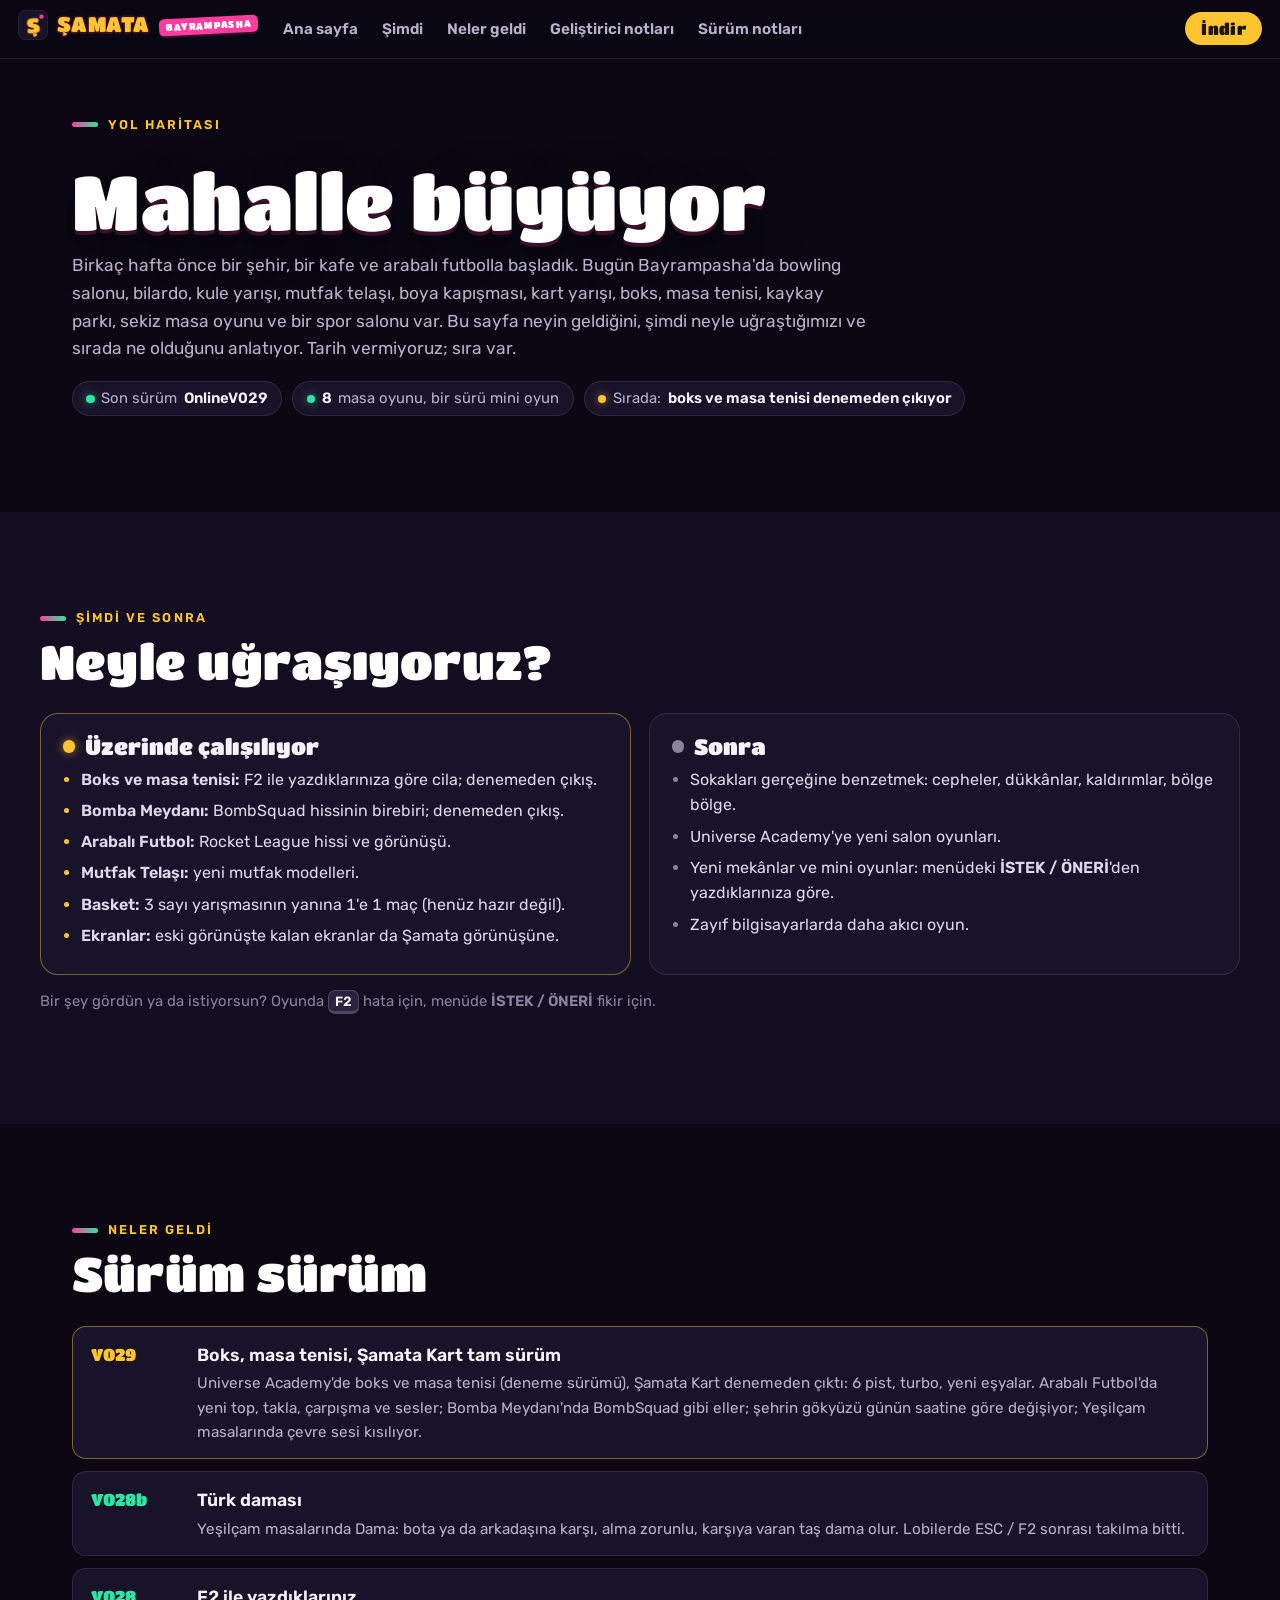
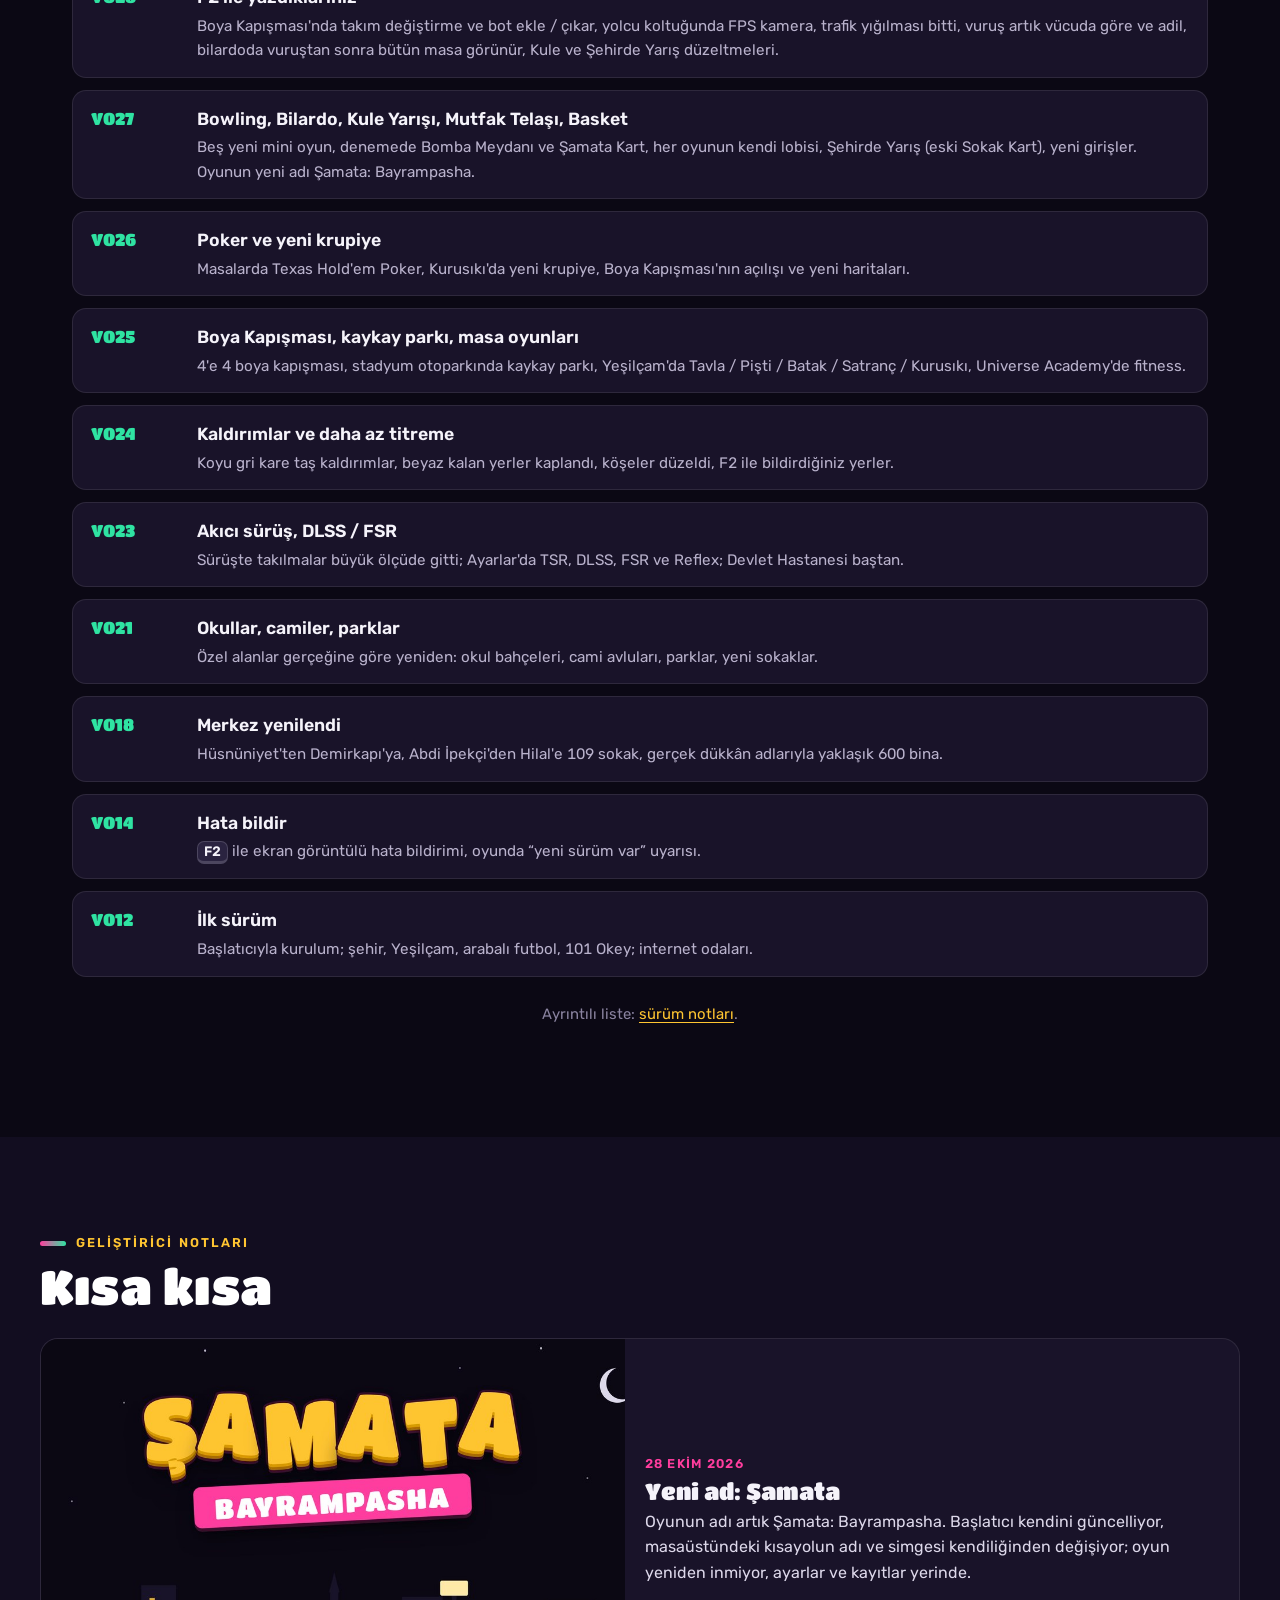
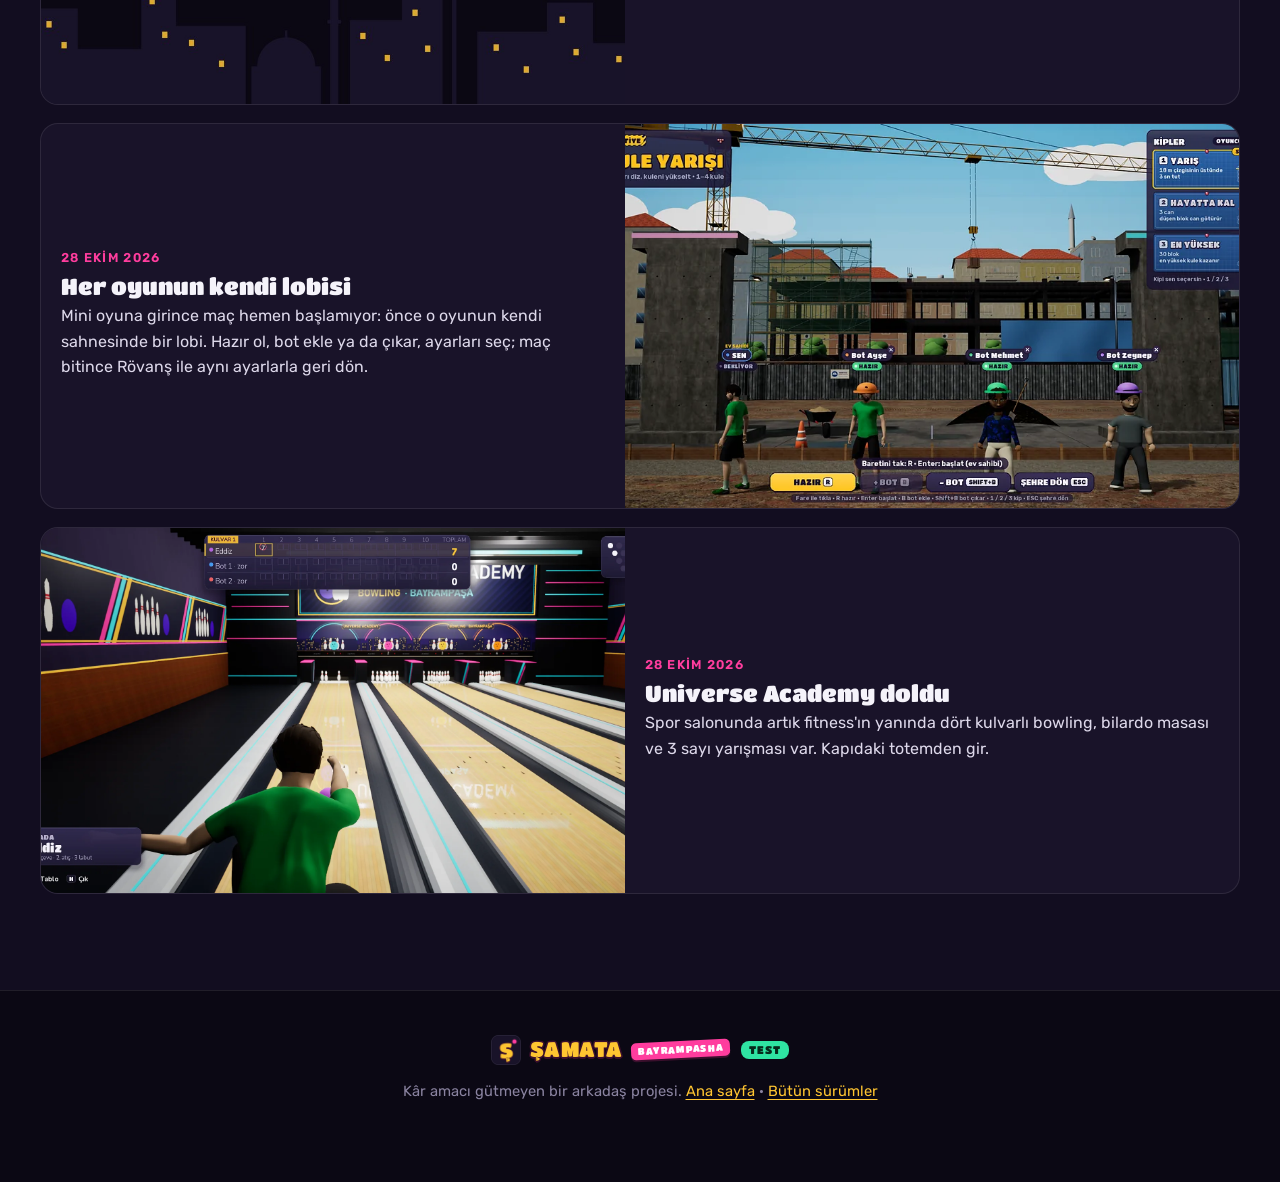
==== commit 71143544: "Site: 2026-10-31 19:55" ====
--- a/site/yol-haritasi.html
+++ b/site/yol-haritasi.html
@@ -39,12 +39,12 @@
   <p class="ust-etiket">Yol haritası</p>
   <h1 class="yh-baslik">Mahalle büyüyor</h1>
   <p class="giris">Birkaç hafta önce bir şehir, bir kafe ve arabalı futbolla başladık. Bugün Bayrampasha'da bowling salonu, bilardo,
-    kule yarışı, mutfak telaşı, boya kapışması, kaykay parkı, yedi masa oyunu ve bir spor salonu var. Bu sayfa neyin geldiğini,
+    kule yarışı, mutfak telaşı, boya kapışması, kart yarışı, boks, masa tenisi, kaykay parkı, sekiz masa oyunu ve bir spor salonu var. Bu sayfa neyin geldiğini,
     şimdi neyle uğraştığımızı ve sırada ne olduğunu anlatıyor. Tarih vermiyoruz; sıra var.</p>
   <ul class="yh-ozet" aria-label="Kısa durum">
-    <li><span class="nokta tamam"></span>Son sürüm <b data-surum>OnlineV028b</b></li>
-    <li><span class="nokta tamam"></span><b>7</b> masa oyunu, bir sürü mini oyun</li>
-    <li><span class="nokta suruyor"></span>Sırada: <b>masa tenisi ve boks</b></li>
+    <li><span class="nokta tamam"></span>Son sürüm <b data-surum>OnlineV029</b></li>
+    <li><span class="nokta tamam"></span><b>8</b> masa oyunu, bir sürü mini oyun</li>
+    <li><span class="nokta suruyor"></span>Sırada: <b>boks ve masa tenisi denemeden çıkıyor</b></li>
   </ul>
 </section>
 
@@ -56,12 +56,11 @@
     <article class="yh-kutu suruyor">
       <h3><span class="nokta suruyor"></span>Üzerinde çalışılıyor</h3>
       <ul>
-        <li><b>Masa tenisi:</b> Universe Academy'de, raketi fareyle savurarak.</li>
-        <li><b>Boks:</b> Universe Academy ringinde 1'e 1, bota karşı da.</li>
-        <li><b>Bomba Meydanı:</b> yürüme ve BombSquad gibi elle tutup fırlatma; denemeden çıkış.</li>
-        <li><b>Şamata Kart:</b> yeni drift (zıplama, kıvılcım, itiş) ve sürüş hissi.</li>
+        <li><b>Boks ve masa tenisi:</b> F2 ile yazdıklarınıza göre cila; denemeden çıkış.</li>
+        <li><b>Bomba Meydanı:</b> BombSquad hissinin birebiri; denemeden çıkış.</li>
+        <li><b>Arabalı Futbol:</b> Rocket League hissi ve görünüşü.</li>
         <li><b>Mutfak Telaşı:</b> yeni mutfak modelleri.</li>
-        <li><b>Basket:</b> 3 sayı yarışmasının yanına 1'e 1 maç.</li>
+        <li><b>Basket:</b> 3 sayı yarışmasının yanına 1'e 1 maç (henüz hazır değil).</li>
         <li><b>Ekranlar:</b> eski görünüşte kalan ekranlar da Şamata görünüşüne.</li>
       </ul>
     </article>
@@ -83,6 +82,8 @@
   <p class="ust-etiket">Neler geldi</p>
   <h2>Sürüm sürüm</h2>
   <ol class="zaman">
+    <li><span class="surum-etiket">V029</span><div><h3>Boks, masa tenisi, Şamata Kart tam sürüm</h3>
+      <p>Universe Academy'de boks ve masa tenisi (deneme sürümü), Şamata Kart denemeden çıktı: 6 pist, turbo, yeni eşyalar. Arabalı Futbol'da yeni top, takla, çarpışma ve sesler; Bomba Meydanı'nda BombSquad gibi eller; şehrin gökyüzü günün saatine göre değişiyor; Yeşilçam masalarında çevre sesi kısılıyor.</p></div></li>
     <li><span class="surum-etiket">V028b</span><div><h3>Türk daması</h3>
       <p>Yeşilçam masalarında Dama: bota ya da arkadaşına karşı, alma zorunlu, karşıya varan taş dama olur. Lobilerde ESC / F2 sonrası takılma bitti.</p></div></li>
     <li><span class="surum-etiket">V028</span><div><h3>F2 ile yazdıklarınız</h3>
--- a/site/stil.css
+++ b/site/stil.css
@@ -175,7 +175,7 @@
 
 /* Bütün oyunlar (#oyunlar): hero'nun hemen altında, ilk ekranda başlığı ve ilk sırası görünür. Her oyun aynı boy döşeme (16:9 kare + ad +
    tek satır + kişi / giriş). Döşeme bağlantı: yenilerde "Bu güncellemede"ki kartına kayar, öbürlerinde karesi büyür (#buyut).
-   Masaüstünde mini oyunlar 5'li; altta masa (4'lü, 2 sıra) + şehir (1'li, 2 sıra) aynı ızgaraya oturur: boş hücre yok. */
+   Masaüstünde mini oyunlar 4'lü (12 oyun, 3 sıra); altta masa (4'lü, 2 sıra) + şehir (1'li, 2 sıra) 5'li ızgaraya oturur: boş hücre yok. */
 .bolum.oyunlar { padding-top: 36px; }
 .oyunlar-bas { display: flex; flex-wrap: wrap; align-items: flex-end; justify-content: space-between; gap: 4px 24px; margin-bottom: 18px; }
 .oyunlar-bas h2 { margin: 0; }
@@ -204,12 +204,12 @@
 .isaret.deneme { background: var(--turuncu); color: #2a1200; }
 .isaret.yakinda { background: var(--nane); color: #04261a; }
 /* başlık rengi: oyunun kendi vurgusu ("Bu güncellemede" ile aynı) */
-.doseme.d-bowling .doseme-ad { color: var(--mavi); }
+.doseme.d-bowling .doseme-ad, .doseme.d-tenis .doseme-ad { color: var(--mavi); }
 .doseme.d-bilardo .doseme-ad, .doseme.d-tavla .doseme-ad, .doseme.d-okey .doseme-ad { color: var(--nane); }
 .doseme.d-kule .doseme-ad, .doseme.d-poker .doseme-ad, .doseme.d-fitness .doseme-ad { color: var(--altin); }
 .doseme.d-mutfak .doseme-ad, .doseme.d-kaykay .doseme-ad, .doseme.d-dama .doseme-ad { color: var(--turuncu); }
 .doseme.d-basket .doseme-ad, .doseme.d-boya .doseme-ad, .doseme.d-pisti .doseme-ad { color: var(--pembe); }
-.doseme.d-bomba .doseme-ad, .doseme.d-kurusiki .doseme-ad { color: #ff6b5a; }
+.doseme.d-bomba .doseme-ad, .doseme.d-kurusiki .doseme-ad, .doseme.d-boks .doseme-ad { color: #ff6b5a; }
 .doseme.d-samata .doseme-ad { color: #b48cff; }
 .doseme.d-futbol .doseme-ad, .doseme.d-yaris .doseme-ad, .doseme.d-batak .doseme-ad, .doseme.d-satranc .doseme-ad { color: #7fb2ff; }
 @media (hover: hover) and (pointer: fine) {
@@ -226,14 +226,15 @@
   .dosemeler-masa { grid-template-columns: repeat(4, minmax(0, 1fr)); }
 }
 @media (min-width: 1040px) {
-  .bolum.oyunlar { padding-top: 40px; }
-  .dosemeler-mini { grid-template-columns: repeat(5, minmax(0, 1fr)); }
+  .bolum.oyunlar { padding-top: 14px; }   /* V029: 4'lü döşemeler daha uzun; 1920×1080'de ilk sıranın tanıtımı ilk ekranda kalsın */
+  .oyunlar-bas { margin-bottom: 12px; }
+  .dosemeler-mini { grid-template-columns: repeat(4, minmax(0, 1fr)); }
   .oyunlar-alt { grid-template-columns: repeat(5, minmax(0, 1fr)); }
   .grup-masa { grid-column: span 4; }
   .dosemeler-sehir { grid-template-columns: minmax(0, 1fr); }
 }
 
-/* Bu güncellemede (V027): oyun kartları (ilki geniş), denemedekiler rozetli, öne çıkan Şehirde Yarış, lobi şeridi, ufak yenilikler.
+/* Bu güncellemede (V029): oyun kartları (ilki geniş), Şamata Kart'ın pist şeridi, denemedekiler rozetli (3'lü), öne çıkan gökyüzü, ufak yenilikler.
    Kartlar tıklanmaz: üstüne gelince büyüme yok (yalnız galeri büyür). Her oyunun başlık rengi kendi lobisinin vurgusu. */
 .one-cikan { display: grid; gap: 20px; align-items: center; margin: 0 0 56px; }
 .one-cikan:last-child { margin-bottom: 0; }
@@ -261,7 +262,9 @@
 .kule h3 { color: var(--altin); }
 .mutfak h3 { color: var(--turuncu); }
 .basket h3 { color: var(--pembe); }
-.bomba h3 { color: #ff6b5a; }
+.bomba h3, .boks h3 { color: #ff6b5a; }
+.tenis h3 { color: var(--mavi); }
+.futbol h3 { color: #7fb2ff; }
 .samata h3 { color: #b48cff; }
 .rozet-deneme {
   position: absolute; top: 12px; left: 12px; font: .8rem/1 var(--baslik); letter-spacing: .1em; color: #2a1200;
@@ -271,7 +274,10 @@
 .deneme-bas { margin: 46px 0 16px; display: flex; flex-wrap: wrap; align-items: baseline; gap: 4px 14px; }
 .deneme-bas h3 { font: 1.7rem/1.1 var(--baslik); margin: 0; color: var(--turuncu); }
 .deneme-bas p { margin: 0; }
-.yaris { margin-top: 56px; }
+.yaris, .gok { margin-top: 56px; }
+.gok .one-yazi h3 { color: var(--altin); }
+.gok .one-gorsel { box-shadow: 0 18px 60px rgba(255, 138, 61, .22), var(--golge); }
+.oyun-yazi .ust-not { margin-bottom: .35em !important; }
 
 .lobiler { margin: 56px 0 0; }
 .lobi-yazi h3 { font: clamp(1.5rem, 4.4vw, 2rem)/1.1 var(--baslik); margin: 0 0 .35em; color: #fff; }
@@ -307,9 +313,16 @@
   .ufak-yenilikler h3 { margin-top: 14px; }
   .ufak-yenilikler p { margin-bottom: 16px; }
 }
+/* V029: #yeni'de iki kart. 720–1039'da ikincisi de ilki gibi geniş satır (yarım satır boş kalmasın) */
+@media (min-width: 720px) and (max-width: 1039px) {
+  .yeni-oyunlar .oyun-kart:nth-child(2):last-child { grid-column: 1 / -1; display: grid; grid-template-columns: minmax(0, 1.5fr) minmax(0, 1fr); align-items: center; }
+  .yeni-oyunlar .oyun-kart:nth-child(2):last-child .oyun-gorsel, .yeni-oyunlar .oyun-kart:nth-child(2):last-child .oyun-gorsel img { height: 100%; }
+  .yeni-oyunlar .oyun-kart:nth-child(2):last-child .oyun-yazi { padding: 22px 26px; }
+}
 @media (min-width: 1040px) {
   .yeni-oyunlar { grid-template-columns: repeat(3, minmax(0, 1fr)); }
   .yeni-oyunlar .oyun-kart:first-child { grid-column: span 2; }
+  .deneme-oyunlar { grid-template-columns: repeat(3, minmax(0, 1fr)); }
 }
 
 /* özellik kartları */
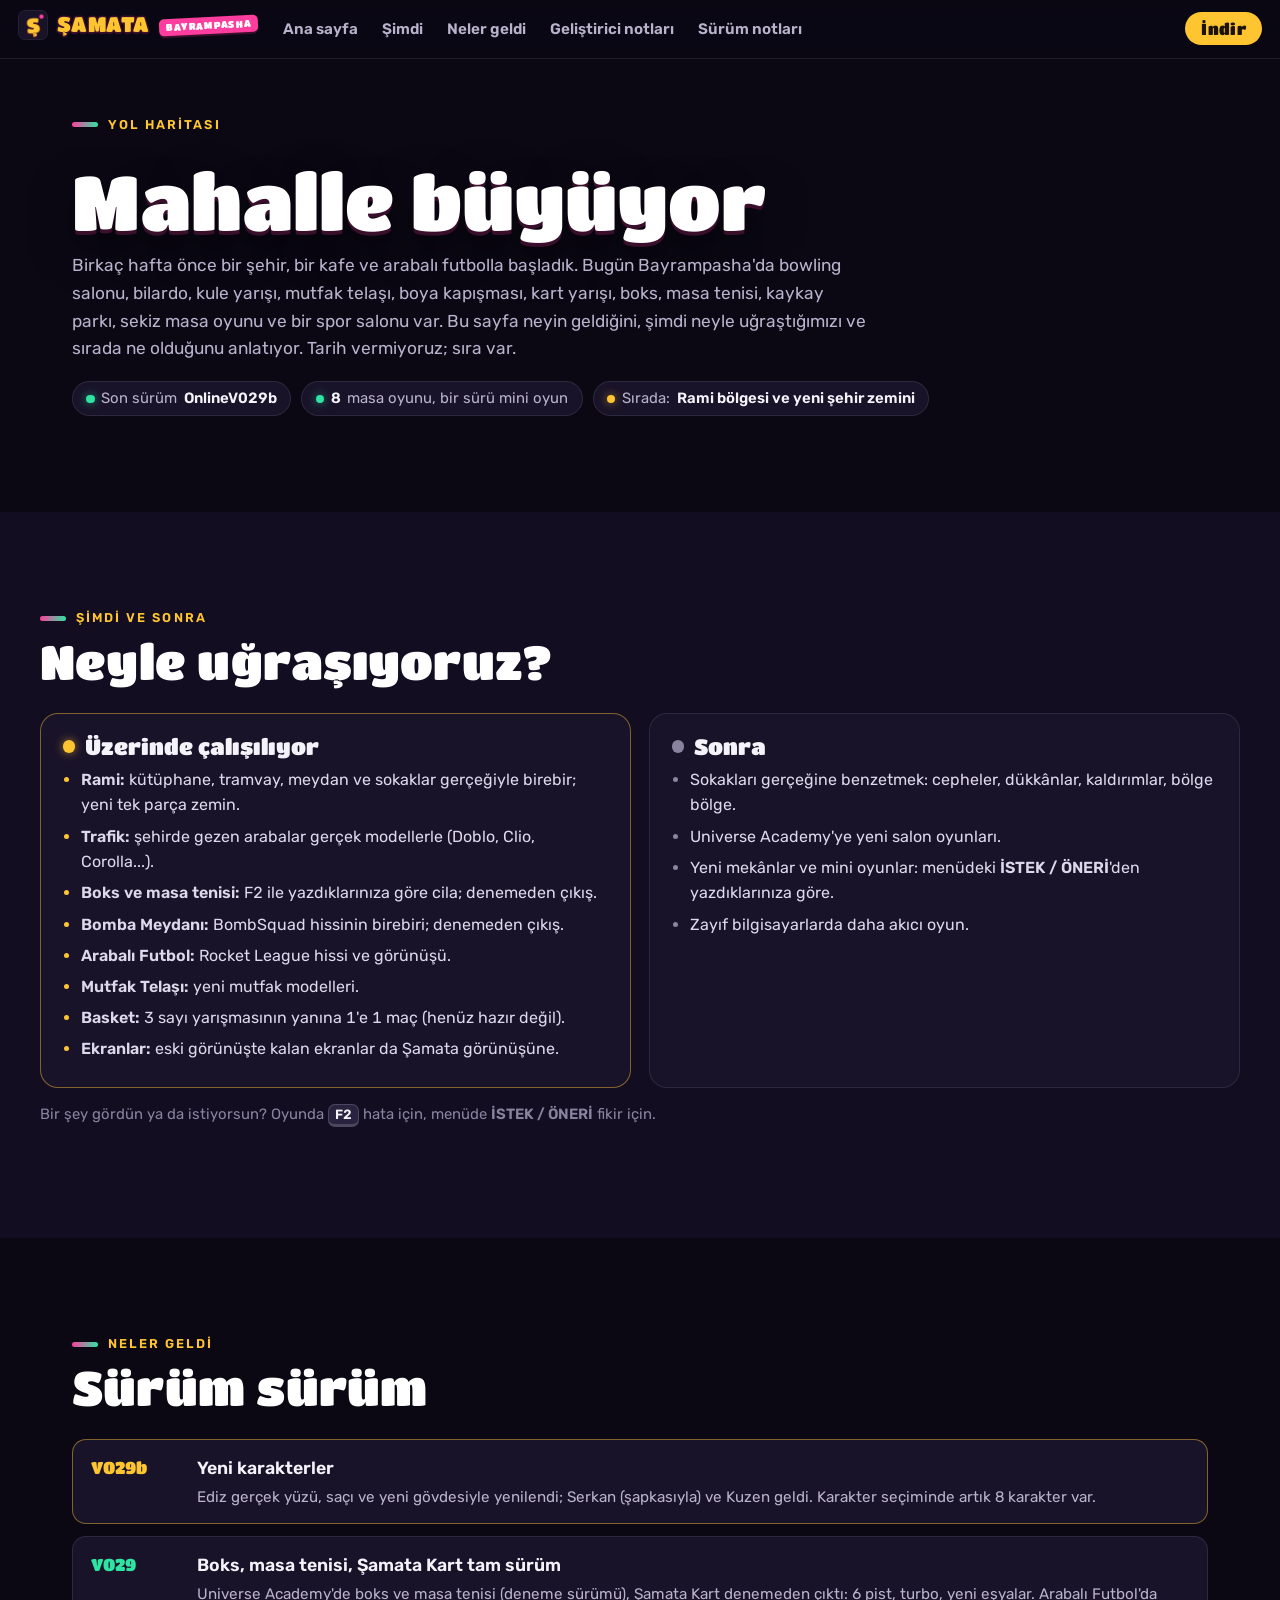
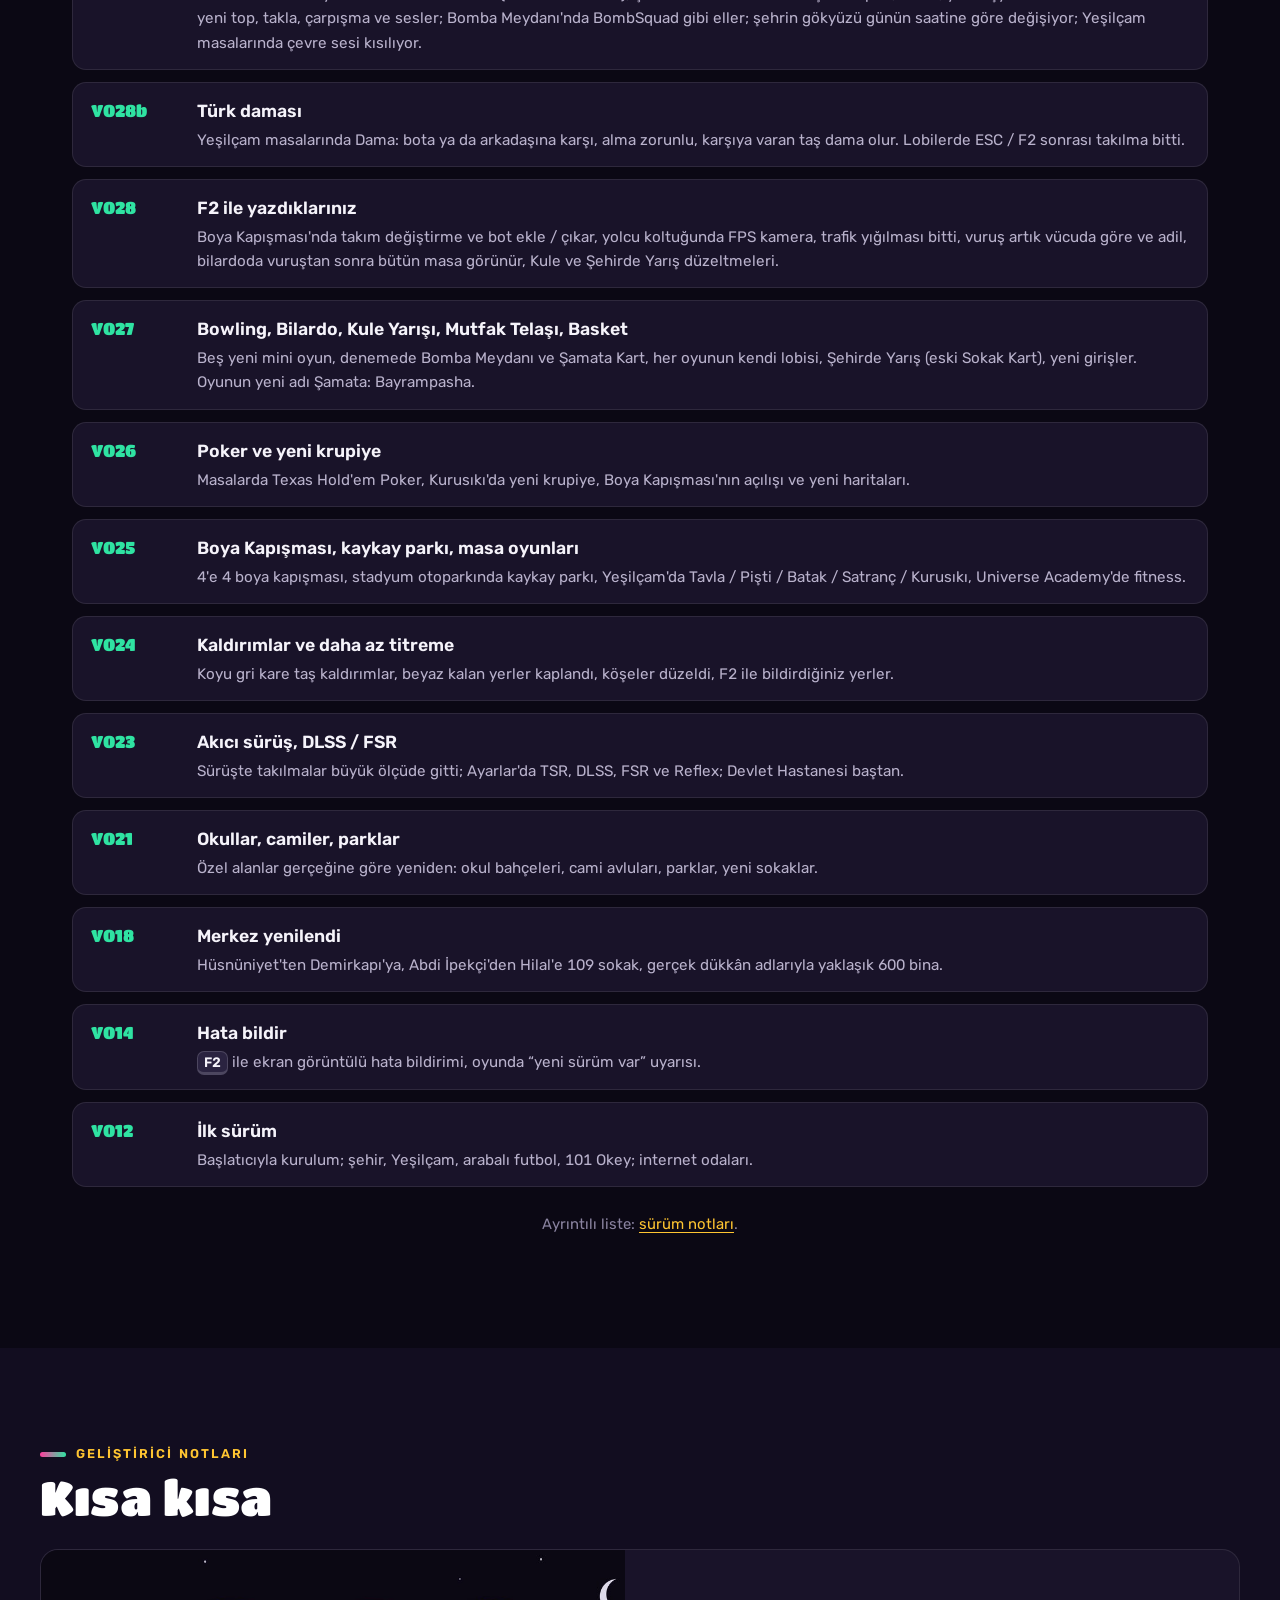
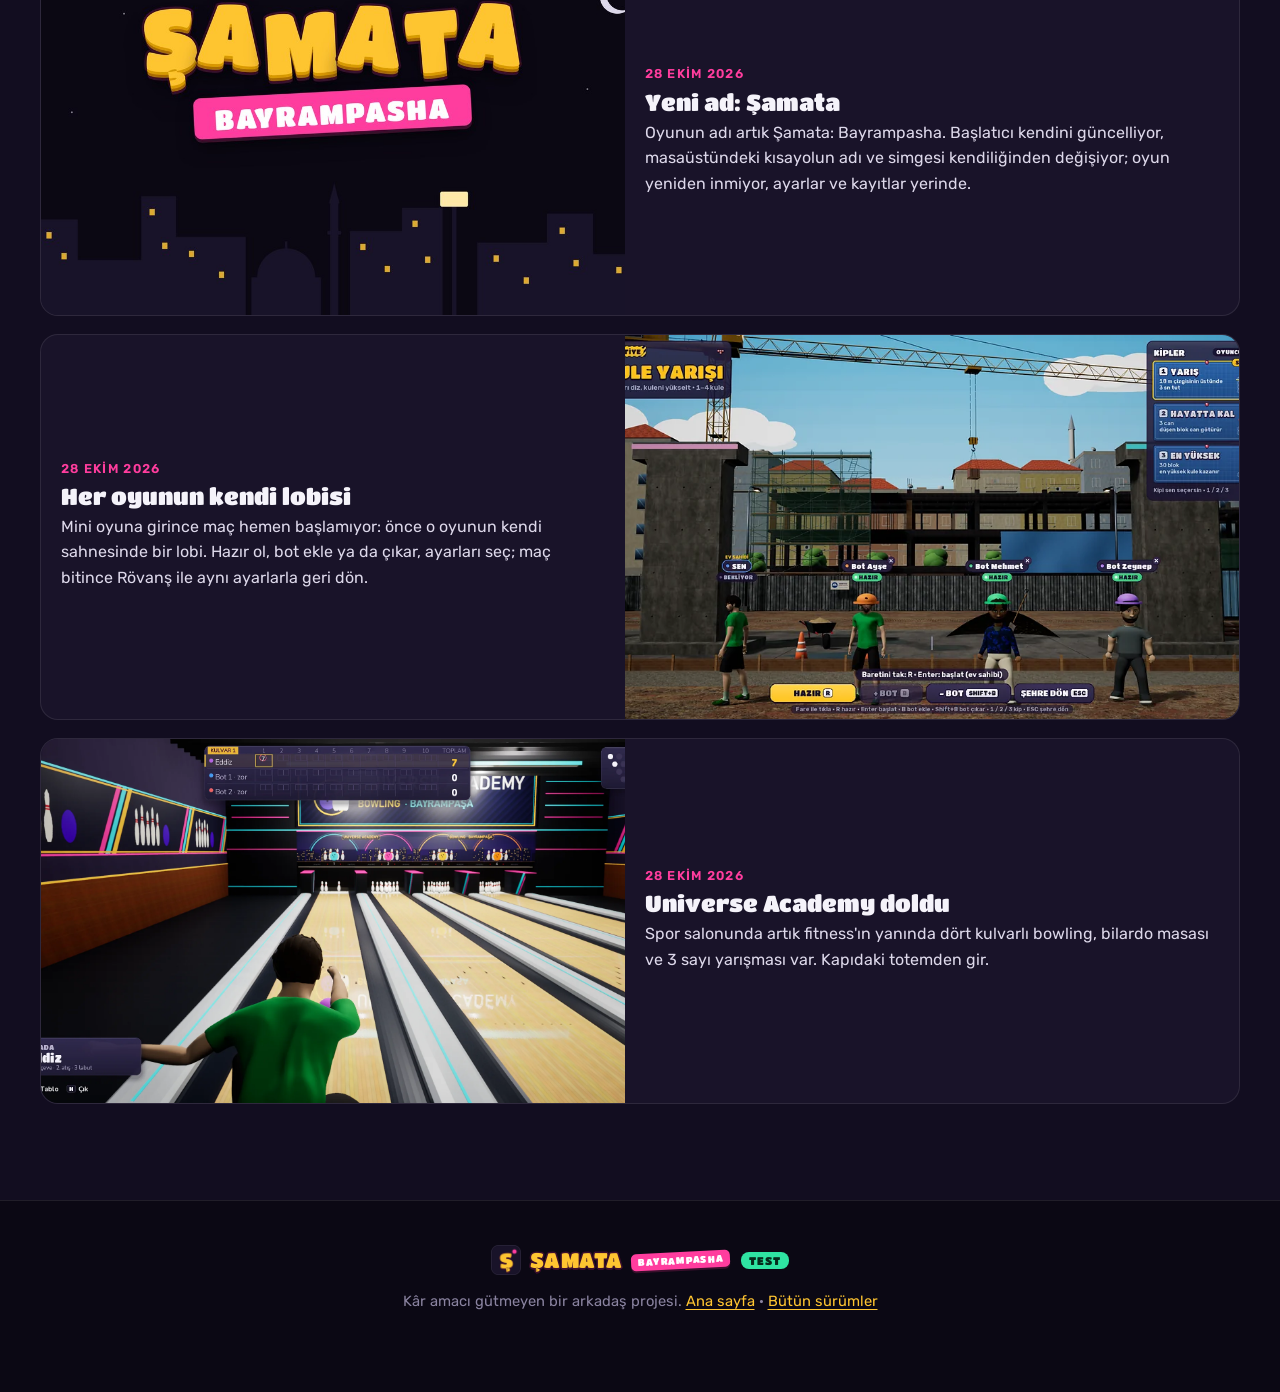
==== commit 0de54b3b: "Site: 2026-11-21 06:02" ====
--- a/site/yol-haritasi.html
+++ b/site/yol-haritasi.html
@@ -42,9 +42,9 @@
     kule yarışı, mutfak telaşı, boya kapışması, kart yarışı, boks, masa tenisi, kaykay parkı, sekiz masa oyunu ve bir spor salonu var. Bu sayfa neyin geldiğini,
     şimdi neyle uğraştığımızı ve sırada ne olduğunu anlatıyor. Tarih vermiyoruz; sıra var.</p>
   <ul class="yh-ozet" aria-label="Kısa durum">
-    <li><span class="nokta tamam"></span>Son sürüm <b data-surum>OnlineV029</b></li>
+    <li><span class="nokta tamam"></span>Son sürüm <b data-surum>OnlineV029b</b></li>
     <li><span class="nokta tamam"></span><b>8</b> masa oyunu, bir sürü mini oyun</li>
-    <li><span class="nokta suruyor"></span>Sırada: <b>boks ve masa tenisi denemeden çıkıyor</b></li>
+    <li><span class="nokta suruyor"></span>Sırada: <b>Rami bölgesi ve yeni şehir zemini</b></li>
   </ul>
 </section>
 
@@ -56,6 +56,8 @@
     <article class="yh-kutu suruyor">
       <h3><span class="nokta suruyor"></span>Üzerinde çalışılıyor</h3>
       <ul>
+        <li><b>Rami:</b> kütüphane, tramvay, meydan ve sokaklar gerçeğiyle birebir; yeni tek parça zemin.</li>
+        <li><b>Trafik:</b> şehirde gezen arabalar gerçek modellerle (Doblo, Clio, Corolla...).</li>
         <li><b>Boks ve masa tenisi:</b> F2 ile yazdıklarınıza göre cila; denemeden çıkış.</li>
         <li><b>Bomba Meydanı:</b> BombSquad hissinin birebiri; denemeden çıkış.</li>
         <li><b>Arabalı Futbol:</b> Rocket League hissi ve görünüşü.</li>
@@ -82,6 +84,8 @@
   <p class="ust-etiket">Neler geldi</p>
   <h2>Sürüm sürüm</h2>
   <ol class="zaman">
+    <li><span class="surum-etiket">V029b</span><div><h3>Yeni karakterler</h3>
+      <p>Ediz gerçek yüzü, saçı ve yeni gövdesiyle yenilendi; Serkan (şapkasıyla) ve Kuzen geldi. Karakter seçiminde artık 8 karakter var.</p></div></li>
     <li><span class="surum-etiket">V029</span><div><h3>Boks, masa tenisi, Şamata Kart tam sürüm</h3>
       <p>Universe Academy'de boks ve masa tenisi (deneme sürümü), Şamata Kart denemeden çıktı: 6 pist, turbo, yeni eşyalar. Arabalı Futbol'da yeni top, takla, çarpışma ve sesler; Bomba Meydanı'nda BombSquad gibi eller; şehrin gökyüzü günün saatine göre değişiyor; Yeşilçam masalarında çevre sesi kısılıyor.</p></div></li>
     <li><span class="surum-etiket">V028b</span><div><h3>Türk daması</h3>
